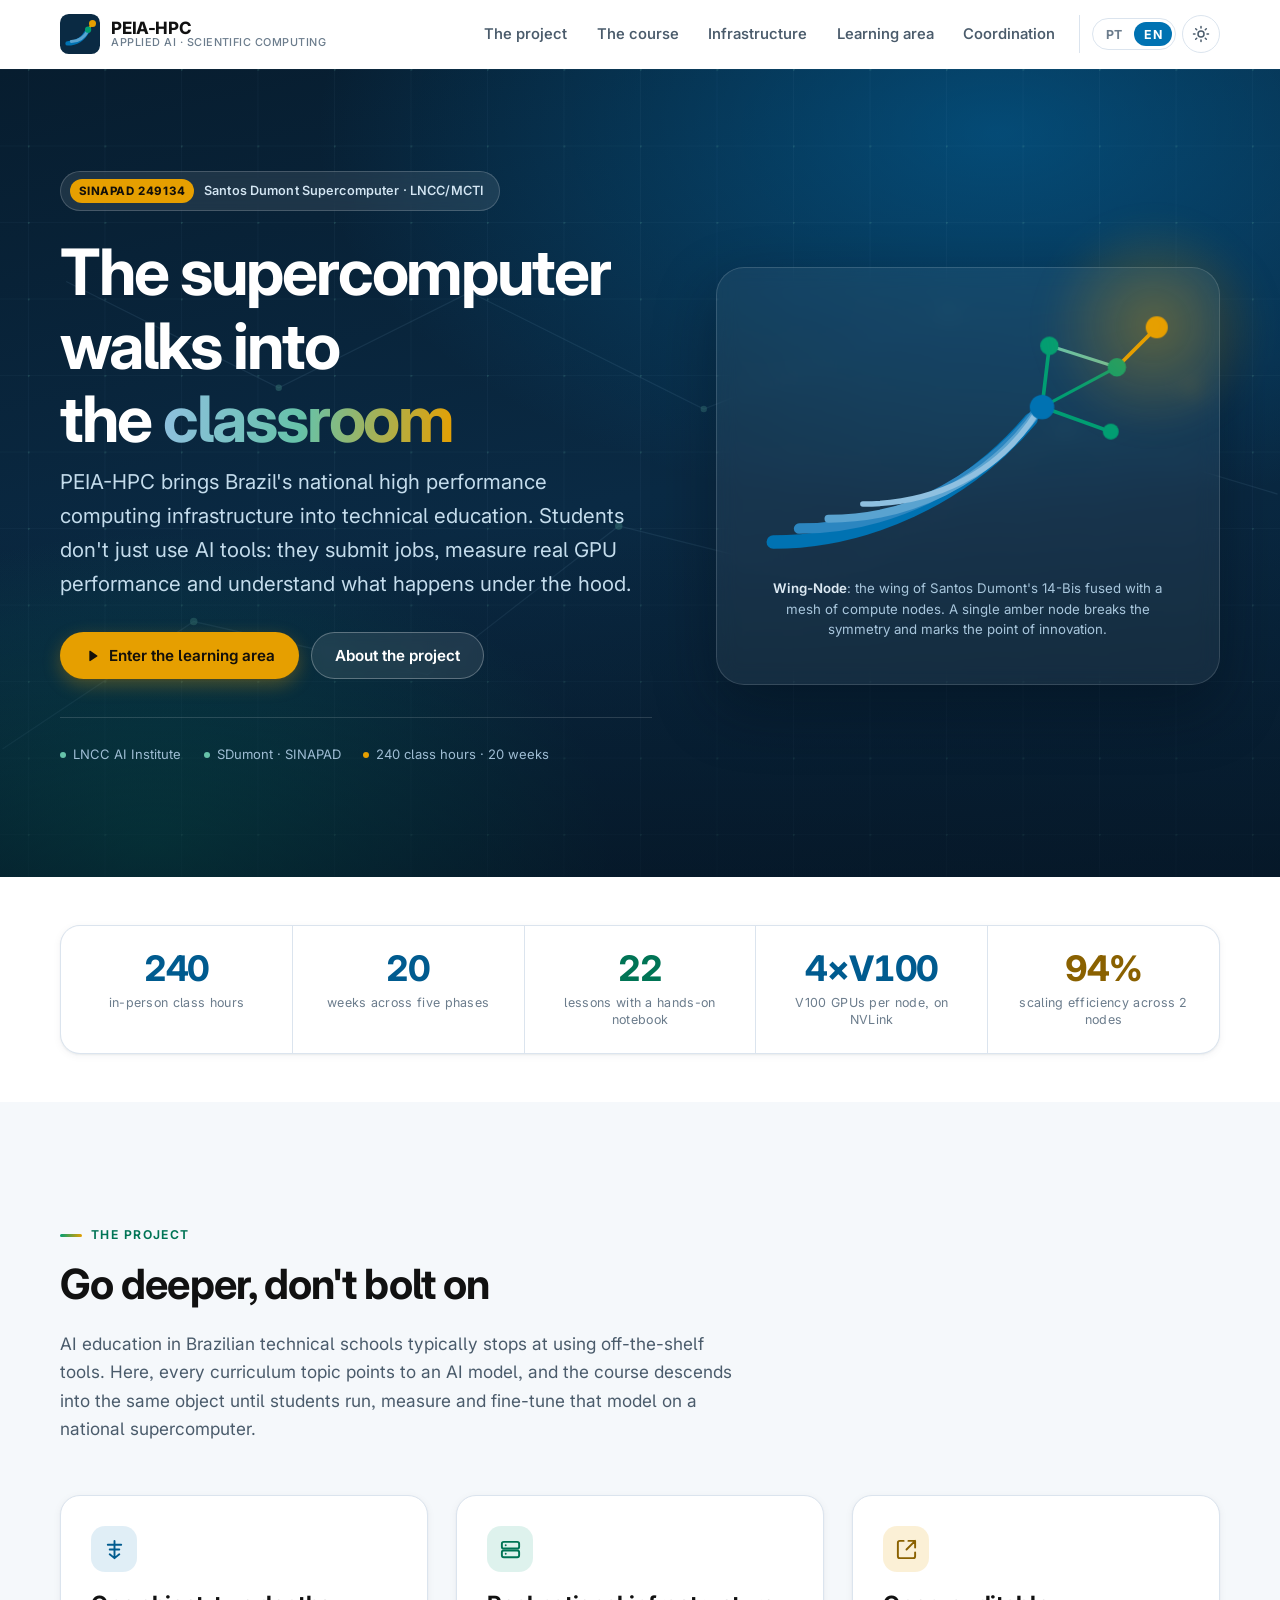
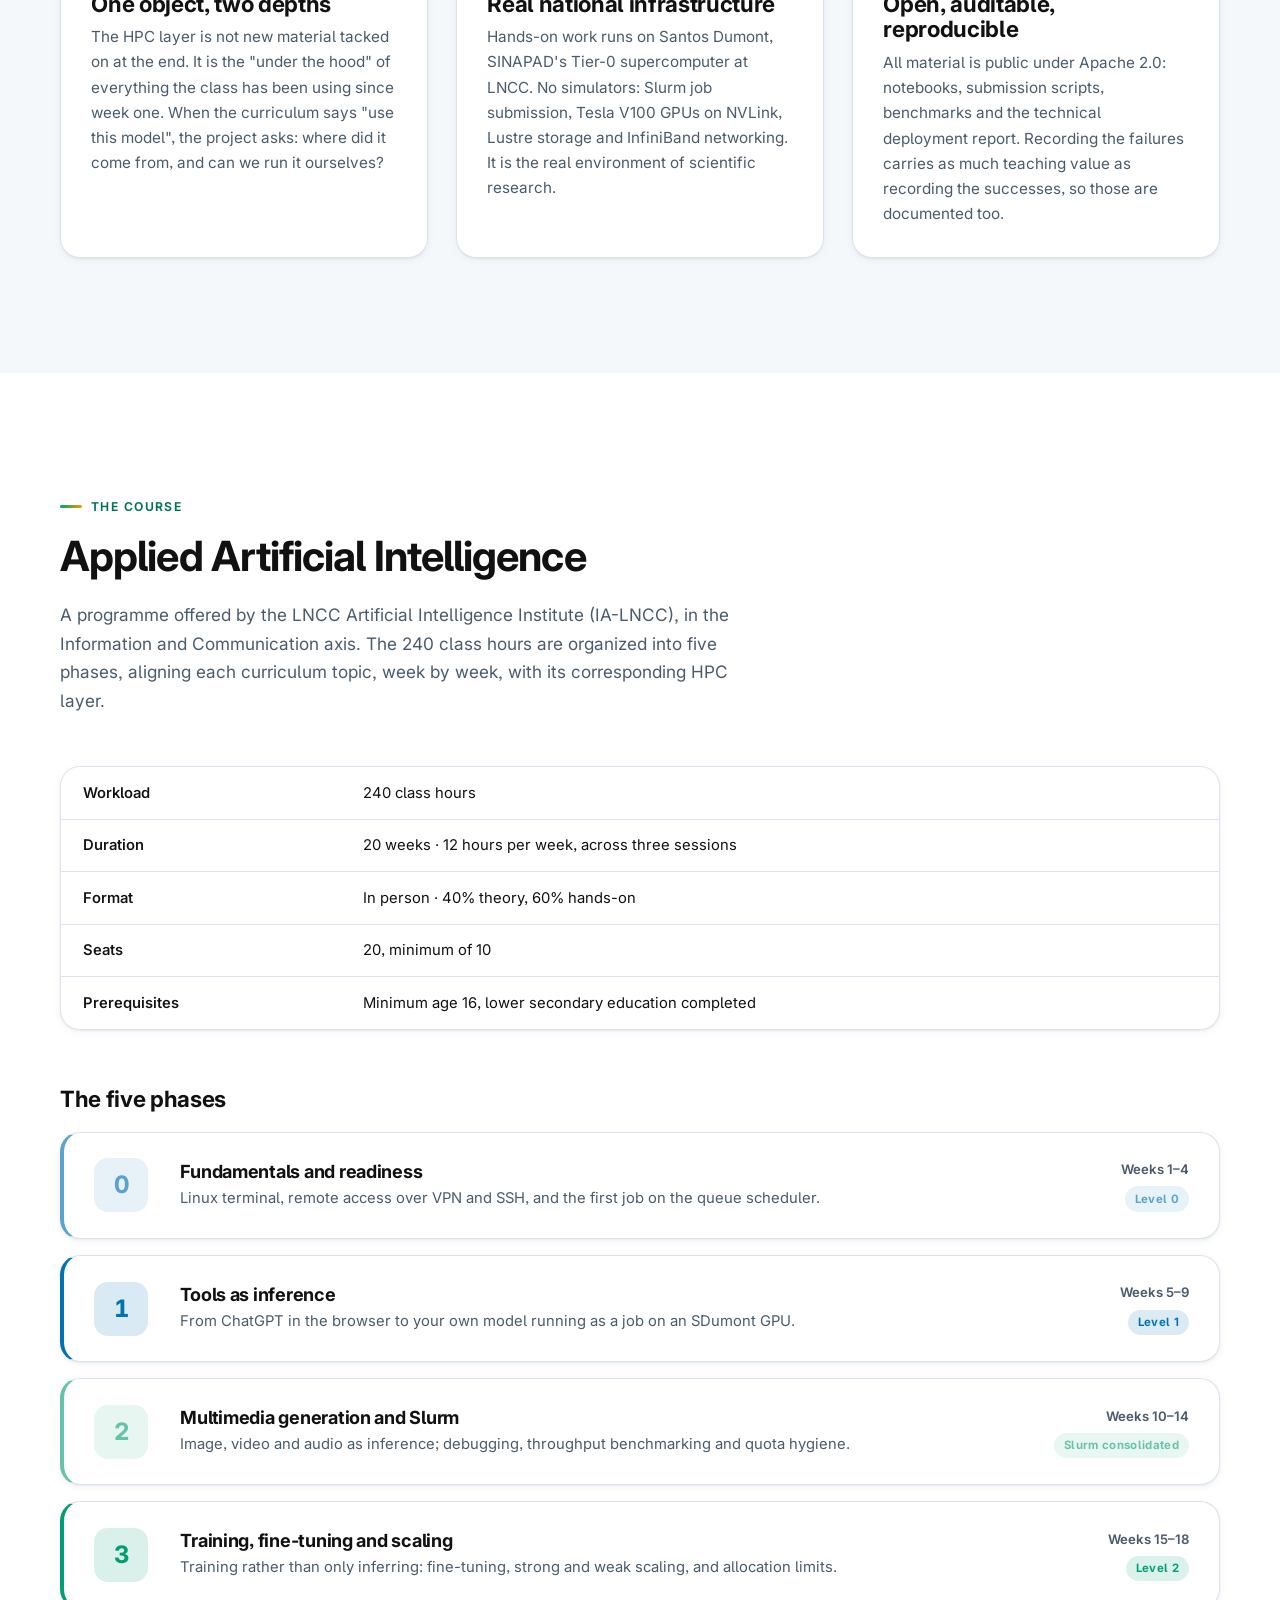
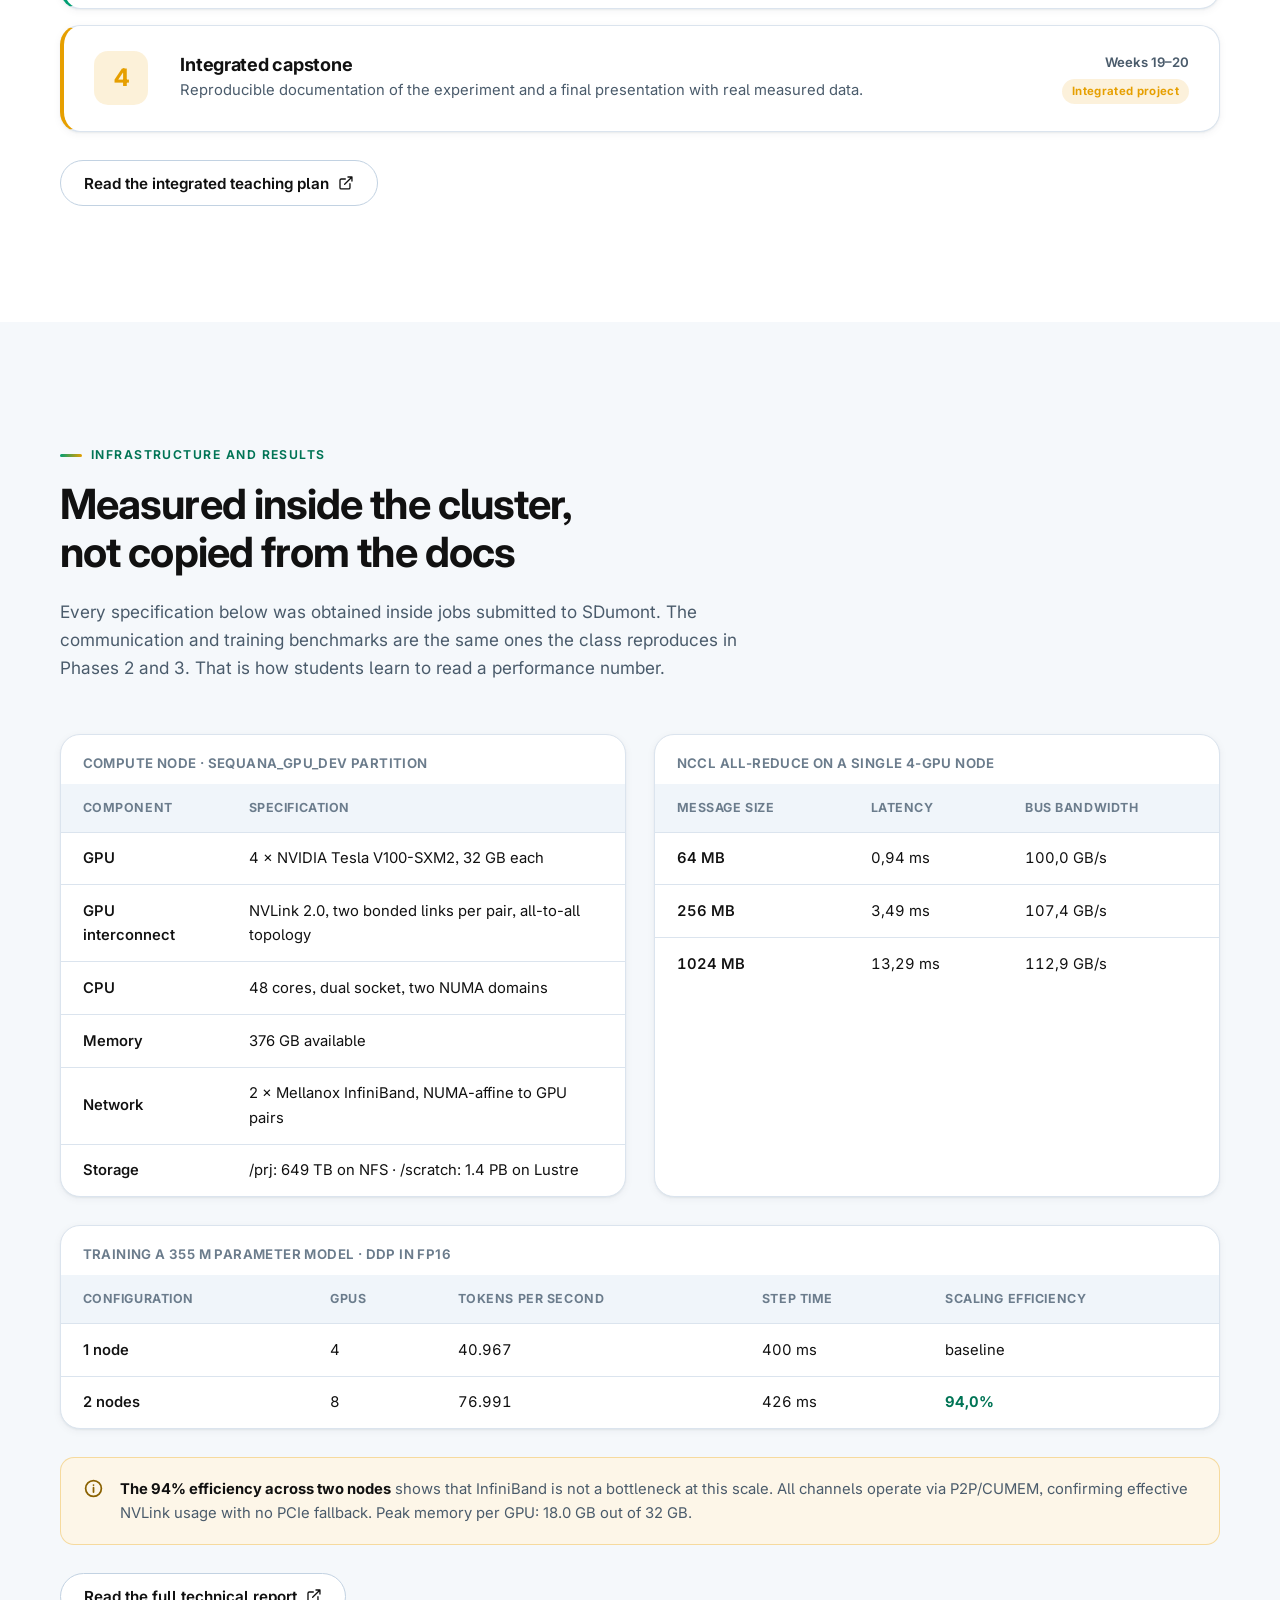
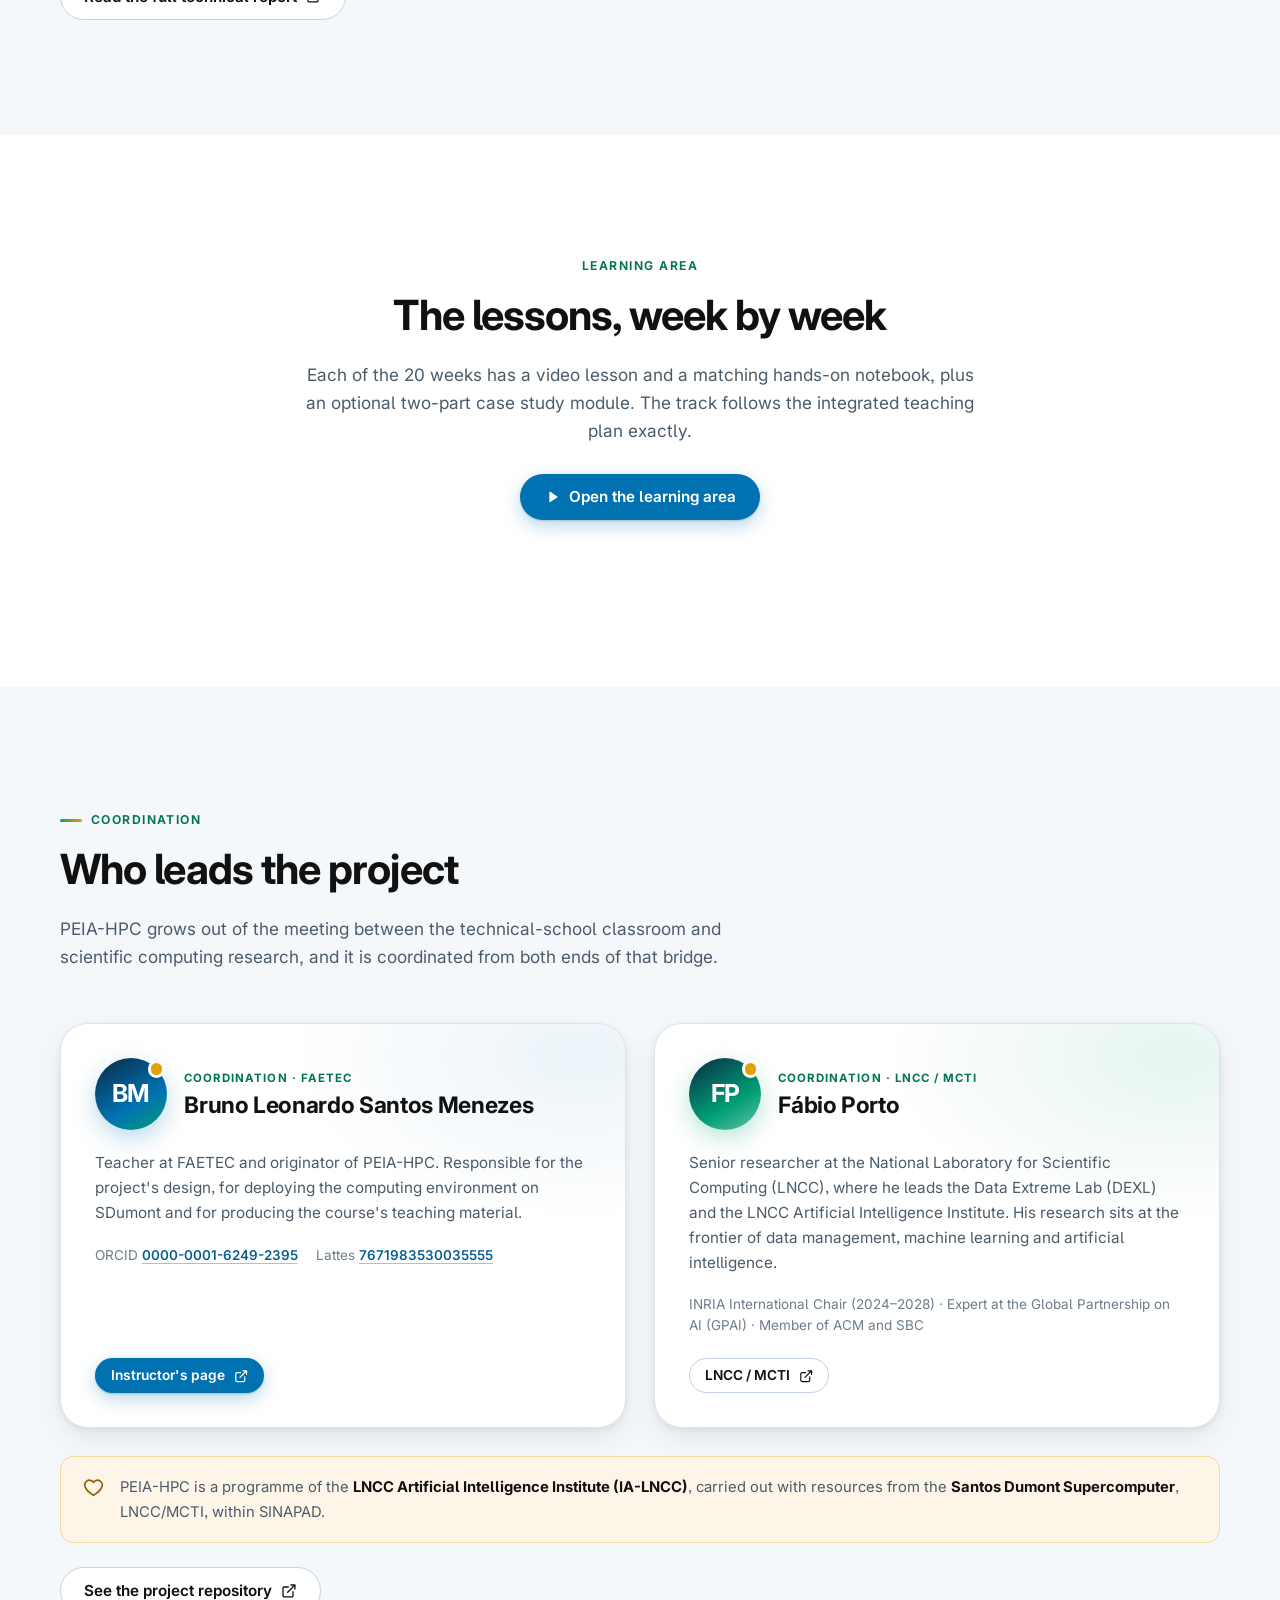
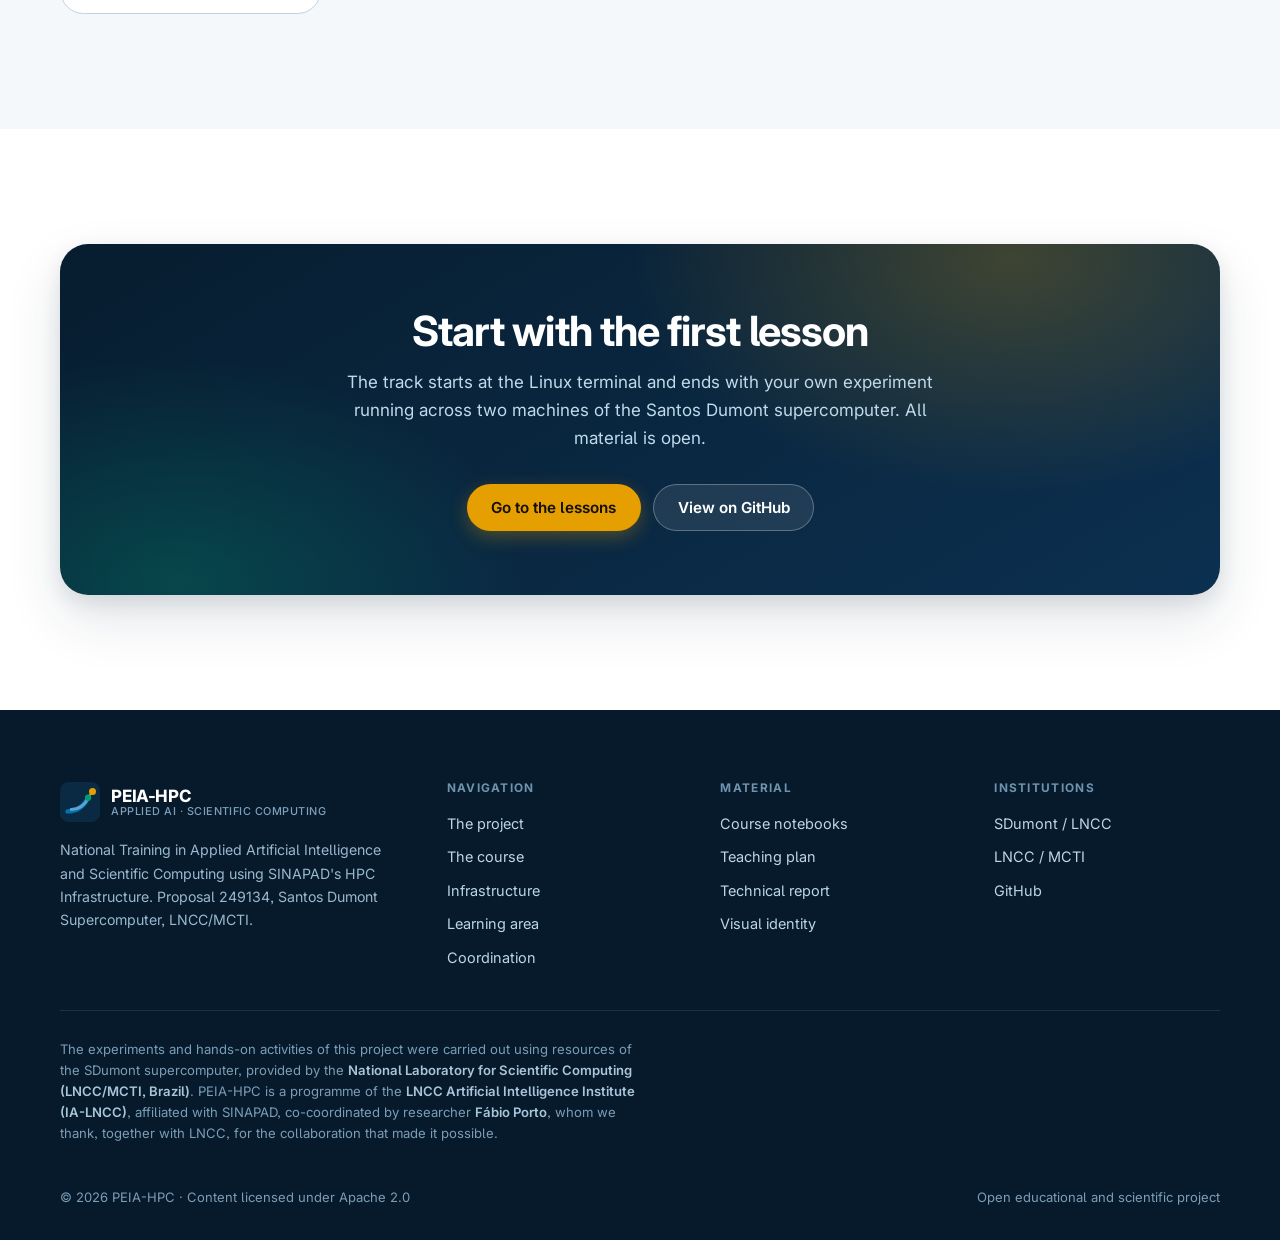
==== index.html @ 8a1cf5cd "Remove os travessoes do texto Reescreve as frases que usavam travessao, trocando por dois-pontos, vi" ====
<!DOCTYPE html>
<html lang="pt-BR">
<head>
<meta charset="utf-8">
<meta name="viewport" content="width=device-width, initial-scale=1">
<title>PEIA-HPC · Formação em IA aplicada e computação científica</title>
<meta name="description" data-i18n-content="meta.desc.index" content="Formação de 240 horas-aula em Inteligência Artificial Aplicada do Instituto de Inteligência Artificial do LNCC, com prática real no supercomputador Santos Dumont.">
<meta name="author" content="Bruno Leonardo Santos Menezes">
<meta name="theme-color" content="#071d2f">

<link rel="icon" href="assets/img/favicon.svg" type="image/svg+xml">
<link rel="apple-touch-icon" href="assets/img/favicon.svg">
<link rel="canonical" href="https://peiahpc.github.io/">

<meta property="og:type" content="website">
<meta property="og:site_name" content="PEIA-HPC">
<meta property="og:title" content="PEIA-HPC · o supercomputador entra na sala de aula">
<meta property="og:description" content="Formação Nacional em Inteligência Artificial Aplicada e Computação Científica utilizando a infraestrutura HPC do SINAPAD. Formação do Instituto de IA do LNCC · Supercomputador SDumont, LNCC/MCTI.">
<meta property="og:url" content="https://peiahpc.github.io/">
<meta property="og:image" content="https://peiahpc.github.io/assets/img/peia-hpc-logo.svg">
<meta name="twitter:card" content="summary_large_image">

<link rel="preconnect" href="https://fonts.googleapis.com">
<link rel="preconnect" href="https://fonts.gstatic.com" crossorigin>
<link rel="stylesheet" href="https://fonts.googleapis.com/css2?family=Inter:wght@400;500;600;700;750&family=IBM+Plex+Mono:wght@400;500&display=swap">
<link rel="stylesheet" href="assets/css/estilo.css">
<noscript><style>.revelar{opacity:1;transform:none}</style></noscript>

<script type="application/ld+json">
{
  "@context": "https://schema.org",
  "@type": "Course",
  "name": "Inteligência Artificial Aplicada · PEIA-HPC",
  "description": "Curso de Qualificação Profissional em Inteligência Artificial Aplicada, com camada de Computação de Alto Desempenho executada no Supercomputador Santos Dumont (LNCC/MCTI).",
  "inLanguage": ["pt-BR", "en"],
  "url": "https://peiahpc.github.io/",
  "provider": {
    "@type": "ResearchOrganization",
    "name": "Instituto de Inteligência Artificial do LNCC (IA-LNCC)",
    "url": "https://www.lncc.br"
  },
  "author": [
    {
      "@type": "Person",
      "name": "Bruno Leonardo Santos Menezes",
      "url": "https://brunoleomenezes.github.io/",
      "identifier": "https://orcid.org/0000-0001-6249-2395",
      "affiliation": {
        "@type": "EducationalOrganization",
        "name": "FAETEC"
      }
    },
    {
      "@type": "Person",
      "name": "Fábio Porto",
      "affiliation": {
        "@type": "ResearchOrganization",
        "name": "Laboratório Nacional de Computação Científica (LNCC/MCTI)",
        "url": "https://www.lncc.br"
      }
    }
  ],
  "isAccessibleForFree": true,
  "license": "https://www.apache.org/licenses/LICENSE-2.0"
}
</script>
</head>

<body data-i18n-titulo="meta.titulo.index">

<a class="pular-para-conteudo" href="#conteudo" data-i18n="pular">Pular para o conteúdo</a>

<!-- ====================================================== Cabeçalho ==== -->
<header class="cabecalho" data-cabecalho>
  <div class="envoltorio cabecalho__interno">

    <a class="marca" href="index.html" aria-label="PEIA-HPC">
      <span class="marca__simbolo" aria-hidden="true">
        <svg viewBox="0 0 64 64">
          <rect width="64" height="64" rx="14" fill="#0A2A43"/>
          <g fill="none" stroke-linecap="round">
            <path d="M12 47 C 25 47, 37 40, 44 27" stroke="#0072B2" stroke-width="7"/>
            <path d="M18 44 C 29 44, 39 38, 45 26" stroke="#5AA3D0" stroke-width="4.5"/>
          </g>
          <line x1="45" y1="25" x2="52" y2="15" stroke="#E69F00" stroke-width="3.4" stroke-linecap="round"/>
          <circle cx="45" cy="25" r="5" fill="#009E73"/>
          <circle cx="52" cy="15" r="5.6" fill="#E69F00"/>
        </svg>
      </span>
      <span class="marca__texto">
        <span class="marca__nome">PEIA-HPC</span>
        <span class="marca__descritor" data-i18n="marca.descritor">IA aplicada · Computação científica</span>
      </span>
    </a>

    <button class="botao-icone abrir-menu" type="button" data-abrir-menu aria-expanded="false" aria-controls="navegacao" data-i18n-aria-label="nav.abrirMenu" aria-label="Abrir menu de navegação">
      <svg viewBox="0 0 24 24" fill="none" stroke="currentColor" stroke-width="2" stroke-linecap="round" aria-hidden="true"><path d="M4 7h16M4 12h16M4 17h16"/></svg>
    </button>

    <nav class="nav" id="navegacao" data-nav>
      <a class="nav__link" href="#projeto" data-i18n="nav.projeto">O projeto</a>
      <a class="nav__link" href="#curso" data-i18n="nav.curso">O curso</a>
      <a class="nav__link" href="#infraestrutura" data-i18n="nav.infra">Infraestrutura</a>
      <a class="nav__link" href="ensino.html" data-i18n="nav.ensino">Área de ensino</a>
      <a class="nav__link" href="#professor" data-i18n="nav.professor">Coordenação</a>

      <div class="ferramentas">
        <div class="seletor-idioma" role="group" data-i18n-aria-label="nav.idioma" aria-label="Idioma">
          <button class="seletor-idioma__opcao" type="button" data-idioma="pt" aria-pressed="true">PT</button>
          <button class="seletor-idioma__opcao" type="button" data-idioma="en" aria-pressed="false">EN</button>
        </div>
        <button class="botao-icone" type="button" data-alternar-tema aria-pressed="false" data-i18n-aria-label="nav.tema" aria-label="Alternar tema claro e escuro">
          <svg viewBox="0 0 24 24" fill="none" stroke="currentColor" stroke-width="2" stroke-linecap="round" stroke-linejoin="round" aria-hidden="true">
            <circle cx="12" cy="12" r="4"/>
            <path d="M12 2v2M12 20v2M4.9 4.9l1.4 1.4M17.7 17.7l1.4 1.4M2 12h2M20 12h2M4.9 19.1l1.4-1.4M17.7 6.3l1.4-1.4"/>
          </svg>
        </button>
      </div>
    </nav>

  </div>
</header>

<main id="conteudo">

<!-- ============================================================ Hero ==== -->
<section class="hero">

  <svg class="hero__malha" viewBox="0 0 1440 760" preserveAspectRatio="xMidYMid slice" aria-hidden="true">
    <defs>
      <pattern id="malha-hpc" width="72" height="72" patternUnits="userSpaceOnUse">
        <path d="M72 0H0V72" fill="none" stroke="rgba(143,192,224,0.16)" stroke-width="1"/>
        <circle cx="0" cy="0" r="1.8" fill="rgba(102,194,169,0.4)"/>
      </pattern>
    </defs>
    <rect width="1440" height="760" fill="url(#malha-hpc)"/>
    <g stroke="rgba(143,192,224,0.2)" stroke-width="1.2" fill="none">
      <path d="M120 640 L 300 520 L 520 570 L 700 430 L 900 480 L 1120 340 L 1320 400"/>
      <path d="M180 200 L 380 300 L 560 210 L 780 320 L 1010 230 L 1240 300"/>
    </g>
    <g fill="rgba(102,194,169,0.5)">
      <circle cx="300" cy="520" r="3.5"/><circle cx="700" cy="430" r="3.5"/>
      <circle cx="1120" cy="340" r="3.5"/><circle cx="380" cy="300" r="3"/>
      <circle cx="780" cy="320" r="3"/><circle cx="1010" cy="230" r="3"/>
    </g>
    <circle cx="1240" cy="300" r="5" fill="rgba(230,159,0,0.65)"/>
  </svg>

  <div class="envoltorio hero__grade">

    <div>
      <p class="hero__selo">
        <strong data-i18n="hero.selo.marca">SINAPAD 249134</strong>
        <span data-i18n="hero.selo.texto">Supercomputador Santos Dumont · LNCC/MCTI</span>
      </p>

      <h1 class="hero__titulo" data-i18n-html="hero.titulo">O supercomputador entra na <em>sala de aula</em></h1>

      <p class="hero__subtitulo" data-i18n="hero.sub">O PEIA-HPC leva a infraestrutura nacional de computação de alto desempenho para o ensino técnico. O aluno não só usa ferramentas de IA: submete jobs, mede desempenho real de GPU e entende o que acontece por baixo do capô.</p>

      <div class="grupo-botoes hero__acoes">
        <a class="botao botao--acento" href="ensino.html">
          <svg viewBox="0 0 24 24" fill="currentColor" aria-hidden="true"><path d="M8 5.14v13.72a1 1 0 001.54.84l10.28-6.86a1 1 0 000-1.68L9.54 4.3A1 1 0 008 5.14z"/></svg>
          <span data-i18n="hero.btn.aulas">Entrar na área de ensino</span>
        </a>
        <a class="botao botao--fantasma-claro" href="#projeto" data-i18n="hero.btn.projeto">Conhecer o projeto</a>
      </div>

      <p class="hero__creditos">
        <span data-i18n="hero.cred.1">Instituto de IA do LNCC</span>
        <span data-i18n="hero.cred.2">SDumont · SINAPAD</span>
        <span data-i18n="hero.cred.3">240 h/a · 20 semanas</span>
      </p>
    </div>

    <div class="hero__painel">
      <svg class="hero__simbolo" viewBox="190 95 675 395" role="img" aria-label="Símbolo PEIA-HPC: asa ascendente e grafo de nós">
        <title>PEIA-HPC · símbolo Asa-Nó</title>
        <g fill="none" stroke-linecap="round">
          <path class="asa-traco" d="M210 470 C 360 470, 520 400, 630 270" stroke="#0072B2" stroke-width="22"/>
          <path class="asa-traco" d="M252 448 C 390 448, 540 382, 636 262" stroke="#2C86C0" stroke-width="17"/>
          <path class="asa-traco" d="M300 432 C 430 432, 560 372, 640 258" stroke="#5AA3D0" stroke-width="13"/>
          <path class="asa-traco" d="M356 408 C 470 408, 578 360, 642 255" stroke="#8FC0E0" stroke-width="9"/>
        </g>
        <g fill="none" stroke-linecap="round">
          <line class="grafo-aresta" x1="648" y1="250" x2="660" y2="150" stroke="#009E73" stroke-width="6"/>
          <line class="grafo-aresta" x1="648" y1="250" x2="760" y2="290" stroke="#009E73" stroke-width="6"/>
          <line class="grafo-aresta" x1="648" y1="250" x2="770" y2="185" stroke="#009E73" stroke-width="5"/>
          <line class="grafo-aresta" x1="660" y1="150" x2="770" y2="185" stroke="#66C2A9" stroke-width="5"/>
          <line class="grafo-aresta" x1="770" y1="185" x2="835" y2="120" stroke="#E69F00" stroke-width="6"/>
        </g>
        <g>
          <circle class="grafo-no" cx="648" cy="250" r="20" fill="#0072B2"/>
          <circle class="grafo-no" cx="660" cy="150" r="15" fill="#009E73"/>
          <circle class="grafo-no" cx="770" cy="185" r="15" fill="#009E73"/>
          <circle class="grafo-no" cx="760" cy="290" r="13" fill="#009E73"/>
          <circle class="grafo-no grafo-no--acento" cx="835" cy="120" r="18" fill="#E69F00"/>
        </g>
      </svg>
      <p class="hero__legenda" data-i18n-html="hero.legenda"><strong>Asa-Nó</strong>: a asa do 14-Bis de Santos Dumont fundida a uma malha de nós de computação. Um único nó âmbar quebra a simetria e marca o ponto de inovação.</p>
    </div>

  </div>
</section>

<!-- ==================================================== Indicadores ==== -->
<section class="secao" style="padding-block: clamp(2rem, 4vw, 3rem);">
  <div class="envoltorio">
    <div class="indicadores revelar">
      <div class="indicador">
        <span class="indicador__valor">240</span>
        <span class="indicador__rotulo" data-i18n="ind.1.r">horas-aula presenciais</span>
      </div>
      <div class="indicador">
        <span class="indicador__valor">20</span>
        <span class="indicador__rotulo" data-i18n="ind.2.r">semanas em cinco fases</span>
      </div>
      <div class="indicador">
        <span class="indicador__valor">22</span>
        <span class="indicador__rotulo" data-i18n="ind.3.r">aulas com notebook prático</span>
      </div>
      <div class="indicador">
        <span class="indicador__valor">4×V100</span>
        <span class="indicador__rotulo" data-i18n="ind.4.r">GPUs V100 por nó, em NVLink</span>
      </div>
      <div class="indicador">
        <span class="indicador__valor">94%</span>
        <span class="indicador__rotulo" data-i18n="ind.5.r">eficiência de escala em 2 nós</span>
      </div>
    </div>
  </div>
</section>

<!-- ======================================================= O projeto ==== -->
<section class="secao secao--alt" id="projeto">
  <div class="envoltorio">

    <div class="secao__cabecalho revelar">
      <p class="selo" data-i18n="projeto.selo">O projeto</p>
      <h2 data-i18n="projeto.titulo">Verticalizar, não acrescentar</h2>
      <p class="texto-guia" data-i18n="projeto.texto">A formação em IA no ensino técnico brasileiro costuma parar no uso de ferramentas prontas. Aqui, cada tópico do currículo aponta para um modelo de IA, e o percurso desce em profundidade sobre o mesmo objeto, até o aluno rodar, medir e ajustar esse modelo em um supercomputador nacional.</p>
    </div>

    <div class="grade grade--3">

      <article class="cartao cartao--interativo revelar">
        <div class="cartao__icone" aria-hidden="true">
          <svg viewBox="0 0 24 24" fill="none" stroke="currentColor" stroke-width="2" stroke-linecap="round" stroke-linejoin="round"><path d="M12 3v18M12 21l-5-4M12 21l5-4M5 7h14M7 12h10"/></svg>
        </div>
        <h3 data-i18n="projeto.c1.t">O mesmo objeto, duas profundidades</h3>
        <p data-i18n="projeto.c1.p">A camada de HPC não é matéria nova no fim do curso. É o "por baixo do capô" de tudo que a turma já usa desde a primeira semana.</p>
      </article>

      <article class="cartao cartao--interativo revelar">
        <div class="cartao__icone cartao__icone--teal" aria-hidden="true">
          <svg viewBox="0 0 24 24" fill="none" stroke="currentColor" stroke-width="2" stroke-linecap="round" stroke-linejoin="round"><rect x="3" y="4" width="18" height="7" rx="2"/><rect x="3" y="13" width="18" height="7" rx="2"/><path d="M7 7.5h.01M7 16.5h.01"/></svg>
        </div>
        <h3 data-i18n="projeto.c2.t">Infraestrutura nacional de verdade</h3>
        <p data-i18n="projeto.c2.p">As práticas rodam no Santos Dumont, o supercomputador Tier-0 do SINAPAD, no LNCC. Nada de simulador.</p>
      </article>

      <article class="cartao cartao--interativo revelar">
        <div class="cartao__icone cartao__icone--ambar" aria-hidden="true">
          <svg viewBox="0 0 24 24" fill="none" stroke="currentColor" stroke-width="2" stroke-linecap="round" stroke-linejoin="round"><path d="M9 3H5a2 2 0 00-2 2v14a2 2 0 002 2h14a2 2 0 002-2v-4"/><path d="M14 3h7v7M21 3l-9 9"/></svg>
        </div>
        <h3 data-i18n="projeto.c3.t">Aberto, auditável, reprodutível</h3>
        <p data-i18n="projeto.c3.p">Todo o material é público sob Apache 2.0. O registro dos erros tem valor didático equivalente ao dos acertos.</p>
      </article>

    </div>
  </div>
</section>

<!-- ========================================================= O curso ==== -->
<section class="secao" id="curso">
  <div class="envoltorio">

    <div class="secao__cabecalho revelar">
      <p class="selo" data-i18n="curso.selo">O curso</p>
      <h2 data-i18n="curso.titulo">Inteligência Artificial Aplicada</h2>
      <p class="texto-guia" data-i18n="curso.texto">Formação oferecida pelo Instituto de Inteligência Artificial do LNCC (IA-LNCC), no eixo de Informação e Comunicação. As 240 horas-aula se organizam em cinco fases, alinhando semana a semana cada tópico do currículo à sua camada de HPC correspondente.</p>
    </div>

    <div class="tabela-rolagem revelar" style="margin-bottom: clamp(2.5rem, 5vw, 3.5rem);">
      <table>
        <tbody>
          <tr><td data-i18n="curso.fato.1.r">Carga horária</td><td data-i18n="curso.fato.1.v">240 horas-aula</td></tr>
          <tr><td data-i18n="curso.fato.2.r">Duração</td><td data-i18n="curso.fato.2.v">20 semanas · 12 h/a por semana, em três encontros</td></tr>
          <tr><td data-i18n="curso.fato.3.r">Modalidade</td><td data-i18n="curso.fato.3.v">Presencial · 40% teórica, 60% prática</td></tr>
          <tr><td data-i18n="curso.fato.4.r">Vagas</td><td data-i18n="curso.fato.4.v">20, com mínimo de 10</td></tr>
          <tr><td data-i18n="curso.fato.5.r">Pré-requisitos</td><td data-i18n="curso.fato.5.v">Idade mínima de 16 anos e Ensino Fundamental II completo</td></tr>
        </tbody>
      </table>
    </div>

    <h3 class="revelar" style="margin-bottom: 1.25rem;" data-i18n="curso.fases.titulo">As cinco fases</h3>

    <div class="fases">

      <article class="fase fase--0 revelar">
        <div class="fase__numero" aria-hidden="true">0</div>
        <div class="fase__corpo">
          <h3 data-i18n="fase.0.t">Fundamentos e prontidão</h3>
          <p data-i18n="fase.0.p">Terminal Linux, acesso remoto por VPN e SSH, e o primeiro job no escalonador de filas.</p>
        </div>
        <div class="fase__meta">
          <span class="fase__semanas" data-i18n="fase.0.s">Semanas 1–4</span>
          <span class="fase__marco" data-i18n="fase.0.m">Nível 0</span>
        </div>
      </article>

      <article class="fase fase--1 revelar">
        <div class="fase__numero" aria-hidden="true">1</div>
        <div class="fase__corpo">
          <h3 data-i18n="fase.1.t">Ferramentas como inferência</h3>
          <p data-i18n="fase.1.p">Do ChatGPT no navegador ao seu próprio modelo rodando como job na GPU do SDumont.</p>
        </div>
        <div class="fase__meta">
          <span class="fase__semanas" data-i18n="fase.1.s">Semanas 5–9</span>
          <span class="fase__marco" data-i18n="fase.1.m">Nível 1</span>
        </div>
      </article>

      <article class="fase fase--2 revelar">
        <div class="fase__numero" aria-hidden="true">2</div>
        <div class="fase__corpo">
          <h3 data-i18n="fase.2.t">Geração multimídia e Slurm</h3>
          <p data-i18n="fase.2.p">Imagem, vídeo e áudio como inferência; depuração, benchmark de throughput e higiene de cota.</p>
        </div>
        <div class="fase__meta">
          <span class="fase__semanas" data-i18n="fase.2.s">Semanas 10–14</span>
          <span class="fase__marco" data-i18n="fase.2.m">Slurm consolidado</span>
        </div>
      </article>

      <article class="fase fase--3 revelar">
        <div class="fase__numero" aria-hidden="true">3</div>
        <div class="fase__corpo">
          <h3 data-i18n="fase.3.t">Treino, ajuste fino e escala</h3>
          <p data-i18n="fase.3.p">Treinar em vez de só inferir: ajuste fino, escala forte e fraca, e os limites da alocação.</p>
        </div>
        <div class="fase__meta">
          <span class="fase__semanas" data-i18n="fase.3.s">Semanas 15–18</span>
          <span class="fase__marco" data-i18n="fase.3.m">Nível 2</span>
        </div>
      </article>

      <article class="fase fase--4 revelar">
        <div class="fase__numero" aria-hidden="true">4</div>
        <div class="fase__corpo">
          <h3 data-i18n="fase.4.t">Culminância integrada</h3>
          <p data-i18n="fase.4.p">Documentação reprodutível do experimento e apresentação do projeto final com dados reais medidos.</p>
        </div>
        <div class="fase__meta">
          <span class="fase__semanas" data-i18n="fase.4.s">Semanas 19–20</span>
          <span class="fase__marco" data-i18n="fase.4.m">Projeto integrado</span>
        </div>
      </article>

    </div>

    <div class="grupo-botoes revelar" style="margin-top: 1.75rem;">
      <a class="botao botao--contorno" data-plano-ensino
         data-href-pt="https://github.com/brunoleomenezes/peia-hpc/blob/main/curso/plano-de-ensino-integrado.md"
         data-href-en="https://github.com/brunoleomenezes/peia-hpc/blob/main/curso/plano-de-ensino-integrado.en.md"
         href="https://github.com/brunoleomenezes/peia-hpc/blob/main/curso/plano-de-ensino-integrado.md"
         target="_blank" rel="noopener noreferrer">
        <span data-i18n="curso.btn.plano">Ler o plano de ensino integrado</span>
        <svg viewBox="0 0 24 24" fill="none" stroke="currentColor" stroke-width="2" stroke-linecap="round" stroke-linejoin="round" aria-hidden="true"><path d="M18 13v6a2 2 0 01-2 2H5a2 2 0 01-2-2V8a2 2 0 012-2h6M15 3h6v6M10 14L21 3"/></svg>
      </a>
    </div>

  </div>
</section>

<!-- ================================================= Infraestrutura ==== -->
<section class="secao secao--alt" id="infraestrutura">
  <div class="envoltorio">

    <div class="secao__cabecalho revelar">
      <p class="selo" data-i18n="infra.selo">Infraestrutura e resultados</p>
      <h2 data-i18n="infra.titulo">Medido dentro do cluster, não copiado da documentação</h2>
      <p class="texto-guia" data-i18n="infra.texto">Toda especificação abaixo foi obtida dentro de jobs submetidos ao SDumont. Os benchmarks de comunicação e de treino são os mesmos que a turma reproduz nas Fases 2 e 3. É assim que o aluno aprende a ler um número de desempenho.</p>
    </div>

    <div class="grade grade--2">

      <div class="tabela-rolagem revelar">
        <table>
          <caption data-i18n="infra.no.cap">Nó de computação · partição sequana_gpu_dev</caption>
          <thead>
            <tr>
              <th scope="col" data-i18n="infra.th.componente">Componente</th>
              <th scope="col" data-i18n="infra.th.especificacao">Especificação</th>
            </tr>
          </thead>
          <tbody>
            <tr><td data-i18n="infra.no.1.r">GPU</td><td data-i18n="infra.no.1.v">4 × NVIDIA Tesla V100-SXM2, 32 GB cada</td></tr>
            <tr><td data-i18n="infra.no.2.r">Interconexão entre GPUs</td><td data-i18n="infra.no.2.v">NVLink 2.0, dois enlaces por par, topologia all-to-all</td></tr>
            <tr><td data-i18n="infra.no.3.r">CPU</td><td data-i18n="infra.no.3.v">48 núcleos, dois sockets, dois domínios NUMA</td></tr>
            <tr><td data-i18n="infra.no.4.r">Memória</td><td data-i18n="infra.no.4.v">376 GB disponíveis</td></tr>
            <tr><td data-i18n="infra.no.5.r">Rede</td><td data-i18n="infra.no.5.v">2 × Mellanox InfiniBand, com afinidade NUMA por par de GPUs</td></tr>
            <tr><td data-i18n="infra.no.6.r">Armazenamento</td><td data-i18n="infra.no.6.v">/prj: 649 TB em NFS · /scratch: 1,4 PB em Lustre</td></tr>
          </tbody>
        </table>
      </div>

      <div class="tabela-rolagem revelar">
        <table>
          <caption data-i18n="infra.nccl.cap">All-reduce NCCL em um nó com 4 GPUs</caption>
          <thead>
            <tr>
              <th scope="col" data-i18n="infra.th.mensagem">Tamanho da mensagem</th>
              <th scope="col" data-i18n="infra.th.latencia">Latência</th>
              <th scope="col" data-i18n="infra.th.banda">Largura de banda de barramento</th>
            </tr>
          </thead>
          <tbody>
            <tr><td class="num">64 MB</td><td class="num">0,94 ms</td><td class="num">100,0 GB/s</td></tr>
            <tr><td class="num">256 MB</td><td class="num">3,49 ms</td><td class="num">107,4 GB/s</td></tr>
            <tr><td class="num">1024 MB</td><td class="num">13,29 ms</td><td class="num">112,9 GB/s</td></tr>
          </tbody>
        </table>
      </div>

    </div>

    <div class="tabela-rolagem revelar" style="margin-top: var(--gap);">
      <table>
        <caption data-i18n="infra.treino.cap">Treino de modelo de 355 M parâmetros · DDP em fp16</caption>
        <thead>
          <tr>
            <th scope="col" data-i18n="infra.th.config">Configuração</th>
            <th scope="col" data-i18n="infra.th.gpus">GPUs</th>
            <th scope="col" data-i18n="infra.th.tokens">Tokens por segundo</th>
            <th scope="col" data-i18n="infra.th.passo">Tempo de passo</th>
            <th scope="col" data-i18n="infra.th.eficiencia">Eficiência de escala</th>
          </tr>
        </thead>
        <tbody>
          <tr>
            <td data-i18n="infra.treino.1.r">1 nó</td>
            <td class="num">4</td><td class="num">40.967</td><td class="num">400 ms</td>
            <td class="num" data-i18n="infra.treino.1.e">referência</td>
          </tr>
          <tr>
            <td data-i18n="infra.treino.2.r">2 nós</td>
            <td class="num">8</td><td class="num">76.991</td><td class="num">426 ms</td>
            <td class="num destaque-valor">94,0%</td>
          </tr>
        </tbody>
      </table>
    </div>

    <div class="nota revelar" style="margin-top: var(--gap);">
      <svg viewBox="0 0 24 24" fill="none" stroke="currentColor" stroke-width="2" stroke-linecap="round" stroke-linejoin="round" aria-hidden="true"><circle cx="12" cy="12" r="9"/><path d="M12 16v-5M12 8h.01"/></svg>
      <p data-i18n-html="infra.nota"><strong>A eficiência de 94% em dois nós</strong> demonstra que a InfiniBand não constitui gargalo nessa escala.</p>
    </div>

    <div class="grupo-botoes revelar" style="margin-top: 1.75rem;">
      <a class="botao botao--contorno"
         data-href-pt="https://github.com/brunoleomenezes/peia-hpc/blob/main/docs/relatorio-tecnico.md"
         data-href-en="https://github.com/brunoleomenezes/peia-hpc/blob/main/docs/relatorio-tecnico.en.md"
         href="https://github.com/brunoleomenezes/peia-hpc/blob/main/docs/relatorio-tecnico.md"
         target="_blank" rel="noopener noreferrer">
        <span data-i18n="infra.btn.relatorio">Ler o relatório técnico completo</span>
        <svg viewBox="0 0 24 24" fill="none" stroke="currentColor" stroke-width="2" stroke-linecap="round" stroke-linejoin="round" aria-hidden="true"><path d="M18 13v6a2 2 0 01-2 2H5a2 2 0 01-2-2V8a2 2 0 012-2h6M15 3h6v6M10 14L21 3"/></svg>
      </a>
    </div>

  </div>
</section>

<!-- ============================================ Chamada área de ensino == -->
<section class="secao" id="ensino">
  <div class="envoltorio">
    <div class="secao__cabecalho secao__cabecalho--centro revelar">
      <p class="selo" data-i18n="teaser.selo">Área de ensino</p>
      <h2 data-i18n="teaser.titulo">As aulas, semana a semana</h2>
      <p class="texto-guia texto-guia--centro" data-i18n="teaser.texto">Cada uma das 20 semanas tem uma aula em vídeo e um notebook prático correspondente, além do módulo opcional de estudo de caso em duas partes. A trilha segue exatamente o plano de ensino integrado.</p>
      <div class="grupo-botoes" style="justify-content: center; margin-top: 1.75rem;">
        <a class="botao botao--primario" href="ensino.html">
          <svg viewBox="0 0 24 24" fill="currentColor" aria-hidden="true"><path d="M8 5.14v13.72a1 1 0 001.54.84l10.28-6.86a1 1 0 000-1.68L9.54 4.3A1 1 0 008 5.14z"/></svg>
          <span data-i18n="teaser.btn">Abrir a área de ensino</span>
        </a>
      </div>
    </div>
  </div>
</section>

<!-- ===================================================== Coordenação ==== -->
<section class="secao secao--alt" id="professor">
  <div class="envoltorio">

    <div class="secao__cabecalho revelar">
      <p class="selo" data-i18n="coord.selo">Coordenação</p>
      <h2 data-i18n="coord.titulo">Quem conduz o projeto</h2>
      <p class="texto-guia" data-i18n="coord.texto">O PEIA-HPC nasce do encontro entre a sala de aula do ensino técnico e a pesquisa em computação científica, e é coordenado pelas duas pontas dessa ponte.</p>
    </div>

    <div class="coordenacao">

      <article class="coordenador revelar">
        <header class="coordenador__topo">
          <div class="coordenador__retrato" aria-hidden="true">BM</div>
          <div>
            <p class="coordenador__papel" data-i18n="coord.b.papel">Coordenação · FAETEC</p>
            <h3 class="coordenador__nome" data-i18n="coord.b.nome">Bruno Leonardo Santos Menezes</h3>
          </div>
        </header>

        <p class="coordenador__bio" data-i18n="coord.b.bio">Professor da FAETEC e idealizador do PEIA-HPC. Responsável pela concepção do projeto, pela implantação do ambiente computacional no SDumont e pela produção do material didático do curso.</p>

        <p class="coordenador__ids">
          <span>ORCID <a href="https://orcid.org/0000-0001-6249-2395" target="_blank" rel="noopener noreferrer">0000-0001-6249-2395</a></span>
          <span>Lattes <a href="http://lattes.cnpq.br/7671983530035555" target="_blank" rel="noopener noreferrer">7671983530035555</a></span>
        </p>

        <div class="grupo-botoes">
          <a class="botao botao--primario botao--pequeno" href="https://brunoleomenezes.github.io/" target="_blank" rel="noopener noreferrer">
            <span data-i18n="coord.b.btn">Página do professor</span>
            <svg viewBox="0 0 24 24" fill="none" stroke="currentColor" stroke-width="2" stroke-linecap="round" stroke-linejoin="round" aria-hidden="true"><path d="M18 13v6a2 2 0 01-2 2H5a2 2 0 01-2-2V8a2 2 0 012-2h6M15 3h6v6M10 14L21 3"/></svg>
            <span class="oculto-visual" data-i18n="nav.novaAba">abre em nova aba</span>
          </a>
        </div>
      </article>

      <article class="coordenador coordenador--lncc revelar">
        <header class="coordenador__topo">
          <div class="coordenador__retrato" aria-hidden="true">FP</div>
          <div>
            <p class="coordenador__papel" data-i18n="coord.f.papel">Coordenação · LNCC / MCTI</p>
            <h3 class="coordenador__nome" data-i18n="coord.f.nome">Fábio Porto</h3>
          </div>
        </header>

        <p class="coordenador__bio" data-i18n="coord.f.bio">Pesquisador sênior do Laboratório Nacional de Computação Científica (LNCC), onde coordena o Data Extreme Lab (DEXL) e o Instituto de Inteligência Artificial do LNCC. Pesquisa na fronteira entre gerenciamento de dados, aprendizado de máquina e inteligência artificial.</p>

        <p class="coordenador__ids coordenador__ids--linha" data-i18n="coord.f.detalhe">Cátedra Internacional do INRIA (2024–2028) · Especialista do Global Partnership on AI (GPAI) · Membro da ACM e da SBC</p>

        <div class="grupo-botoes">
          <a class="botao botao--contorno botao--pequeno" href="https://www.lncc.br" target="_blank" rel="noopener noreferrer">
            <span>LNCC / MCTI</span>
            <svg viewBox="0 0 24 24" fill="none" stroke="currentColor" stroke-width="2" stroke-linecap="round" stroke-linejoin="round" aria-hidden="true"><path d="M18 13v6a2 2 0 01-2 2H5a2 2 0 01-2-2V8a2 2 0 012-2h6M15 3h6v6M10 14L21 3"/></svg>
            <span class="oculto-visual" data-i18n="nav.novaAba">abre em nova aba</span>
          </a>
        </div>
      </article>

    </div>

    <div class="nota revelar" style="margin-top: var(--gap);">
      <svg viewBox="0 0 24 24" fill="none" stroke="currentColor" stroke-width="2" stroke-linecap="round" stroke-linejoin="round" aria-hidden="true"><path d="M12 21s-7-4.35-9-8.5A5.5 5.5 0 0112 6a5.5 5.5 0 019 6.5C19 16.65 12 21 12 21z"/></svg>
      <p data-i18n-html="apoio.nota">O PEIA-HPC é uma formação do <strong>Instituto de Inteligência Artificial do LNCC (IA-LNCC)</strong>.</p>
    </div>

    <div class="grupo-botoes revelar" style="margin-top: 1.5rem;">
      <a class="botao botao--contorno" href="https://github.com/brunoleomenezes/peia-hpc" target="_blank" rel="noopener noreferrer">
        <span data-i18n="coord.btn.repo">Ver o repositório do projeto</span>
        <svg viewBox="0 0 24 24" fill="none" stroke="currentColor" stroke-width="2" stroke-linecap="round" stroke-linejoin="round" aria-hidden="true"><path d="M18 13v6a2 2 0 01-2 2H5a2 2 0 01-2-2V8a2 2 0 012-2h6M15 3h6v6M10 14L21 3"/></svg>
        <span class="oculto-visual" data-i18n="nav.novaAba">abre em nova aba</span>
      </a>
    </div>

  </div>
</section>

<!-- ==================================================== Chamada final ==== -->
<section class="secao">
  <div class="envoltorio">
    <div class="chamada revelar">
      <h2 data-i18n="cta.titulo">Comece pela primeira aula</h2>
      <p data-i18n="cta.texto">A trilha começa no terminal Linux e termina com o seu próprio experimento rodando em duas máquinas do supercomputador Santos Dumont. Todo o material é aberto.</p>
      <div class="grupo-botoes">
        <a class="botao botao--acento" href="ensino.html" data-i18n="cta.btn1">Ir para as aulas</a>
        <a class="botao botao--fantasma-claro" href="https://github.com/brunoleomenezes/peia-hpc" target="_blank" rel="noopener noreferrer" data-i18n="cta.btn2">Ver no GitHub</a>
      </div>
    </div>
  </div>
</section>

</main>

<!-- ========================================================== Rodapé ==== -->
<footer class="rodape">
  <div class="envoltorio">

    <div class="rodape__grade">

      <div>
        <a class="rodape__marca" href="index.html" aria-label="PEIA-HPC">
          <span class="marca__simbolo" aria-hidden="true">
            <svg viewBox="0 0 64 64">
              <rect width="64" height="64" rx="14" fill="#0A2A43"/>
              <g fill="none" stroke-linecap="round">
                <path d="M12 47 C 25 47, 37 40, 44 27" stroke="#0072B2" stroke-width="7"/>
                <path d="M18 44 C 29 44, 39 38, 45 26" stroke="#5AA3D0" stroke-width="4.5"/>
              </g>
              <line x1="45" y1="25" x2="52" y2="15" stroke="#E69F00" stroke-width="3.4" stroke-linecap="round"/>
              <circle cx="45" cy="25" r="5" fill="#009E73"/>
              <circle cx="52" cy="15" r="5.6" fill="#E69F00"/>
            </svg>
          </span>
          <span class="marca__texto">
            <span class="marca__nome">PEIA-HPC</span>
            <span class="marca__descritor" data-i18n="marca.descritor">IA aplicada · Computação científica</span>
          </span>
        </a>
        <p class="rodape__sobre" data-i18n="rodape.sobre">Formação Nacional em Inteligência Artificial Aplicada e Computação Científica utilizando Infraestrutura HPC do SINAPAD. Proposta 249134, Supercomputador Santos Dumont, LNCC/MCTI.</p>
      </div>

      <div>
        <h3 data-i18n="rodape.col1">Navegação</h3>
        <ul>
          <li><a href="#projeto" data-i18n="nav.projeto">O projeto</a></li>
          <li><a href="#curso" data-i18n="nav.curso">O curso</a></li>
          <li><a href="#infraestrutura" data-i18n="nav.infra">Infraestrutura</a></li>
          <li><a href="ensino.html" data-i18n="nav.ensino">Área de ensino</a></li>
          <li><a href="https://brunoleomenezes.github.io/" target="_blank" rel="noopener noreferrer" data-i18n="nav.professor">Coordenação</a></li>
        </ul>
      </div>

      <div>
        <h3 data-i18n="rodape.col2">Material</h3>
        <ul>
          <li><a data-href-pt="https://github.com/brunoleomenezes/peia-hpc/blob/main/notebooks/README.md" data-href-en="https://github.com/brunoleomenezes/peia-hpc/blob/main/notebooks/en/README.md" href="https://github.com/brunoleomenezes/peia-hpc/blob/main/notebooks/README.md" target="_blank" rel="noopener noreferrer" data-i18n="rodape.link.notebooks">Notebooks das aulas</a></li>
          <li><a data-href-pt="https://github.com/brunoleomenezes/peia-hpc/blob/main/curso/plano-de-ensino-integrado.md" data-href-en="https://github.com/brunoleomenezes/peia-hpc/blob/main/curso/plano-de-ensino-integrado.en.md" href="https://github.com/brunoleomenezes/peia-hpc/blob/main/curso/plano-de-ensino-integrado.md" target="_blank" rel="noopener noreferrer" data-i18n="rodape.link.plano">Plano de ensino</a></li>
          <li><a data-href-pt="https://github.com/brunoleomenezes/peia-hpc/blob/main/docs/relatorio-tecnico.md" data-href-en="https://github.com/brunoleomenezes/peia-hpc/blob/main/docs/relatorio-tecnico.en.md" href="https://github.com/brunoleomenezes/peia-hpc/blob/main/docs/relatorio-tecnico.md" target="_blank" rel="noopener noreferrer" data-i18n="rodape.link.relatorio">Relatório técnico</a></li>
          <li><a data-href-pt="https://github.com/brunoleomenezes/peia-hpc/blob/main/identidade-visual/README.md" data-href-en="https://github.com/brunoleomenezes/peia-hpc/blob/main/identidade-visual/README.en.md" href="https://github.com/brunoleomenezes/peia-hpc/blob/main/identidade-visual/README.md" target="_blank" rel="noopener noreferrer" data-i18n="rodape.link.identidade">Identidade visual</a></li>
        </ul>
      </div>

      <div>
        <h3 data-i18n="rodape.col3">Instituições</h3>
        <ul>
          <li><a href="https://sdumont.lncc.br" target="_blank" rel="noopener noreferrer">SDumont / LNCC</a></li>
          <li><a href="https://www.lncc.br" target="_blank" rel="noopener noreferrer">LNCC / MCTI</a></li>
          <li><a href="https://github.com/brunoleomenezes/peia-hpc" target="_blank" rel="noopener noreferrer">GitHub</a></li>
        </ul>
      </div>

    </div>

    <p class="rodape__agradecimento" data-i18n-html="rodape.agradecimento">Os experimentos e as atividades práticas deste projeto foram realizados com recursos do Supercomputador SDumont, do <strong>Laboratório Nacional de Computação Científica (LNCC/MCTI)</strong>.</p>

    <div class="rodape__base">
      <span>© 2026 PEIA-HPC · <span data-i18n="rodape.licenca">Conteúdo licenciado sob Apache 2.0</span></span>
      <span data-i18n="rodape.direitos">Projeto educacional e científico aberto</span>
    </div>

  </div>
</footer>

<script src="assets/js/i18n.js"></script>
<script src="assets/js/site.js"></script>
</body>
</html>
---- assets/css/estilo.css ----
/* ==========================================================================
   PEIA-HPC · folha de estilo do site
   Sistema visual derivado de identidade-visual/README.md do repositório peia-hpc:
   · Paleta Okabe-Ito (color-blind-safe): azul #0072B2, verde-azulado #009E73,
     âmbar #E69F00: contraste WCAG 2.1 (SC 1.4.3 texto, SC 1.4.11 gráficos).
   · Curvatura predominante (Bar & Neta, 2006) → raios generosos, sem cantos vivos.
   · Simetria dominante + um único ponto de assimetria por seção (o acento âmbar)
     (Bajaj & Bond, 2018).
   · Tipografia sans-serif geométrica com detalhes humanistas: Inter / IBM Plex Sans.
   ========================================================================== */

/* --------------------------------------------------------------------------
   1. Tokens
   -------------------------------------------------------------------------- */

:root {
  /* Paleta da identidade */
  --azul: #0072b2;
  --azul-2: #2c86c0;
  --azul-3: #5aa3d0;
  --azul-4: #8fc0e0;
  --teal: #009e73;
  --teal-2: #66c2a9;
  --ambar: #e69f00;
  --ambar-esc: #b87d00;

  /* Neutros */
  --preto: #111111;
  --cinza: #555555;

  /* Superfícies: tema claro */
  --bg: #ffffff;
  --bg-alt: #f5f8fb;
  --superficie: #ffffff;
  --superficie-2: #f0f5fa;
  --borda: #dbe4ee;
  --borda-forte: #c2d2e2;
  --texto: #111111;
  --texto-2: #4a5b6b;
  --texto-3: #6b7c8c;
  --azul-texto: #005b8f; /* variante do azul com contraste ≥ 4.5:1 sobre branco */
  --teal-texto: #007455;
  --ambar-texto: #8a6100;

  /* Profundidade */
  --sombra-1: 0 1px 2px rgba(16, 38, 58, 0.06), 0 2px 8px rgba(16, 38, 58, 0.05);
  --sombra-2: 0 2px 6px rgba(16, 38, 58, 0.07), 0 12px 28px rgba(16, 38, 58, 0.08);
  --sombra-3: 0 8px 20px rgba(16, 38, 58, 0.1), 0 24px 56px rgba(16, 38, 58, 0.12);

  /* Fundo escuro fixo (hero, rodapé): constante nos dois temas */
  --noite: #071d2f;
  --noite-2: #0c2a44;
  --noite-3: #12395c;

  /* Geometria: curvatura predominante */
  --r-sm: 8px;
  --r-md: 14px;
  --r-lg: 20px;
  --r-xl: 28px;
  --r-full: 999px;

  /* Ritmo */
  --largura: 1160px;
  --largura-texto: 68ch;
  --gap: clamp(1rem, 2.5vw, 1.75rem);
  --secao-y: clamp(4rem, 9vw, 7.5rem);

  /* Tipografia */
  --fonte: "Inter", "IBM Plex Sans", -apple-system, BlinkMacSystemFont, "Segoe UI",
    Roboto, "Helvetica Neue", Arial, sans-serif;
  --mono: "IBM Plex Mono", ui-monospace, SFMono-Regular, "SF Mono", Menlo, Consolas,
    "Liberation Mono", monospace;

  --transicao: 180ms cubic-bezier(0.4, 0, 0.2, 1);
}

/* Tema escuro: por preferência do sistema, salvo escolha explícita */
@media (prefers-color-scheme: dark) {
  :root:not([data-tema="claro"]) {
    --bg: #08192a;
    --bg-alt: #0b2135;
    --superficie: #0e2740;
    --superficie-2: #123049;
    --borda: #1d3f5c;
    --borda-forte: #2a5578;
    --texto: #e9f2f9;
    --texto-2: #b3c7d8;
    --texto-3: #8fa7bd;
    --azul-texto: #6fb8e8;
    --teal-texto: #4fc9a5;
    --ambar-texto: #f0b53d;
    --sombra-1: 0 1px 2px rgba(0, 0, 0, 0.3), 0 2px 8px rgba(0, 0, 0, 0.24);
    --sombra-2: 0 2px 6px rgba(0, 0, 0, 0.34), 0 12px 28px rgba(0, 0, 0, 0.3);
    --sombra-3: 0 8px 20px rgba(0, 0, 0, 0.4), 0 24px 56px rgba(0, 0, 0, 0.36);
  }
}

/* Tema escuro: escolha explícita do usuário */
:root[data-tema="escuro"] {
  --bg: #08192a;
  --bg-alt: #0b2135;
  --superficie: #0e2740;
  --superficie-2: #123049;
  --borda: #1d3f5c;
  --borda-forte: #2a5578;
  --texto: #e9f2f9;
  --texto-2: #b3c7d8;
  --texto-3: #8fa7bd;
  --azul-texto: #6fb8e8;
  --teal-texto: #4fc9a5;
  --ambar-texto: #f0b53d;
  --sombra-1: 0 1px 2px rgba(0, 0, 0, 0.3), 0 2px 8px rgba(0, 0, 0, 0.24);
  --sombra-2: 0 2px 6px rgba(0, 0, 0, 0.34), 0 12px 28px rgba(0, 0, 0, 0.3);
  --sombra-3: 0 8px 20px rgba(0, 0, 0, 0.4), 0 24px 56px rgba(0, 0, 0, 0.36);
}

/* --------------------------------------------------------------------------
   2. Base
   -------------------------------------------------------------------------- */

*,
*::before,
*::after {
  box-sizing: border-box;
}

/* O atributo hidden precisa vencer as classes de componente (.botao, .cartao…) */
[hidden] {
  display: none !important;
}

html {
  -webkit-text-size-adjust: 100%;
  scroll-behavior: smooth;
  scroll-padding-top: 6rem;
}

@media (prefers-reduced-motion: reduce) {
  html {
    scroll-behavior: auto;
  }
  *,
  *::before,
  *::after {
    animation-duration: 0.001ms !important;
    animation-iteration-count: 1 !important;
    transition-duration: 0.001ms !important;
  }
}

body {
  margin: 0;
  font-family: var(--fonte);
  font-size: clamp(1rem, 0.97rem + 0.15vw, 1.0625rem);
  line-height: 1.65;
  color: var(--texto);
  background: var(--bg);
  -webkit-font-smoothing: antialiased;
  -moz-osx-font-smoothing: grayscale;
  font-feature-settings: "kern", "liga", "cv05", "ss03";
  overflow-x: hidden;
}

h1,
h2,
h3,
h4 {
  margin: 0 0 0.5em;
  line-height: 1.15;
  letter-spacing: -0.022em;
  font-weight: 700;
  text-wrap: balance;
}

h1 {
  font-size: clamp(2.25rem, 1.4rem + 3.6vw, 4rem);
}
h2 {
  font-size: clamp(1.75rem, 1.25rem + 2.1vw, 2.6rem);
}
h3 {
  font-size: clamp(1.15rem, 1.02rem + 0.6vw, 1.4rem);
  letter-spacing: -0.015em;
}
h4 {
  font-size: 1.02rem;
  letter-spacing: -0.01em;
}

p {
  margin: 0 0 1.15em;
}

a {
  color: var(--azul-texto);
  text-decoration-color: color-mix(in srgb, var(--azul-texto) 35%, transparent);
  text-underline-offset: 3px;
  transition: color var(--transicao), text-decoration-color var(--transicao);
}

a:hover {
  text-decoration-color: currentColor;
}

img,
svg {
  max-width: 100%;
  height: auto;
  display: block;
}

code,
kbd {
  font-family: var(--mono);
  font-size: 0.88em;
  background: var(--superficie-2);
  border: 1px solid var(--borda);
  border-radius: 6px;
  padding: 0.1em 0.4em;
}

:focus-visible {
  outline: 3px solid var(--ambar);
  outline-offset: 3px;
  border-radius: 4px;
}

::selection {
  background: color-mix(in srgb, var(--azul) 25%, transparent);
}

.oculto-visual {
  position: absolute;
  width: 1px;
  height: 1px;
  margin: -1px;
  padding: 0;
  overflow: hidden;
  clip: rect(0 0 0 0);
  clip-path: inset(50%);
  white-space: nowrap;
  border: 0;
}

.pular-para-conteudo {
  position: absolute;
  left: 50%;
  top: 0;
  transform: translate(-50%, -120%);
  z-index: 200;
  background: var(--ambar);
  color: #111;
  font-weight: 650;
  padding: 0.7rem 1.4rem;
  border-radius: 0 0 var(--r-md) var(--r-md);
  text-decoration: none;
  transition: transform var(--transicao);
}

.pular-para-conteudo:focus {
  transform: translate(-50%, 0);
}

/* --------------------------------------------------------------------------
   3. Layout
   -------------------------------------------------------------------------- */

.envoltorio {
  width: min(100% - 2.5rem, var(--largura));
  margin-inline: auto;
}

@media (max-width: 560px) {
  .envoltorio {
    width: min(100% - 1.75rem, var(--largura));
  }
}

.secao {
  padding-block: var(--secao-y);
  position: relative;
}

.secao--alt {
  background: var(--bg-alt);
}

.secao--linha {
  border-top: 1px solid var(--borda);
}

.secao__cabecalho {
  max-width: 62ch;
  margin-bottom: clamp(2rem, 4vw, 3.25rem);
}

.secao__cabecalho--centro {
  margin-inline: auto;
  text-align: center;
}

.selo {
  display: inline-flex;
  align-items: center;
  gap: 0.55rem;
  font-size: 0.76rem;
  font-weight: 650;
  letter-spacing: 0.12em;
  text-transform: uppercase;
  color: var(--teal-texto);
  margin-bottom: 1rem;
}

.selo::before {
  content: "";
  width: 22px;
  height: 3px;
  border-radius: var(--r-full);
  background: linear-gradient(90deg, var(--teal), var(--ambar));
}

.secao__cabecalho--centro .selo::before {
  display: none;
}

.secao__cabecalho--centro .selo {
  justify-content: center;
}

.texto-guia {
  color: var(--texto-2);
  font-size: 1.075rem;
  max-width: var(--largura-texto);
}

.texto-guia--centro {
  margin-inline: auto;
}

/* --------------------------------------------------------------------------
   4. Cabeçalho e navegação
   -------------------------------------------------------------------------- */

.cabecalho {
  position: sticky;
  top: 0;
  z-index: 100;
  background: color-mix(in srgb, var(--bg) 82%, transparent);
  backdrop-filter: saturate(180%) blur(14px);
  -webkit-backdrop-filter: saturate(180%) blur(14px);
  border-bottom: 1px solid transparent;
  transition: border-color var(--transicao), background var(--transicao);
}

.cabecalho.esta-rolado {
  border-bottom-color: var(--borda);
  background: color-mix(in srgb, var(--bg) 92%, transparent);
}

.cabecalho__interno {
  display: flex;
  align-items: center;
  gap: 1rem;
  min-height: 68px;
}

.marca {
  display: inline-flex;
  align-items: center;
  gap: 0.7rem;
  text-decoration: none;
  color: var(--texto);
  flex-shrink: 0;
}

.marca__simbolo {
  width: 40px;
  height: 40px;
  flex-shrink: 0;
}

.marca__simbolo svg {
  width: 100%;
  height: 100%;
  overflow: visible;
}

.marca__texto {
  display: flex;
  flex-direction: column;
  line-height: 1.1;
}

.marca__nome {
  font-weight: 750;
  font-size: 1.06rem;
  letter-spacing: -0.02em;
}

.marca__descritor {
  font-size: 0.68rem;
  color: var(--texto-3);
  letter-spacing: 0.045em;
  text-transform: uppercase;
  font-weight: 500;
}

.nav {
  margin-left: auto;
  display: flex;
  align-items: center;
  gap: 0.15rem;
}

.nav__link {
  display: inline-flex;
  align-items: center;
  gap: 0.35rem;
  padding: 0.5rem 0.85rem;
  border-radius: var(--r-full);
  font-size: 0.925rem;
  font-weight: 550;
  color: var(--texto-2);
  text-decoration: none;
  white-space: nowrap;
  transition: color var(--transicao), background var(--transicao);
}

.nav__link:hover {
  color: var(--texto);
  background: var(--superficie-2);
}

.nav__link[aria-current="page"] {
  color: var(--azul-texto);
  background: color-mix(in srgb, var(--azul) 11%, transparent);
}

.nav__externo {
  width: 0.72em;
  height: 0.72em;
  opacity: 0.65;
  flex-shrink: 0;
}

.ferramentas {
  display: flex;
  align-items: center;
  gap: 0.4rem;
  margin-left: 0.5rem;
  padding-left: 0.75rem;
  border-left: 1px solid var(--borda);
}

.botao-icone {
  display: inline-grid;
  place-items: center;
  width: 38px;
  height: 38px;
  border-radius: var(--r-full);
  border: 1px solid var(--borda);
  background: var(--superficie);
  color: var(--texto-2);
  cursor: pointer;
  transition: all var(--transicao);
  padding: 0;
}

.botao-icone:hover {
  color: var(--texto);
  border-color: var(--borda-forte);
  transform: translateY(-1px);
}

.botao-icone svg {
  width: 18px;
  height: 18px;
}

.seletor-idioma {
  display: inline-flex;
  border: 1px solid var(--borda);
  border-radius: var(--r-full);
  background: var(--superficie);
  padding: 3px;
  gap: 2px;
}

.seletor-idioma__opcao {
  border: 0;
  background: transparent;
  color: var(--texto-3);
  font-family: inherit;
  font-size: 0.775rem;
  font-weight: 700;
  letter-spacing: 0.04em;
  padding: 0.3rem 0.6rem;
  border-radius: var(--r-full);
  cursor: pointer;
  transition: all var(--transicao);
}

.seletor-idioma__opcao:hover {
  color: var(--texto);
}

.seletor-idioma__opcao[aria-pressed="true"] {
  background: var(--azul);
  color: #fff;
}

.abrir-menu {
  display: none;
}

@media (max-width: 900px) {
  .abrir-menu {
    display: inline-grid;
    margin-left: auto;
  }

  .nav {
    position: fixed;
    inset: 68px 0 auto;
    margin: 0;
    flex-direction: column;
    align-items: stretch;
    gap: 0.15rem;
    padding: 1rem 1.25rem 1.5rem;
    background: var(--bg);
    border-bottom: 1px solid var(--borda);
    box-shadow: var(--sombra-2);
    transform: translateY(-8px);
    opacity: 0;
    visibility: hidden;
    transition: all var(--transicao);
  }

  .nav.esta-aberto {
    transform: translateY(0);
    opacity: 1;
    visibility: visible;
  }

  .nav__link {
    padding: 0.75rem 1rem;
    border-radius: var(--r-md);
    font-size: 1rem;
  }

  .ferramentas {
    margin: 0.5rem 0 0;
    padding: 0.75rem 0 0;
    border-left: 0;
    border-top: 1px solid var(--borda);
    justify-content: flex-end;
  }
}

/* --------------------------------------------------------------------------
   5. Botões
   -------------------------------------------------------------------------- */

.botao {
  display: inline-flex;
  align-items: center;
  justify-content: center;
  gap: 0.55rem;
  padding: 0.8rem 1.45rem;
  border-radius: var(--r-full);
  border: 1px solid transparent;
  font-family: inherit;
  font-size: 0.95rem;
  font-weight: 620;
  line-height: 1.25;
  text-decoration: none;
  cursor: pointer;
  white-space: nowrap;
  transition: all var(--transicao);
}

.botao svg {
  width: 1.05em;
  height: 1.05em;
  flex-shrink: 0;
}

.botao--primario {
  background: var(--azul);
  color: #fff;
  box-shadow: 0 1px 2px rgba(0, 60, 95, 0.2), 0 6px 18px rgba(0, 114, 178, 0.28);
}

.botao--primario:hover {
  background: #0080c8;
  transform: translateY(-2px);
  box-shadow: 0 2px 4px rgba(0, 60, 95, 0.22), 0 12px 26px rgba(0, 114, 178, 0.34);
}

.botao--acento {
  background: var(--ambar);
  color: #14100a;
  box-shadow: 0 1px 2px rgba(120, 82, 0, 0.2), 0 6px 18px rgba(230, 159, 0, 0.3);
}

.botao--acento:hover {
  background: #f5ad12;
  transform: translateY(-2px);
  box-shadow: 0 2px 4px rgba(120, 82, 0, 0.24), 0 12px 26px rgba(230, 159, 0, 0.36);
}

.botao--contorno {
  background: var(--superficie);
  color: var(--texto);
  border-color: var(--borda-forte);
}

.botao--contorno:hover {
  border-color: var(--azul);
  color: var(--azul-texto);
  transform: translateY(-2px);
}

.botao--fantasma-claro {
  background: rgba(255, 255, 255, 0.09);
  color: #fff;
  border-color: rgba(255, 255, 255, 0.28);
  backdrop-filter: blur(6px);
}

.botao--fantasma-claro:hover {
  background: rgba(255, 255, 255, 0.16);
  border-color: rgba(255, 255, 255, 0.45);
  transform: translateY(-2px);
}

.botao--pequeno {
  padding: 0.5rem 0.95rem;
  font-size: 0.855rem;
}

.grupo-botoes {
  display: flex;
  flex-wrap: wrap;
  gap: 0.75rem;
}

/* --------------------------------------------------------------------------
   6. Hero
   -------------------------------------------------------------------------- */

.hero {
  position: relative;
  isolation: isolate;
  background:
    radial-gradient(1100px 620px at 78% 8%, rgba(0, 114, 178, 0.5), transparent 62%),
    radial-gradient(760px 520px at 12% 96%, rgba(0, 158, 115, 0.32), transparent 60%),
    linear-gradient(168deg, #071d2f 0%, #0a2a44 52%, #082238 100%);
  color: #eaf3fa;
  overflow: hidden;
  padding-block: clamp(3.5rem, 8vw, 6.5rem) clamp(3.5rem, 8vw, 6rem);
}

.hero__malha {
  position: absolute;
  inset: 0;
  z-index: -1;
  width: 100%;
  height: 100%;
  opacity: 0.5;
  pointer-events: none;
}

.hero::after {
  /* Vinheta inferior para assentar o conteúdo */
  content: "";
  position: absolute;
  inset: auto 0 0;
  height: 45%;
  z-index: -1;
  background: linear-gradient(180deg, transparent, rgba(4, 16, 28, 0.55));
  pointer-events: none;
}

.hero__grade {
  display: grid;
  grid-template-columns: minmax(0, 1.08fr) minmax(0, 0.92fr);
  gap: clamp(2rem, 5vw, 4.5rem);
  align-items: center;
}

@media (max-width: 940px) {
  .hero__grade {
    grid-template-columns: 1fr;
    gap: 2.75rem;
  }
}

.hero__selo {
  display: inline-flex;
  align-items: center;
  gap: 0.6rem;
  padding: 0.42rem 0.95rem 0.42rem 0.55rem;
  border-radius: var(--r-full);
  background: rgba(255, 255, 255, 0.09);
  border: 1px solid rgba(255, 255, 255, 0.18);
  backdrop-filter: blur(8px);
  font-size: 0.795rem;
  font-weight: 560;
  letter-spacing: 0.01em;
  color: #d5e7f4;
  margin-bottom: 1.5rem;
}

.hero__selo strong {
  display: inline-flex;
  align-items: center;
  padding: 0.16rem 0.55rem;
  border-radius: var(--r-full);
  background: var(--ambar);
  color: #14100a;
  font-size: 0.72rem;
  font-weight: 750;
  letter-spacing: 0.05em;
  text-transform: uppercase;
}

.hero__titulo {
  color: #fff;
  margin-bottom: 0.6rem;
  letter-spacing: -0.032em;
}

.hero__titulo em {
  font-style: normal;
  background: linear-gradient(96deg, var(--azul-4) 0%, var(--teal-2) 48%, var(--ambar) 100%);
  -webkit-background-clip: text;
  background-clip: text;
  color: transparent;
}

.hero__subtitulo {
  font-size: clamp(1.05rem, 0.98rem + 0.45vw, 1.28rem);
  color: #c4dcec;
  max-width: 56ch;
  margin-bottom: 2rem;
}

.hero__acoes {
  margin-bottom: 2.4rem;
}

.hero__creditos {
  display: flex;
  flex-wrap: wrap;
  align-items: center;
  gap: 0.5rem 1.4rem;
  padding-top: 1.6rem;
  border-top: 1px solid rgba(255, 255, 255, 0.14);
  font-size: 0.815rem;
  color: #9fbdd4;
}

.hero__creditos span {
  display: inline-flex;
  align-items: center;
  gap: 0.45rem;
}

.hero__creditos span::before {
  content: "";
  width: 6px;
  height: 6px;
  border-radius: var(--r-full);
  background: var(--teal-2);
  flex-shrink: 0;
}

.hero__creditos span:last-child::before {
  background: var(--ambar);
}

/* Painel do símbolo */
.hero__painel {
  position: relative;
  border-radius: var(--r-xl);
  padding: clamp(1.5rem, 3.5vw, 2.75rem);
  background: rgba(255, 255, 255, 0.055);
  border: 1px solid rgba(255, 255, 255, 0.14);
  backdrop-filter: blur(10px);
  box-shadow: 0 24px 60px rgba(2, 12, 22, 0.4);
}

.hero__painel::before {
  /* Halo âmbar: o ponto único de assimetria dinâmica */
  content: "";
  position: absolute;
  top: -14%;
  right: -10%;
  width: 46%;
  aspect-ratio: 1;
  border-radius: var(--r-full);
  background: radial-gradient(circle, rgba(230, 159, 0, 0.34), transparent 66%);
  filter: blur(14px);
  pointer-events: none;
}

.hero__simbolo {
  width: 100%;
  overflow: visible;
}

.hero__legenda {
  margin: 1.5rem 0 0;
  font-size: 0.83rem;
  line-height: 1.55;
  color: #a9c7dd;
  text-align: center;
}

.hero__legenda strong {
  color: #dce9f3;
  font-weight: 620;
}

/* Animação do símbolo: a asa "levanta voo" */
.asa-traco {
  stroke-dasharray: 620;
  stroke-dashoffset: 620;
  animation: desenhar-asa 1.5s cubic-bezier(0.22, 1, 0.36, 1) forwards;
}

.asa-traco:nth-of-type(2) { animation-delay: 0.12s; }
.asa-traco:nth-of-type(3) { animation-delay: 0.24s; }
.asa-traco:nth-of-type(4) { animation-delay: 0.36s; }

.grafo-aresta {
  stroke-dasharray: 180;
  stroke-dashoffset: 180;
  animation: desenhar-asa 0.75s ease-out forwards;
  animation-delay: 0.85s;
}

.grafo-no {
  opacity: 0;
  transform-box: fill-box;
  transform-origin: center;
  animation: surgir-no 0.5s cubic-bezier(0.34, 1.56, 0.64, 1) forwards;
  animation-delay: 1.05s;
}

.grafo-no--acento {
  animation-delay: 1.35s;
}

@keyframes desenhar-asa {
  to {
    stroke-dashoffset: 0;
  }
}

@keyframes surgir-no {
  from {
    opacity: 0;
    transform: scale(0.3);
  }
  to {
    opacity: 1;
    transform: scale(1);
  }
}

@media (prefers-reduced-motion: reduce) {
  .asa-traco,
  .grafo-aresta {
    stroke-dashoffset: 0;
  }
  .grafo-no {
    opacity: 1;
  }
}

/* Hero compacto (páginas internas) */
.hero--compacto {
  padding-block: clamp(2.75rem, 6vw, 4.5rem) clamp(2.5rem, 5vw, 4rem);
}

.hero--compacto .hero__titulo {
  font-size: clamp(2rem, 1.4rem + 2.6vw, 3.1rem);
}

/* --------------------------------------------------------------------------
   7. Faixa de indicadores
   -------------------------------------------------------------------------- */

.indicadores {
  display: grid;
  grid-template-columns: repeat(auto-fit, minmax(150px, 1fr));
  gap: 1px;
  background: var(--borda);
  border: 1px solid var(--borda);
  border-radius: var(--r-lg);
  overflow: hidden;
  box-shadow: var(--sombra-1);
}

.indicador {
  background: var(--superficie);
  padding: 1.5rem 1.25rem;
  text-align: center;
}

.indicador__valor {
  font-size: clamp(1.6rem, 1.25rem + 1.5vw, 2.2rem);
  font-weight: 750;
  letter-spacing: -0.035em;
  line-height: 1.05;
  color: var(--azul-texto);
  font-variant-numeric: tabular-nums;
}

.indicador:nth-child(3) .indicador__valor {
  color: var(--teal-texto);
}

.indicador:nth-child(5) .indicador__valor {
  color: var(--ambar-texto);
}

.indicador__rotulo {
  display: block;
  margin-top: 0.4rem;
  font-size: 0.78rem;
  line-height: 1.35;
  color: var(--texto-3);
  letter-spacing: 0.025em;
}

/* --------------------------------------------------------------------------
   8. Cartões
   -------------------------------------------------------------------------- */

.grade {
  display: grid;
  gap: var(--gap);
}

.grade--2 {
  grid-template-columns: repeat(auto-fit, minmax(min(100%, 320px), 1fr));
}

.grade--3 {
  grid-template-columns: repeat(auto-fit, minmax(min(100%, 285px), 1fr));
}

.cartao {
  position: relative;
  background: var(--superficie);
  border: 1px solid var(--borda);
  border-radius: var(--r-lg);
  padding: clamp(1.4rem, 2.6vw, 1.9rem);
  box-shadow: var(--sombra-1);
  transition: transform var(--transicao), box-shadow var(--transicao),
    border-color var(--transicao);
}

.cartao--interativo:hover {
  transform: translateY(-4px);
  box-shadow: var(--sombra-2);
  border-color: var(--borda-forte);
}

.cartao__icone {
  display: grid;
  place-items: center;
  width: 46px;
  height: 46px;
  border-radius: var(--r-md);
  margin-bottom: 1.15rem;
  background: color-mix(in srgb, var(--azul) 12%, transparent);
  color: var(--azul-texto);
}

.cartao__icone svg {
  width: 23px;
  height: 23px;
}

.cartao__icone--teal {
  background: color-mix(in srgb, var(--teal) 13%, transparent);
  color: var(--teal-texto);
}

.cartao__icone--ambar {
  background: color-mix(in srgb, var(--ambar) 16%, transparent);
  color: var(--ambar-texto);
}

.cartao h3 {
  margin-bottom: 0.5rem;
}

.cartao p:last-child {
  margin-bottom: 0;
}

.cartao p {
  color: var(--texto-2);
  font-size: 0.955rem;
}

/* --------------------------------------------------------------------------
   9. Fases do curso
   -------------------------------------------------------------------------- */

.fases {
  display: grid;
  gap: 1rem;
}

.fase {
  --cor-fase: var(--azul);
  display: grid;
  grid-template-columns: auto minmax(0, 1fr) auto;
  align-items: center;
  gap: clamp(1rem, 3vw, 2rem);
  background: var(--superficie);
  border: 1px solid var(--borda);
  border-radius: var(--r-lg);
  padding: clamp(1.15rem, 2.4vw, 1.6rem) clamp(1.25rem, 2.6vw, 1.9rem);
  box-shadow: var(--sombra-1);
  border-left: 4px solid var(--cor-fase);
  transition: transform var(--transicao), box-shadow var(--transicao);
}

.fase:hover {
  transform: translateX(3px);
  box-shadow: var(--sombra-2);
}

.fase--0 { --cor-fase: var(--azul-3); }
.fase--1 { --cor-fase: var(--azul); }
.fase--2 { --cor-fase: var(--teal-2); }
.fase--3 { --cor-fase: var(--teal); }
.fase--4 { --cor-fase: var(--ambar); }

.fase__numero {
  display: grid;
  place-items: center;
  width: 54px;
  height: 54px;
  border-radius: var(--r-md);
  background: color-mix(in srgb, var(--cor-fase) 15%, transparent);
  color: var(--cor-fase);
  font-size: 1.5rem;
  font-weight: 750;
  line-height: 1;
  flex-shrink: 0;
  font-variant-numeric: tabular-nums;
}

.fase__corpo h3 {
  margin-bottom: 0.25rem;
  font-size: 1.13rem;
}

.fase__corpo p {
  margin: 0;
  font-size: 0.925rem;
  color: var(--texto-2);
}

.fase__meta {
  display: flex;
  flex-direction: column;
  align-items: flex-end;
  gap: 0.35rem;
  text-align: right;
  flex-shrink: 0;
}

.fase__semanas {
  font-size: 0.82rem;
  font-weight: 620;
  color: var(--texto-2);
  white-space: nowrap;
}

.fase__marco {
  display: inline-flex;
  align-items: center;
  padding: 0.2rem 0.6rem;
  border-radius: var(--r-full);
  background: color-mix(in srgb, var(--cor-fase) 14%, transparent);
  color: var(--cor-fase);
  font-size: 0.715rem;
  font-weight: 680;
  letter-spacing: 0.03em;
  white-space: nowrap;
}

@media (max-width: 720px) {
  .fase {
    grid-template-columns: auto minmax(0, 1fr);
    gap: 1rem;
  }
  .fase__meta {
    grid-column: 1 / -1;
    flex-direction: row;
    align-items: center;
    justify-content: flex-start;
    text-align: left;
    gap: 0.7rem;
  }
}

/* --------------------------------------------------------------------------
   10. Tabelas
   -------------------------------------------------------------------------- */

.tabela-rolagem {
  overflow-x: auto;
  border: 1px solid var(--borda);
  border-radius: var(--r-lg);
  background: var(--superficie);
  box-shadow: var(--sombra-1);
  -webkit-overflow-scrolling: touch;
}

table {
  width: 100%;
  border-collapse: collapse;
  font-size: 0.925rem;
  min-width: 480px;
}

caption {
  caption-side: top;
  text-align: left;
  padding: 1.1rem 1.35rem 0.6rem;
  font-size: 0.83rem;
  font-weight: 650;
  letter-spacing: 0.03em;
  text-transform: uppercase;
  color: var(--texto-3);
}

th,
td {
  padding: 0.85rem 1.35rem;
  text-align: left;
  border-bottom: 1px solid var(--borda);
}

thead th {
  background: var(--superficie-2);
  font-size: 0.78rem;
  font-weight: 680;
  letter-spacing: 0.045em;
  text-transform: uppercase;
  color: var(--texto-3);
  white-space: nowrap;
}

tbody tr:last-child td {
  border-bottom: 0;
}

tbody tr:hover td {
  background: color-mix(in srgb, var(--azul) 4%, transparent);
}

td:first-child {
  font-weight: 570;
  color: var(--texto);
}

.num {
  font-variant-numeric: tabular-nums;
  white-space: nowrap;
}

.destaque-valor {
  color: var(--teal-texto);
  font-weight: 680;
}

/* --------------------------------------------------------------------------
   11. Coordenação
   -------------------------------------------------------------------------- */

.coordenacao {
  display: grid;
  grid-template-columns: repeat(auto-fit, minmax(min(100%, 340px), 1fr));
  gap: var(--gap);
  align-items: stretch;
}

.coordenador {
  display: flex;
  flex-direction: column;
  background:
    radial-gradient(460px 260px at 92% 8%, rgba(0, 114, 178, 0.08), transparent 64%),
    var(--superficie);
  border: 1px solid var(--borda);
  border-radius: var(--r-xl);
  padding: clamp(1.5rem, 3vw, 2.1rem);
  box-shadow: var(--sombra-2);
  transition: transform var(--transicao), box-shadow var(--transicao);
}

.coordenador:hover {
  transform: translateY(-3px);
  box-shadow: var(--sombra-3);
}

.coordenador--lncc {
  background:
    radial-gradient(460px 260px at 92% 8%, rgba(0, 158, 115, 0.1), transparent 64%),
    var(--superficie);
}

.coordenador__topo {
  display: grid;
  grid-template-columns: auto minmax(0, 1fr);
  align-items: center;
  gap: 1.1rem;
  margin-bottom: 1.25rem;
}

.coordenador__retrato {
  position: relative;
  width: 72px;
  aspect-ratio: 1;
  border-radius: var(--r-full);
  display: grid;
  place-items: center;
  background: linear-gradient(150deg, #0a2a44, #0072b2 62%, #009e73);
  color: #fff;
  font-size: 1.55rem;
  font-weight: 700;
  letter-spacing: -0.04em;
  box-shadow: 0 8px 24px rgba(0, 114, 178, 0.28);
  flex-shrink: 0;
}

.coordenador--lncc .coordenador__retrato {
  background: linear-gradient(150deg, #0a2a44, #009e73 62%, #66c2a9);
  box-shadow: 0 8px 24px rgba(0, 158, 115, 0.28);
}

.coordenador__retrato::after {
  /* Nó âmbar orbitando: o acento assimétrico da identidade */
  content: "";
  position: absolute;
  right: 2%;
  top: 4%;
  width: 24%;
  aspect-ratio: 1;
  border-radius: var(--r-full);
  background: var(--ambar);
  border: 3px solid var(--superficie);
}

.coordenador__papel {
  font-size: 0.715rem;
  font-weight: 700;
  letter-spacing: 0.09em;
  text-transform: uppercase;
  color: var(--teal-texto);
  margin-bottom: 0.3rem;
}

.coordenador__nome {
  font-size: clamp(1.2rem, 1.08rem + 0.5vw, 1.42rem);
  margin-bottom: 0;
}

.coordenador__bio {
  color: var(--texto-2);
  font-size: 0.955rem;
  margin-bottom: 1.15rem;
}

.coordenador__ids {
  display: flex;
  flex-wrap: wrap;
  gap: 0.4rem 1.15rem;
  margin: 0 0 1.4rem;
  font-size: 0.845rem;
  color: var(--texto-3);
}

.coordenador__ids--linha {
  display: block;
  line-height: 1.55;
}

.coordenador__ids a {
  font-weight: 560;
}

.coordenador .grupo-botoes {
  margin-top: auto;
}

@media (max-width: 480px) {
  .coordenador__topo {
    grid-template-columns: 1fr;
    gap: 0.85rem;
  }
}

/* --------------------------------------------------------------------------
   12. Área de ensino: player
   -------------------------------------------------------------------------- */

.ensino {
  display: grid;
  grid-template-columns: minmax(0, 1fr) minmax(300px, 372px);
  gap: clamp(1.5rem, 3vw, 2.5rem);
  align-items: start;
}

@media (max-width: 1000px) {
  .ensino {
    grid-template-columns: 1fr;
  }
}

.palco {
  position: sticky;
  top: 88px;
}

@media (max-width: 1000px) {
  .palco {
    position: static;
  }
}

.player {
  position: relative;
  aspect-ratio: 16 / 9;
  border-radius: var(--r-lg);
  overflow: hidden;
  background: linear-gradient(158deg, #071d2f, #0d3151);
  border: 1px solid var(--borda);
  box-shadow: var(--sombra-2);
}

.player iframe {
  position: absolute;
  inset: 0;
  width: 100%;
  height: 100%;
  border: 0;
}

.player__vazio {
  position: absolute;
  inset: 0;
  display: grid;
  place-content: center;
  justify-items: center;
  gap: 0.85rem;
  text-align: center;
  padding: 2rem;
  color: #b7d2e5;
}

.player__vazio svg {
  width: 54px;
  height: 54px;
  color: var(--ambar);
  opacity: 0.9;
}

.player__vazio strong {
  display: block;
  font-size: 1.12rem;
  color: #fff;
  font-weight: 650;
}

.player__vazio p {
  margin: 0;
  font-size: 0.9rem;
  max-width: 44ch;
  line-height: 1.55;
}

.player__vazio code {
  background: rgba(255, 255, 255, 0.1);
  border-color: rgba(255, 255, 255, 0.2);
  color: #e4f0f8;
}

.aula-atual {
  margin-top: 1.5rem;
}

.aula-atual__etiquetas {
  display: flex;
  flex-wrap: wrap;
  align-items: center;
  gap: 0.5rem;
  margin-bottom: 0.85rem;
}

.aula-atual h2 {
  font-size: clamp(1.35rem, 1.1rem + 1.1vw, 1.8rem);
  margin-bottom: 0.75rem;
}

.detalhes {
  display: grid;
  gap: 1px;
  background: var(--borda);
  border: 1px solid var(--borda);
  border-radius: var(--r-md);
  overflow: hidden;
  margin: 1.5rem 0;
}

.detalhe {
  background: var(--superficie);
  padding: 1.05rem 1.3rem;
}

.detalhe__rotulo {
  display: flex;
  align-items: center;
  gap: 0.5rem;
  font-size: 0.74rem;
  font-weight: 700;
  letter-spacing: 0.08em;
  text-transform: uppercase;
  color: var(--texto-3);
  margin-bottom: 0.4rem;
}

.detalhe__rotulo::before {
  content: "";
  width: 8px;
  height: 8px;
  border-radius: var(--r-full);
  background: var(--azul);
  flex-shrink: 0;
}

.detalhe:nth-child(2) .detalhe__rotulo::before { background: var(--teal); }
.detalhe:nth-child(3) .detalhe__rotulo::before { background: var(--azul-3); }
.detalhe:nth-child(4) .detalhe__rotulo::before { background: var(--ambar); }

.detalhe p {
  margin: 0;
  font-size: 0.94rem;
  color: var(--texto-2);
  line-height: 1.6;
}

/* Navegação entre aulas consecutivas */
.navegacao-aula {
  display: grid;
  grid-template-columns: 1fr 1fr;
  gap: 0.85rem;
  margin-top: 1.75rem;
  padding-top: 1.5rem;
  border-top: 1px solid var(--borda);
}

.navegacao-aula__botao {
  display: flex;
  align-items: center;
  gap: 0.75rem;
  width: 100%;
  padding: 0.85rem 1.1rem;
  border: 1px solid var(--borda);
  border-radius: var(--r-md);
  background: var(--superficie);
  font-family: inherit;
  color: inherit;
  text-align: left;
  cursor: pointer;
  transition: all var(--transicao);
}

.navegacao-aula__botao:hover {
  border-color: var(--azul);
  transform: translateY(-2px);
  box-shadow: var(--sombra-1);
}

.navegacao-aula__botao--proxima {
  grid-column: 2;
  text-align: right;
  justify-content: flex-end;
}

.navegacao-aula__botao svg {
  width: 18px;
  height: 18px;
  color: var(--azul-texto);
  flex-shrink: 0;
}

.navegacao-aula__texto {
  min-width: 0;
}

.navegacao-aula__rotulo {
  display: block;
  font-size: 0.72rem;
  font-weight: 680;
  letter-spacing: 0.07em;
  text-transform: uppercase;
  color: var(--texto-3);
  margin-bottom: 0.15rem;
}

.navegacao-aula__titulo {
  display: block;
  font-size: 0.885rem;
  font-weight: 560;
  line-height: 1.35;
  color: var(--texto);
  overflow: hidden;
  display: -webkit-box;
  -webkit-line-clamp: 2;
  line-clamp: 2;
  -webkit-box-orient: vertical;
}

@media (max-width: 560px) {
  .navegacao-aula {
    grid-template-columns: 1fr;
  }
  .navegacao-aula__botao--proxima {
    grid-column: 1;
  }
}

/* --------------------------------------------------------------------------
   13. Área de ensino: lista de aulas
   -------------------------------------------------------------------------- */

.trilha {
  background: var(--superficie);
  border: 1px solid var(--borda);
  border-radius: var(--r-lg);
  box-shadow: var(--sombra-1);
  overflow: hidden;
}

.trilha__topo {
  padding: 1.25rem 1.35rem;
  border-bottom: 1px solid var(--borda);
  background: var(--superficie-2);
}

.trilha__titulo {
  display: flex;
  align-items: baseline;
  justify-content: space-between;
  gap: 1rem;
  margin-bottom: 0.9rem;
}

.trilha__titulo h2 {
  font-size: 1.06rem;
  margin: 0;
}

.trilha__contagem {
  font-size: 0.8rem;
  color: var(--texto-3);
  font-variant-numeric: tabular-nums;
  white-space: nowrap;
}

.progresso {
  height: 7px;
  border-radius: var(--r-full);
  background: color-mix(in srgb, var(--texto-3) 22%, transparent);
  overflow: hidden;
}

.progresso__barra {
  height: 100%;
  width: 0;
  border-radius: var(--r-full);
  background: linear-gradient(90deg, var(--azul), var(--teal) 62%, var(--ambar));
  transition: width 420ms cubic-bezier(0.4, 0, 0.2, 1);
}

.progresso__texto {
  margin-top: 0.55rem;
  font-size: 0.78rem;
  color: var(--texto-3);
}

.busca {
  position: relative;
  padding: 0.9rem 1.35rem;
  border-bottom: 1px solid var(--borda);
}

.busca input {
  width: 100%;
  font-family: inherit;
  font-size: 0.9rem;
  color: var(--texto);
  background: var(--bg);
  border: 1px solid var(--borda);
  border-radius: var(--r-full);
  padding: 0.6rem 0.95rem 0.6rem 2.4rem;
  transition: border-color var(--transicao), box-shadow var(--transicao);
}

.busca input::placeholder {
  color: var(--texto-3);
}

.busca input:focus {
  outline: 0;
  border-color: var(--azul);
  box-shadow: 0 0 0 3px color-mix(in srgb, var(--azul) 20%, transparent);
}

.busca svg {
  position: absolute;
  left: 2.05rem;
  top: 50%;
  transform: translateY(-50%);
  width: 16px;
  height: 16px;
  color: var(--texto-3);
  pointer-events: none;
}

.filtros {
  display: flex;
  gap: 0.4rem;
  padding: 0.9rem 1.35rem;
  overflow-x: auto;
  border-bottom: 1px solid var(--borda);
  scrollbar-width: thin;
}

.filtro {
  flex-shrink: 0;
  border: 1px solid var(--borda);
  background: var(--bg);
  color: var(--texto-2);
  font-family: inherit;
  font-size: 0.795rem;
  font-weight: 580;
  padding: 0.35rem 0.8rem;
  border-radius: var(--r-full);
  cursor: pointer;
  white-space: nowrap;
  transition: all var(--transicao);
}

.filtro:hover {
  border-color: var(--borda-forte);
  color: var(--texto);
}

.filtro[aria-pressed="true"] {
  background: var(--azul);
  border-color: var(--azul);
  color: #fff;
}

.lista-aulas {
  list-style: none;
  margin: 0;
  padding: 0.5rem;
  max-height: min(62vh, 720px);
  overflow-y: auto;
  scrollbar-width: thin;
}

@media (max-width: 1000px) {
  .lista-aulas {
    max-height: none;
  }
}

.grupo-fase {
  padding: 1.05rem 0.85rem 0.45rem;
  font-size: 0.72rem;
  font-weight: 720;
  letter-spacing: 0.1em;
  text-transform: uppercase;
  color: var(--texto-3);
  display: flex;
  align-items: center;
  gap: 0.55rem;
}

.grupo-fase::after {
  content: "";
  flex: 1;
  height: 1px;
  background: var(--borda);
}

.aula {
  display: grid;
  grid-template-columns: auto minmax(0, 1fr) auto;
  align-items: center;
  gap: 0.85rem;
  width: 100%;
  text-align: left;
  padding: 0.7rem 0.85rem;
  border: 1px solid transparent;
  border-radius: var(--r-md);
  background: transparent;
  font-family: inherit;
  color: inherit;
  cursor: pointer;
  transition: background var(--transicao), border-color var(--transicao);
}

.aula:hover {
  background: var(--superficie-2);
}

.aula[aria-current="true"] {
  background: color-mix(in srgb, var(--azul) 10%, transparent);
  border-color: color-mix(in srgb, var(--azul) 32%, transparent);
}

.aula__indice {
  display: grid;
  place-items: center;
  width: 34px;
  height: 34px;
  border-radius: var(--r-sm);
  background: var(--superficie-2);
  border: 1px solid var(--borda);
  font-size: 0.85rem;
  font-weight: 700;
  color: var(--texto-2);
  font-variant-numeric: tabular-nums;
  flex-shrink: 0;
  transition: all var(--transicao);
}

.aula[aria-current="true"] .aula__indice {
  background: var(--azul);
  border-color: var(--azul);
  color: #fff;
}

.aula.esta-vista .aula__indice {
  background: color-mix(in srgb, var(--teal) 16%, transparent);
  border-color: color-mix(in srgb, var(--teal) 40%, transparent);
  color: var(--teal-texto);
}

.aula__texto {
  min-width: 0;
}

.aula__nome {
  display: block;
  font-size: 0.9rem;
  font-weight: 570;
  line-height: 1.35;
  color: var(--texto);
  margin-bottom: 0.15rem;
}

.aula__nota {
  display: block;
  font-size: 0.755rem;
  color: var(--texto-3);
}

.aula__estado {
  display: grid;
  place-items: center;
  width: 22px;
  height: 22px;
  flex-shrink: 0;
  color: var(--texto-3);
}

.aula__estado svg {
  width: 16px;
  height: 16px;
}

.aula.esta-vista .aula__estado {
  color: var(--teal-texto);
}

.vazio-busca {
  padding: 2.5rem 1.5rem;
  text-align: center;
  color: var(--texto-3);
  font-size: 0.9rem;
}

/* Etiquetas */
.etiqueta {
  display: inline-flex;
  align-items: center;
  gap: 0.35rem;
  padding: 0.25rem 0.7rem;
  border-radius: var(--r-full);
  font-size: 0.755rem;
  font-weight: 640;
  letter-spacing: 0.02em;
  background: var(--superficie-2);
  border: 1px solid var(--borda);
  color: var(--texto-2);
  white-space: nowrap;
}

.etiqueta--azul {
  background: color-mix(in srgb, var(--azul) 12%, transparent);
  border-color: color-mix(in srgb, var(--azul) 26%, transparent);
  color: var(--azul-texto);
}

.etiqueta--teal {
  background: color-mix(in srgb, var(--teal) 13%, transparent);
  border-color: color-mix(in srgb, var(--teal) 28%, transparent);
  color: var(--teal-texto);
}

.etiqueta--ambar {
  background: color-mix(in srgb, var(--ambar) 17%, transparent);
  border-color: color-mix(in srgb, var(--ambar) 34%, transparent);
  color: var(--ambar-texto);
}

/* --------------------------------------------------------------------------
   14. Aviso / nota
   -------------------------------------------------------------------------- */

.nota {
  display: grid;
  grid-template-columns: auto minmax(0, 1fr);
  gap: 1rem;
  padding: 1.15rem 1.4rem;
  border-radius: var(--r-md);
  background: color-mix(in srgb, var(--ambar) 9%, var(--superficie));
  border: 1px solid color-mix(in srgb, var(--ambar) 32%, transparent);
  font-size: 0.925rem;
  color: var(--texto-2);
}

.nota svg {
  width: 21px;
  height: 21px;
  color: var(--ambar-texto);
  margin-top: 0.1rem;
}

.nota p {
  margin: 0;
}

.nota p + p {
  margin-top: 0.6rem;
}

.nota strong {
  color: var(--texto);
}

/* --------------------------------------------------------------------------
   15. Chamada final
   -------------------------------------------------------------------------- */

.chamada {
  position: relative;
  isolation: isolate;
  overflow: hidden;
  border-radius: var(--r-xl);
  padding: clamp(2.25rem, 5.5vw, 4rem);
  text-align: center;
  color: #eaf3fa;
  background:
    radial-gradient(620px 380px at 82% 4%, rgba(230, 159, 0, 0.24), transparent 62%),
    radial-gradient(560px 360px at 10% 96%, rgba(0, 158, 115, 0.28), transparent 62%),
    linear-gradient(150deg, #071d2f, #0c3050);
  box-shadow: var(--sombra-3);
}

.chamada h2 {
  color: #fff;
  margin-bottom: 0.75rem;
}

.chamada p {
  color: #c1daeb;
  max-width: 58ch;
  margin-inline: auto;
  margin-bottom: 2rem;
}

.chamada .grupo-botoes {
  justify-content: center;
}

/* --------------------------------------------------------------------------
   16. Rodapé
   -------------------------------------------------------------------------- */

.rodape {
  background: #061a2b;
  color: #a9c5da;
  padding-block: clamp(3rem, 6vw, 4.5rem) 2rem;
  font-size: 0.905rem;
}

.rodape__grade {
  display: grid;
  grid-template-columns: minmax(0, 1.5fr) repeat(3, minmax(0, 1fr));
  gap: clamp(1.75rem, 4vw, 3rem);
  padding-bottom: 2.5rem;
  border-bottom: 1px solid rgba(255, 255, 255, 0.1);
}

@media (max-width: 900px) {
  .rodape__grade {
    grid-template-columns: repeat(3, minmax(0, 1fr));
    gap: 2rem 1.5rem;
  }
  .rodape__grade > div:first-child {
    grid-column: 1 / -1;
  }
}

@media (max-width: 560px) {
  .rodape__grade {
    grid-template-columns: 1fr;
  }
}

.rodape__marca {
  display: inline-flex;
  align-items: center;
  gap: 0.7rem;
  margin-bottom: 1rem;
  text-decoration: none;
  color: #fff;
}

.rodape__marca .marca__nome {
  color: #fff;
}

.rodape__marca .marca__descritor {
  color: #7fa0ba;
}

.rodape__sobre {
  max-width: 42ch;
  color: #9ab8ce;
  font-size: 0.885rem;
}

.rodape h3 {
  font-size: 0.74rem;
  font-weight: 700;
  letter-spacing: 0.11em;
  text-transform: uppercase;
  color: #6f93ae;
  margin-bottom: 1rem;
}

.rodape ul {
  list-style: none;
  margin: 0;
  padding: 0;
  display: grid;
  gap: 0.6rem;
}

.rodape a {
  color: #bcd6e8;
  text-decoration: none;
  transition: color var(--transicao);
}

.rodape a:hover {
  color: #fff;
  text-decoration: underline;
  text-underline-offset: 3px;
}

.rodape__base {
  display: flex;
  flex-wrap: wrap;
  gap: 0.75rem 1.5rem;
  justify-content: space-between;
  align-items: center;
  padding-top: 1.75rem;
  font-size: 0.815rem;
  color: #7c9db7;
}

.rodape__agradecimento {
  max-width: 74ch;
  padding-top: 1.75rem;
  font-size: 0.82rem;
  line-height: 1.6;
  color: #7c9db7;
}

.rodape__agradecimento strong {
  color: #a9c5da;
  font-weight: 600;
}

/* --------------------------------------------------------------------------
   17. Revelação em rolagem
   -------------------------------------------------------------------------- */

.revelar {
  opacity: 0;
  transform: translateY(18px);
  transition: opacity 620ms cubic-bezier(0.16, 1, 0.3, 1),
    transform 620ms cubic-bezier(0.16, 1, 0.3, 1);
}

.revelar.esta-visivel {
  opacity: 1;
  transform: none;
}

@media (prefers-reduced-motion: reduce) {
  .revelar {
    opacity: 1;
    transform: none;
  }
}

/* Impressão */
@media print {
  .cabecalho,
  .rodape,
  .chamada,
  .filtros,
  .busca {
    display: none;
  }
  body {
    color: #000;
    background: #fff;
  }
}
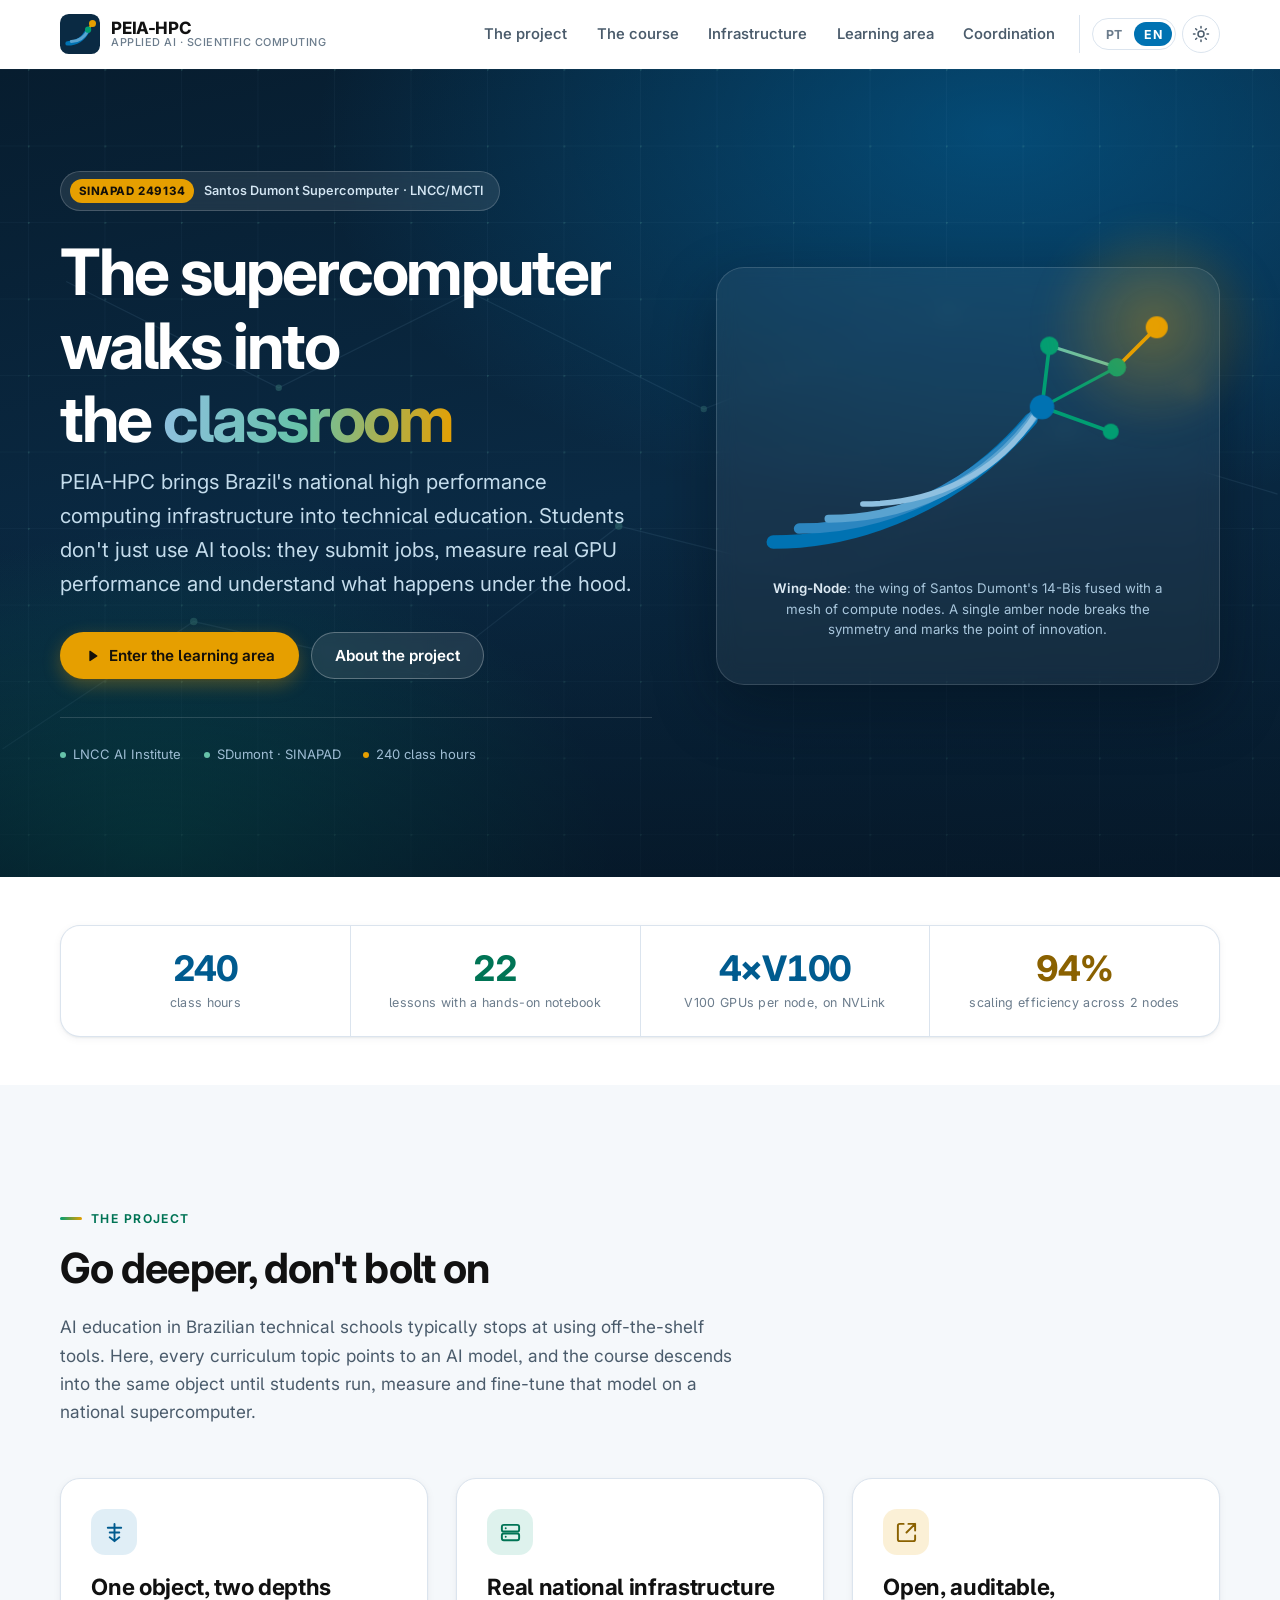
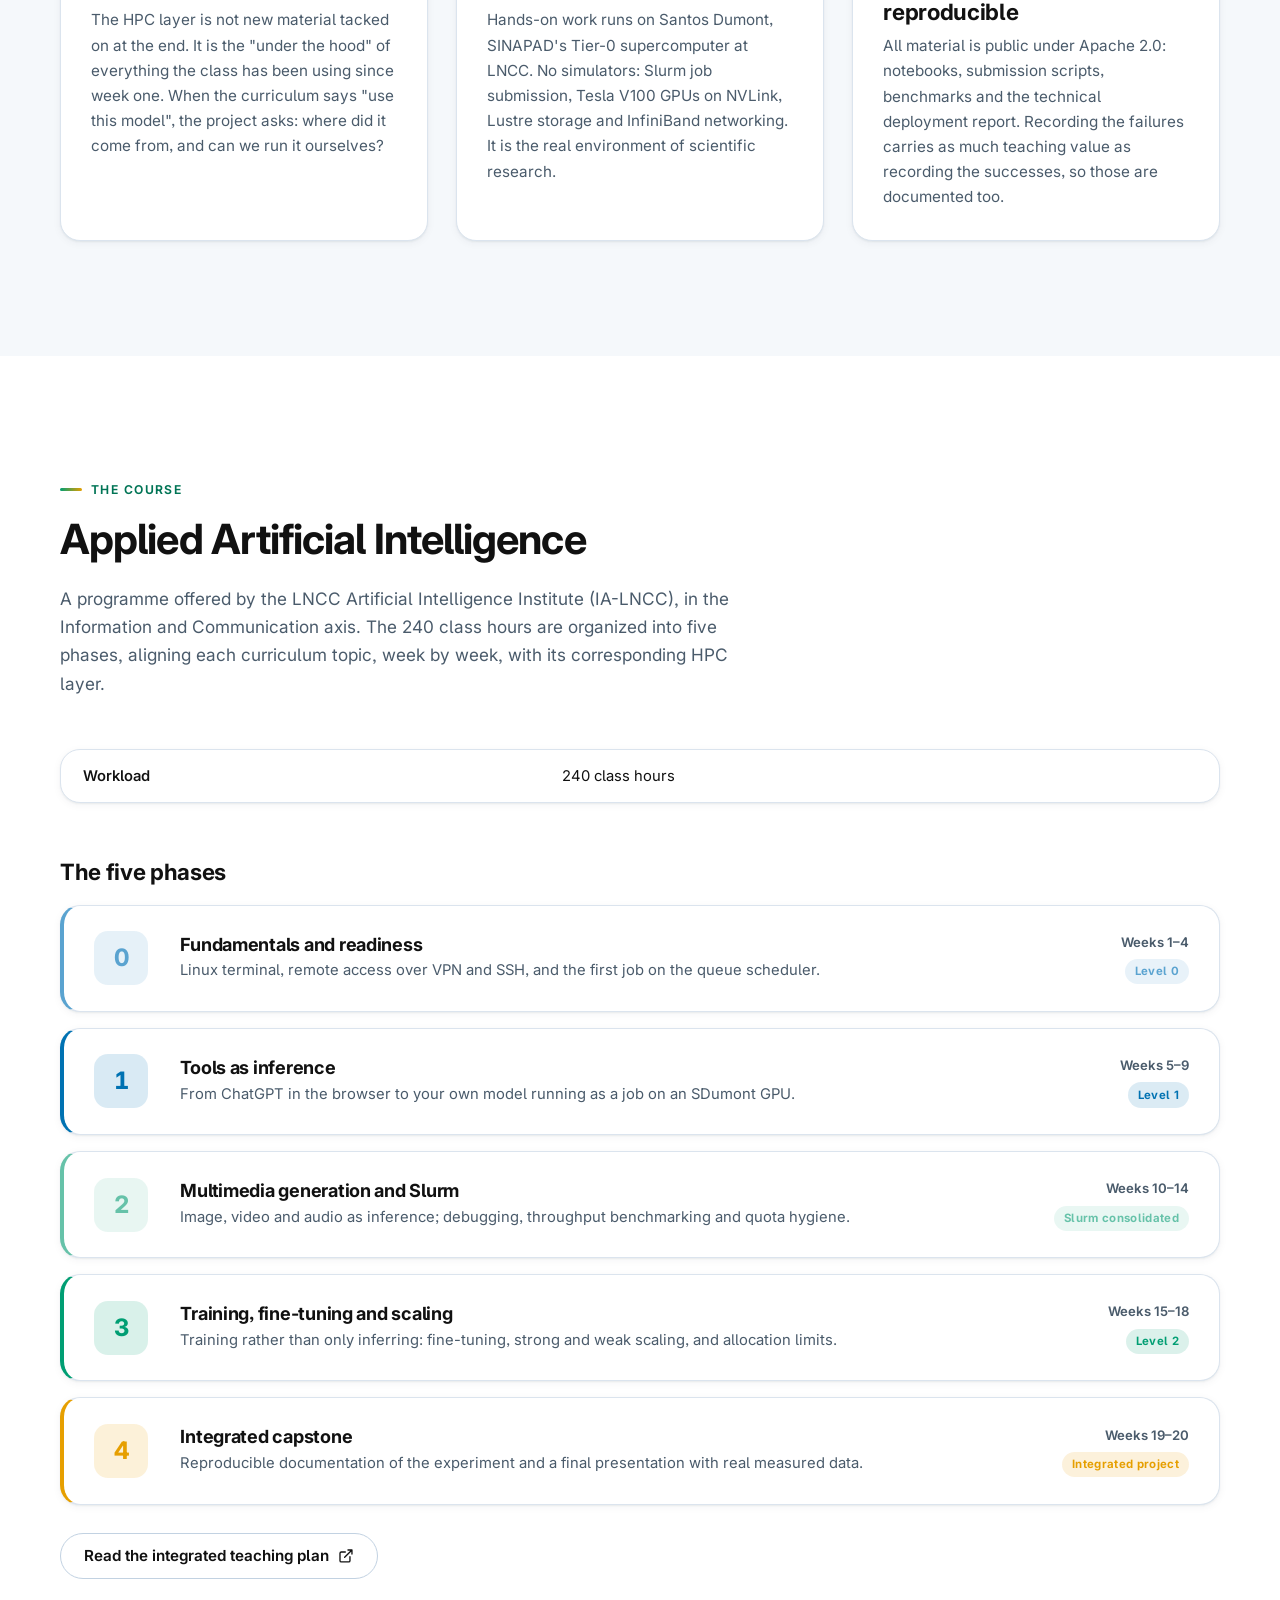
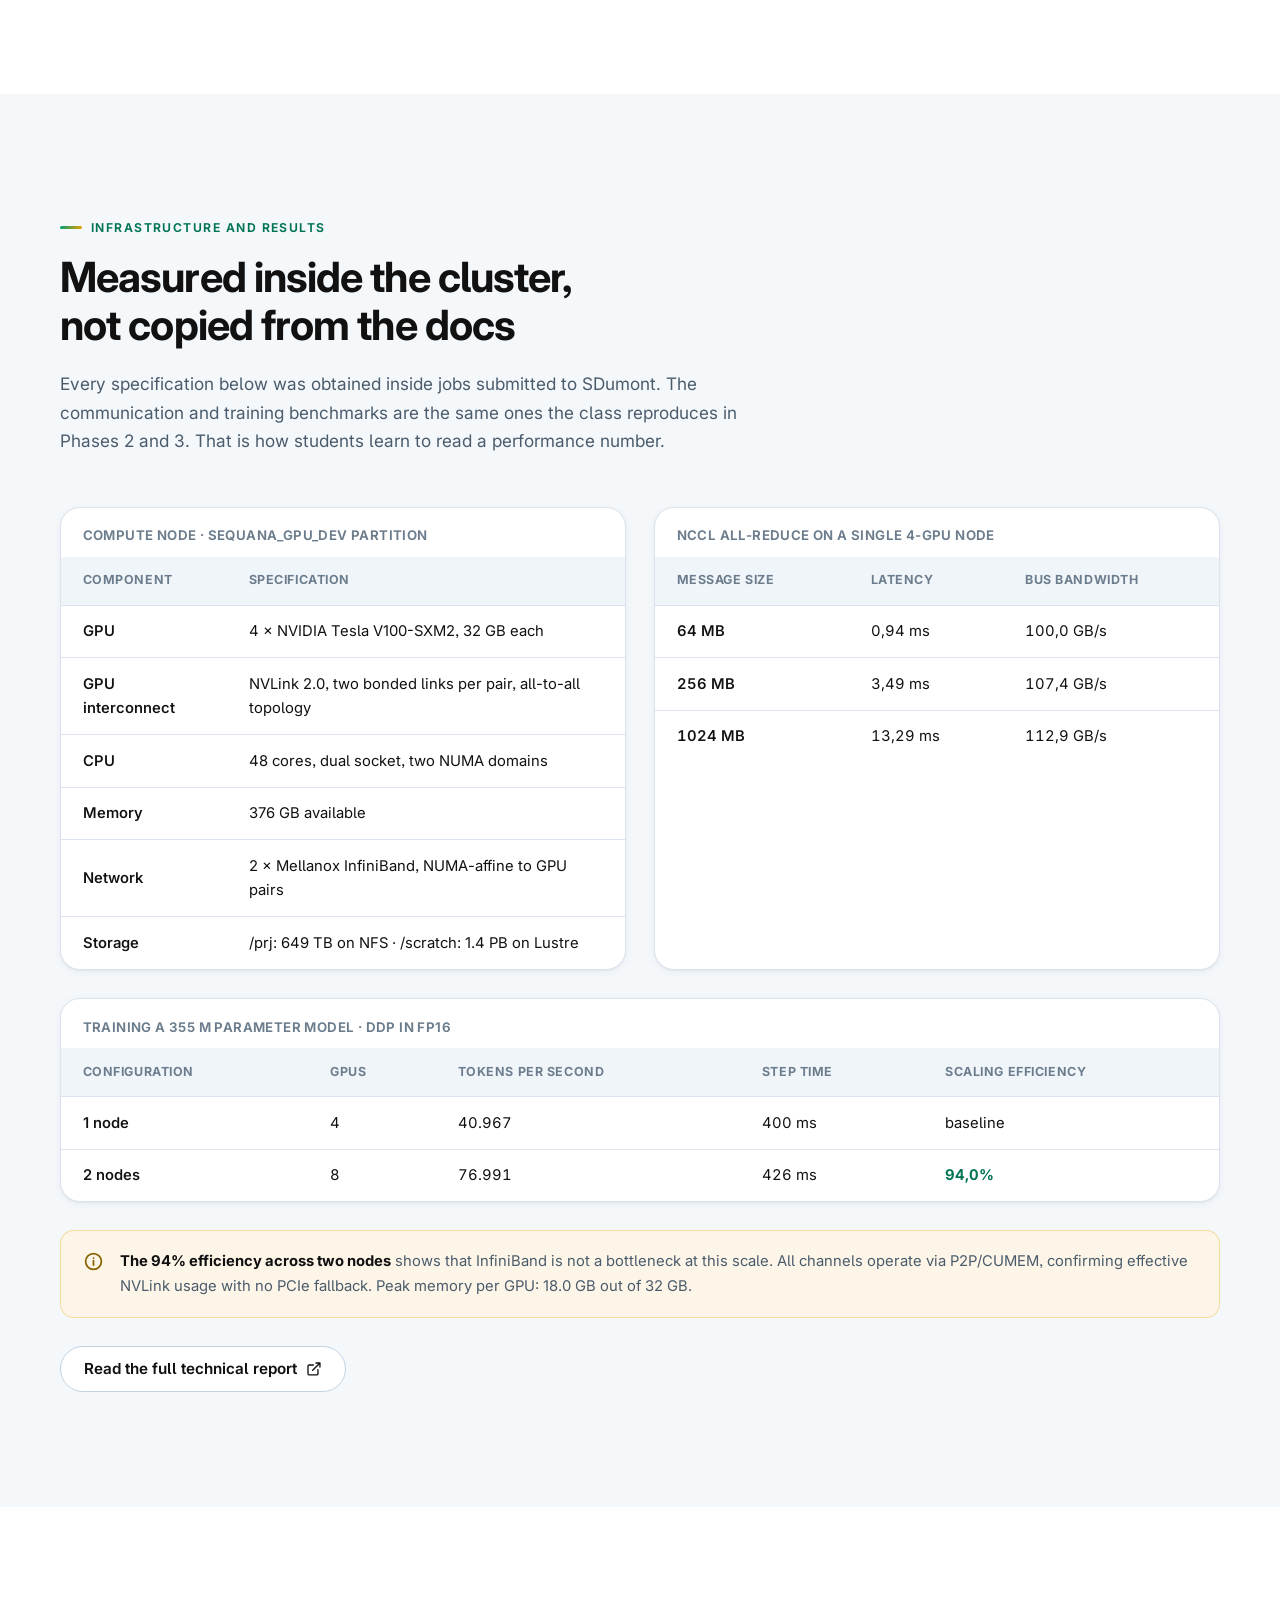
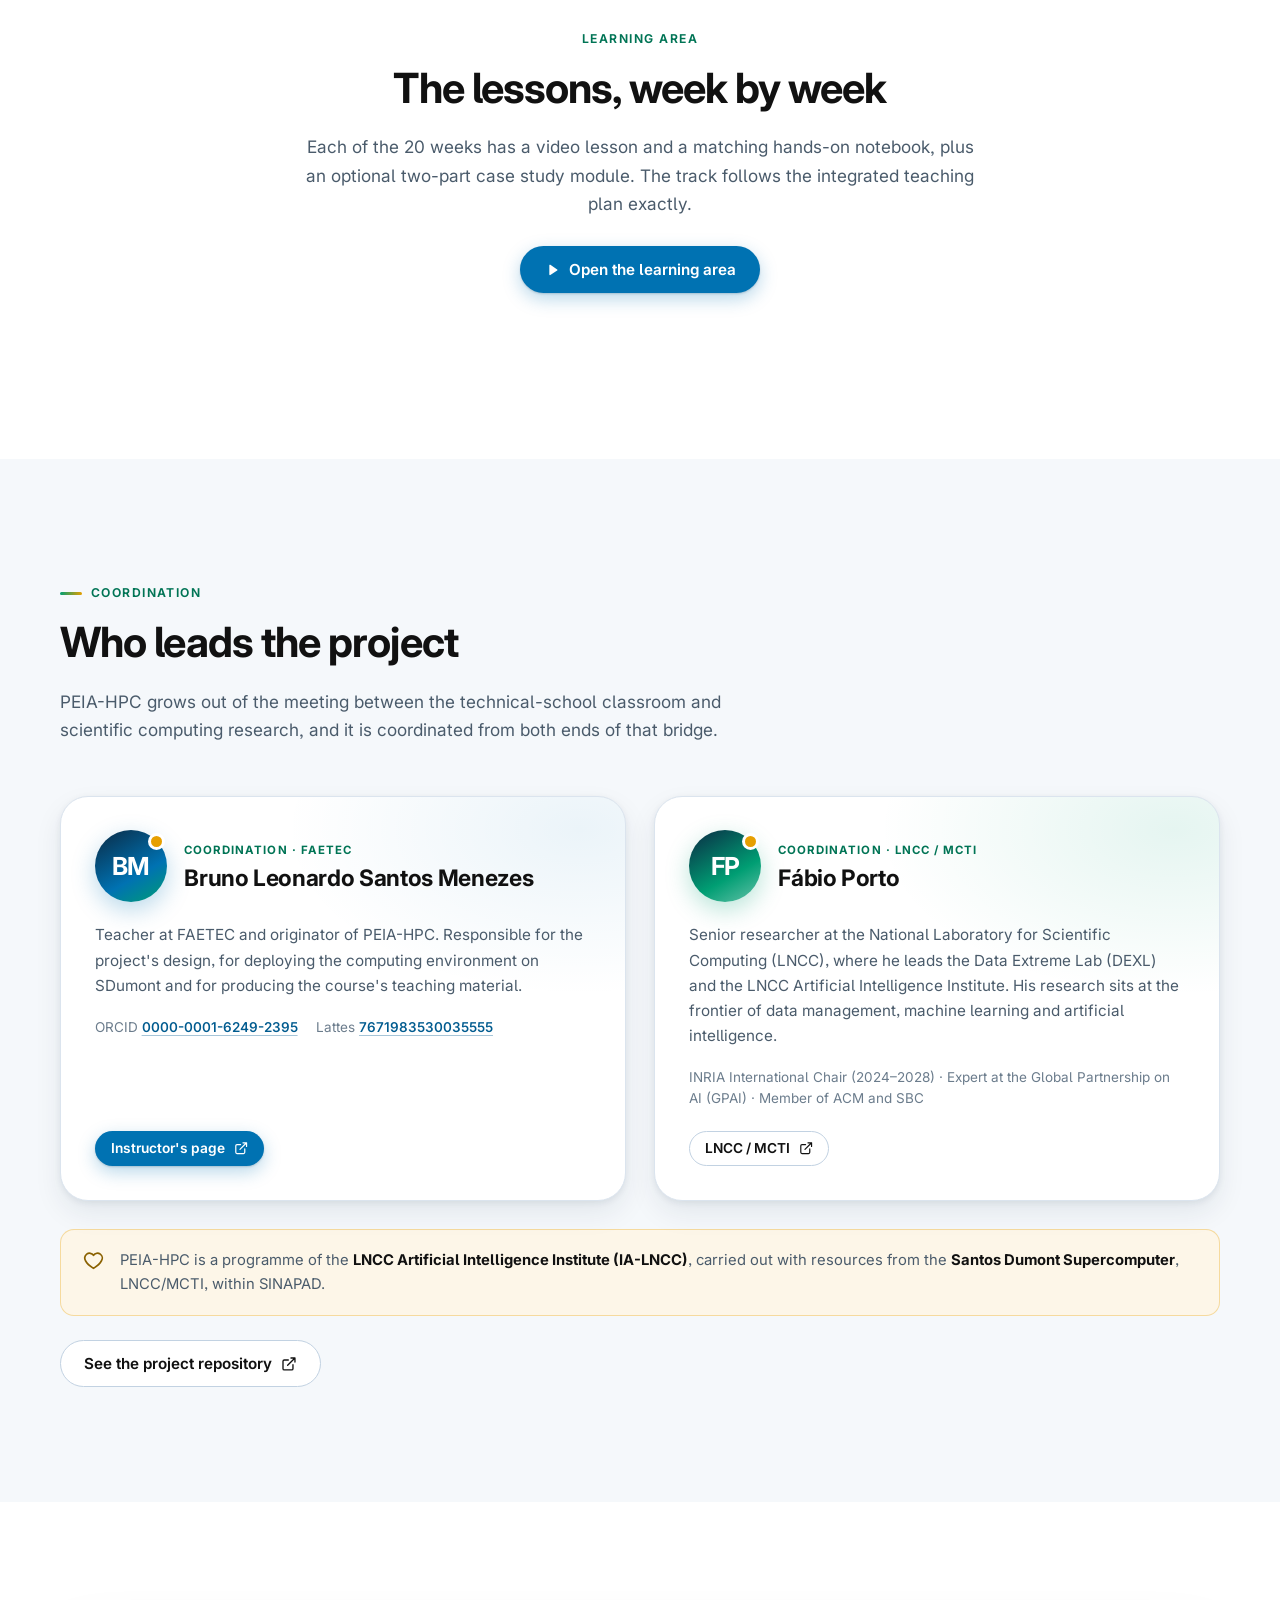
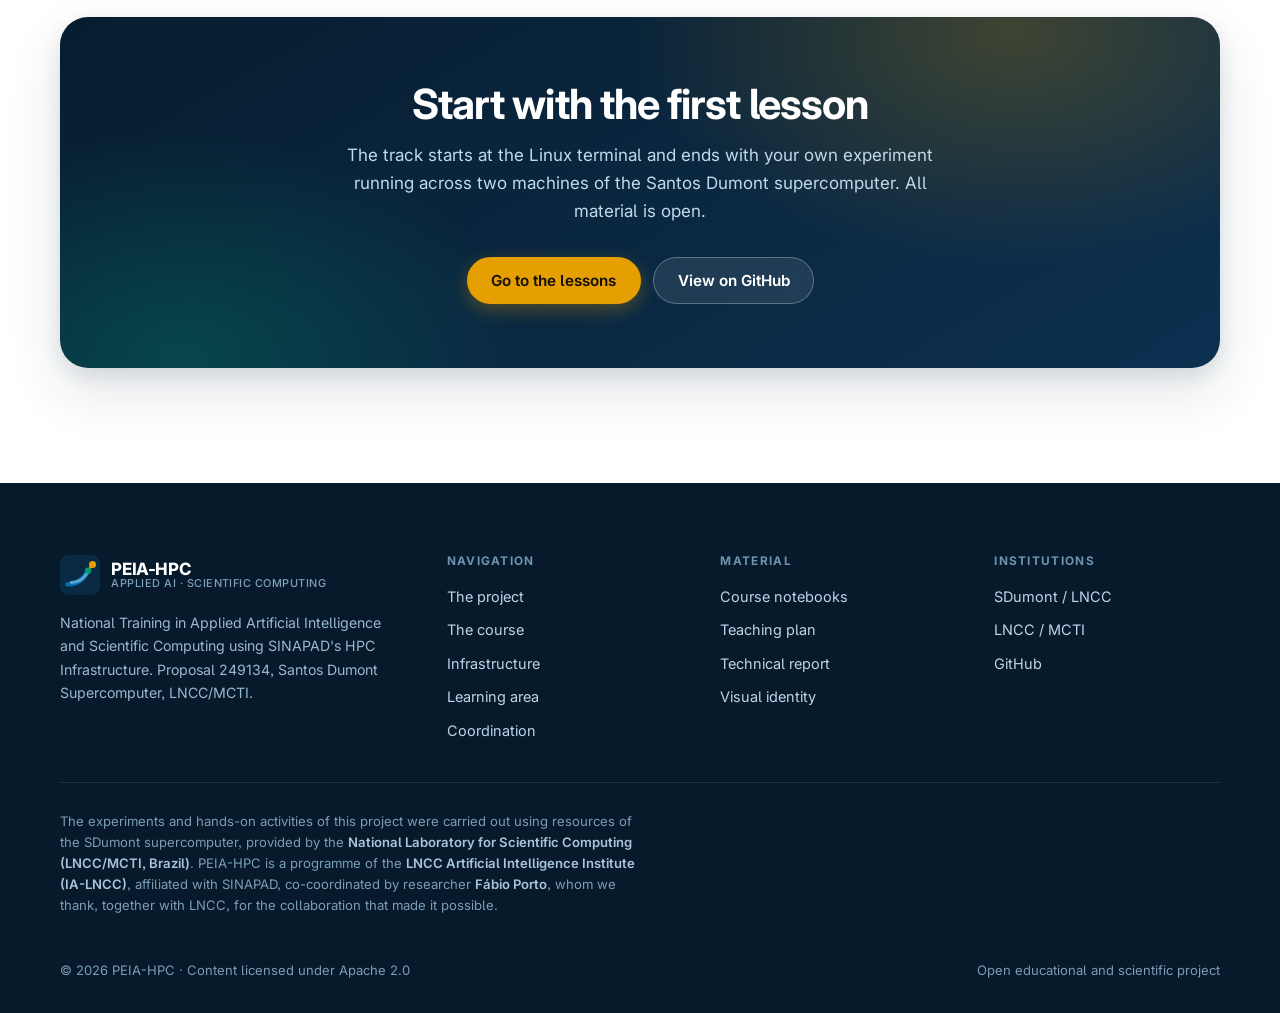
==== commit ce66c5ec: "Deixa apenas a carga horaria nos dados do curso Retira duracao, modalidade, vagas e pre-requisitos d" ====
--- a/index.html
+++ b/index.html
@@ -169,7 +169,7 @@
       <p class="hero__creditos">
         <span data-i18n="hero.cred.1">Instituto de IA do LNCC</span>
         <span data-i18n="hero.cred.2">SDumont · SINAPAD</span>
-        <span data-i18n="hero.cred.3">240 h/a · 20 semanas</span>
+        <span data-i18n="hero.cred.3">240 horas-aula</span>
       </p>
     </div>
 
@@ -209,11 +209,7 @@
     <div class="indicadores revelar">
       <div class="indicador">
         <span class="indicador__valor">240</span>
-        <span class="indicador__rotulo" data-i18n="ind.1.r">horas-aula presenciais</span>
-      </div>
-      <div class="indicador">
-        <span class="indicador__valor">20</span>
-        <span class="indicador__rotulo" data-i18n="ind.2.r">semanas em cinco fases</span>
+        <span class="indicador__rotulo" data-i18n="ind.1.r">horas-aula</span>
       </div>
       <div class="indicador">
         <span class="indicador__valor">22</span>
@@ -285,10 +281,6 @@
       <table>
         <tbody>
           <tr><td data-i18n="curso.fato.1.r">Carga horária</td><td data-i18n="curso.fato.1.v">240 horas-aula</td></tr>
-          <tr><td data-i18n="curso.fato.2.r">Duração</td><td data-i18n="curso.fato.2.v">20 semanas · 12 h/a por semana, em três encontros</td></tr>
-          <tr><td data-i18n="curso.fato.3.r">Modalidade</td><td data-i18n="curso.fato.3.v">Presencial · 40% teórica, 60% prática</td></tr>
-          <tr><td data-i18n="curso.fato.4.r">Vagas</td><td data-i18n="curso.fato.4.v">20, com mínimo de 10</td></tr>
-          <tr><td data-i18n="curso.fato.5.r">Pré-requisitos</td><td data-i18n="curso.fato.5.v">Idade mínima de 16 anos e Ensino Fundamental II completo</td></tr>
         </tbody>
       </table>
     </div>
--- a/assets/css/estilo.css
+++ b/assets/css/estilo.css
@@ -919,11 +919,11 @@
   font-variant-numeric: tabular-nums;
 }
 
-.indicador:nth-child(3) .indicador__valor {
+.indicador:nth-child(2) .indicador__valor {
   color: var(--teal-texto);
 }
 
-.indicador:nth-child(5) .indicador__valor {
+.indicador:nth-child(4) .indicador__valor {
   color: var(--ambar-texto);
 }
 
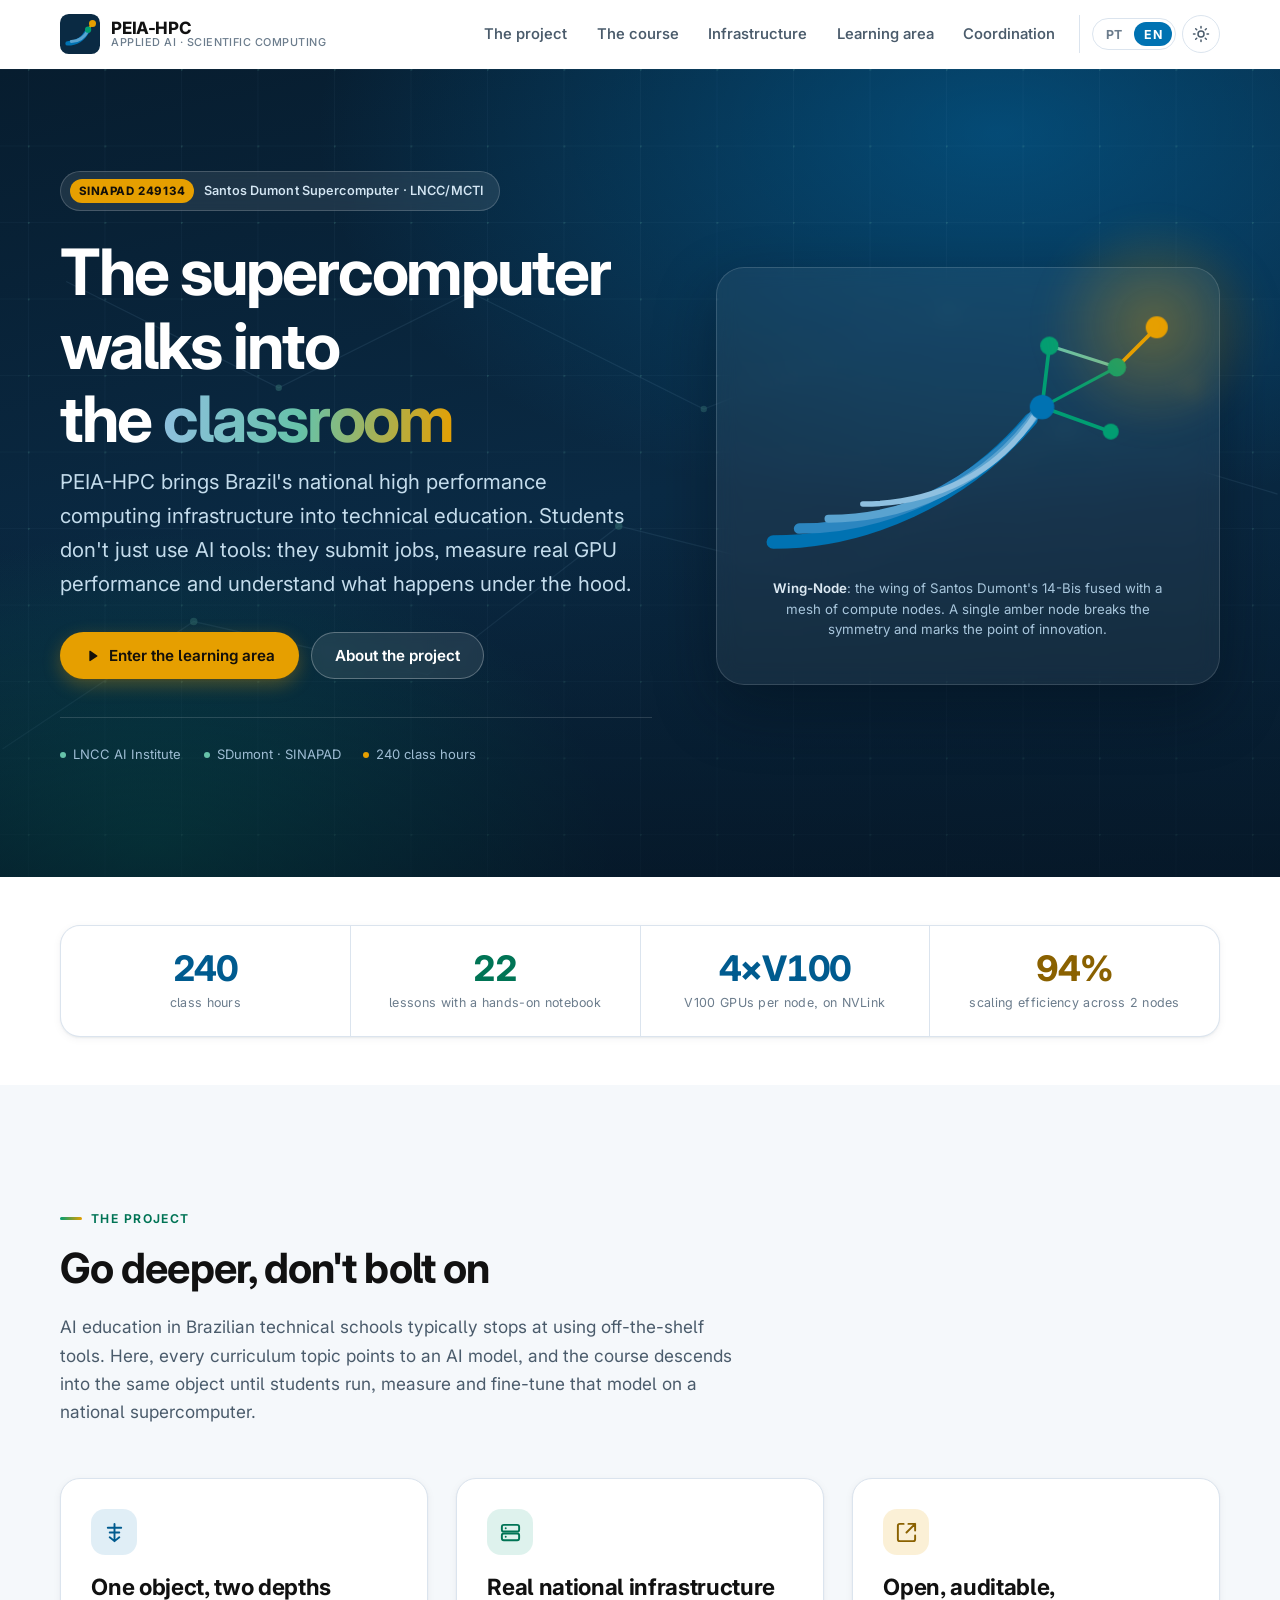
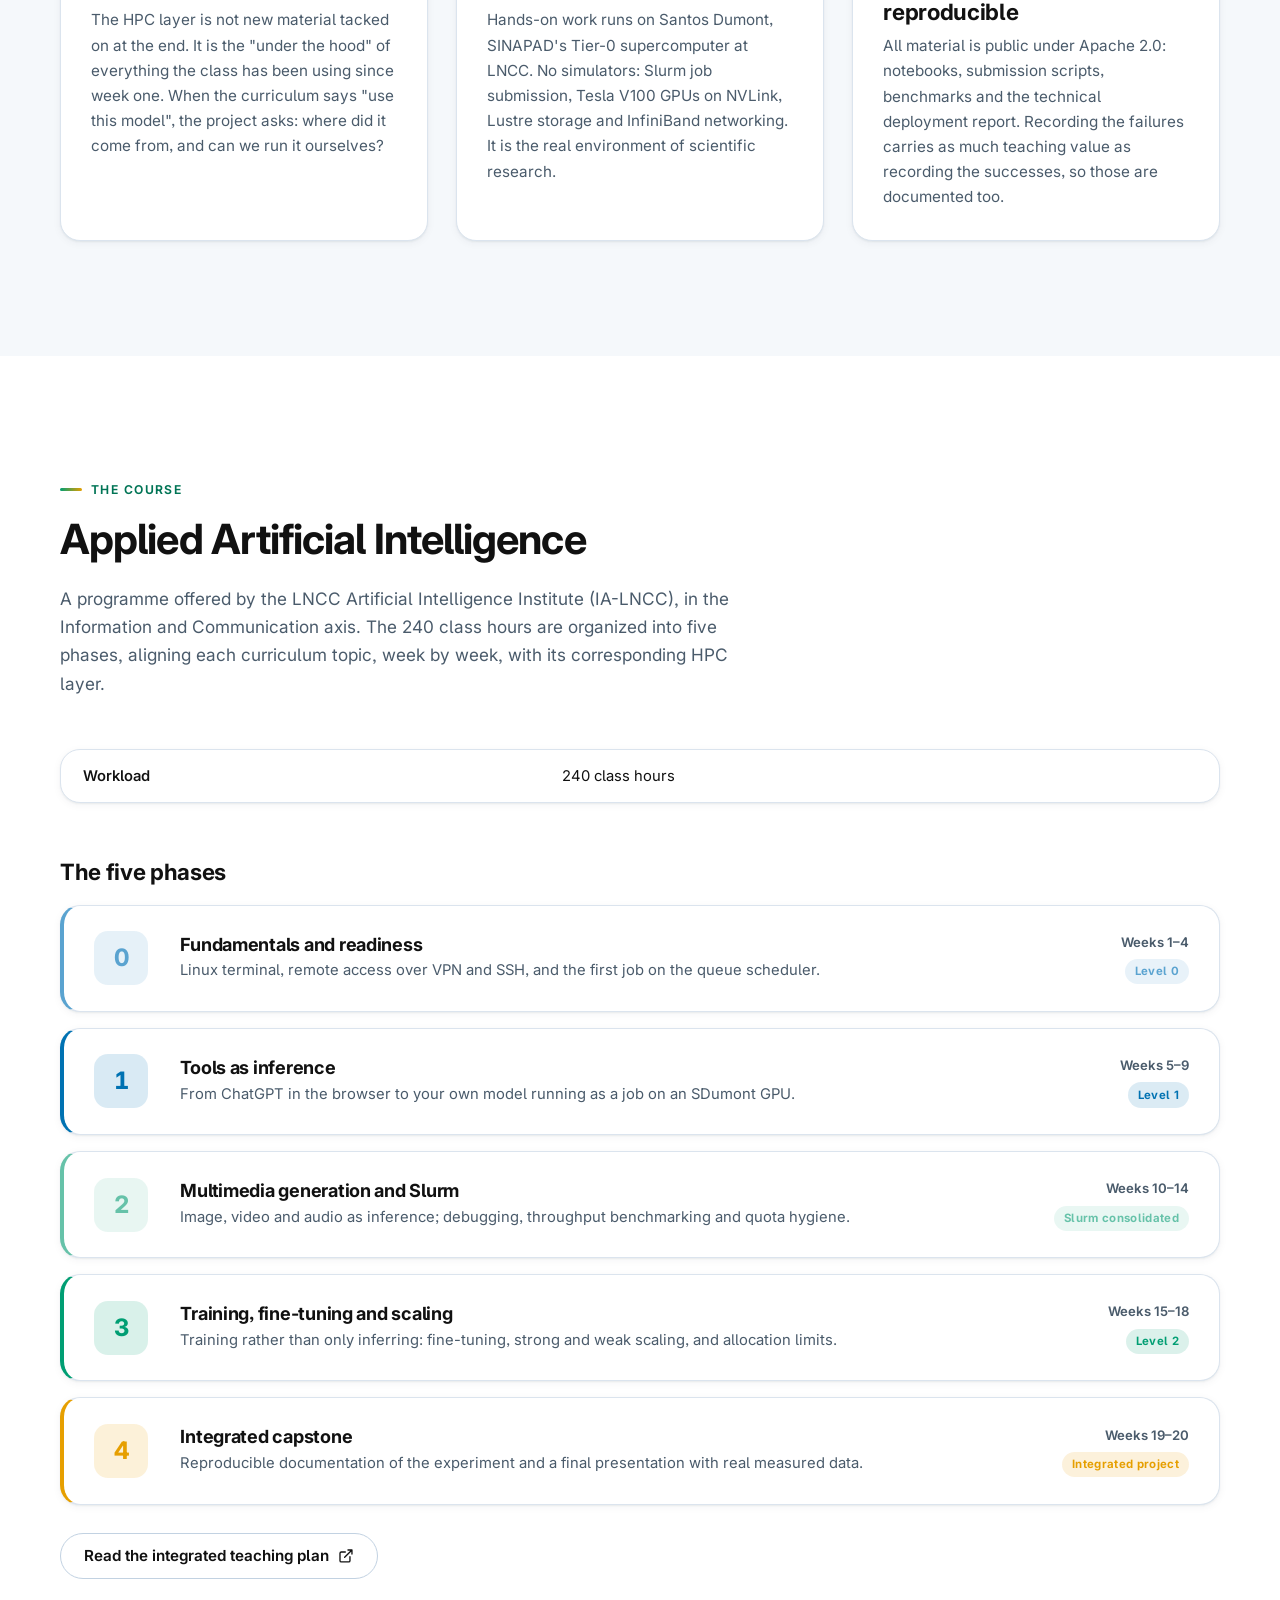
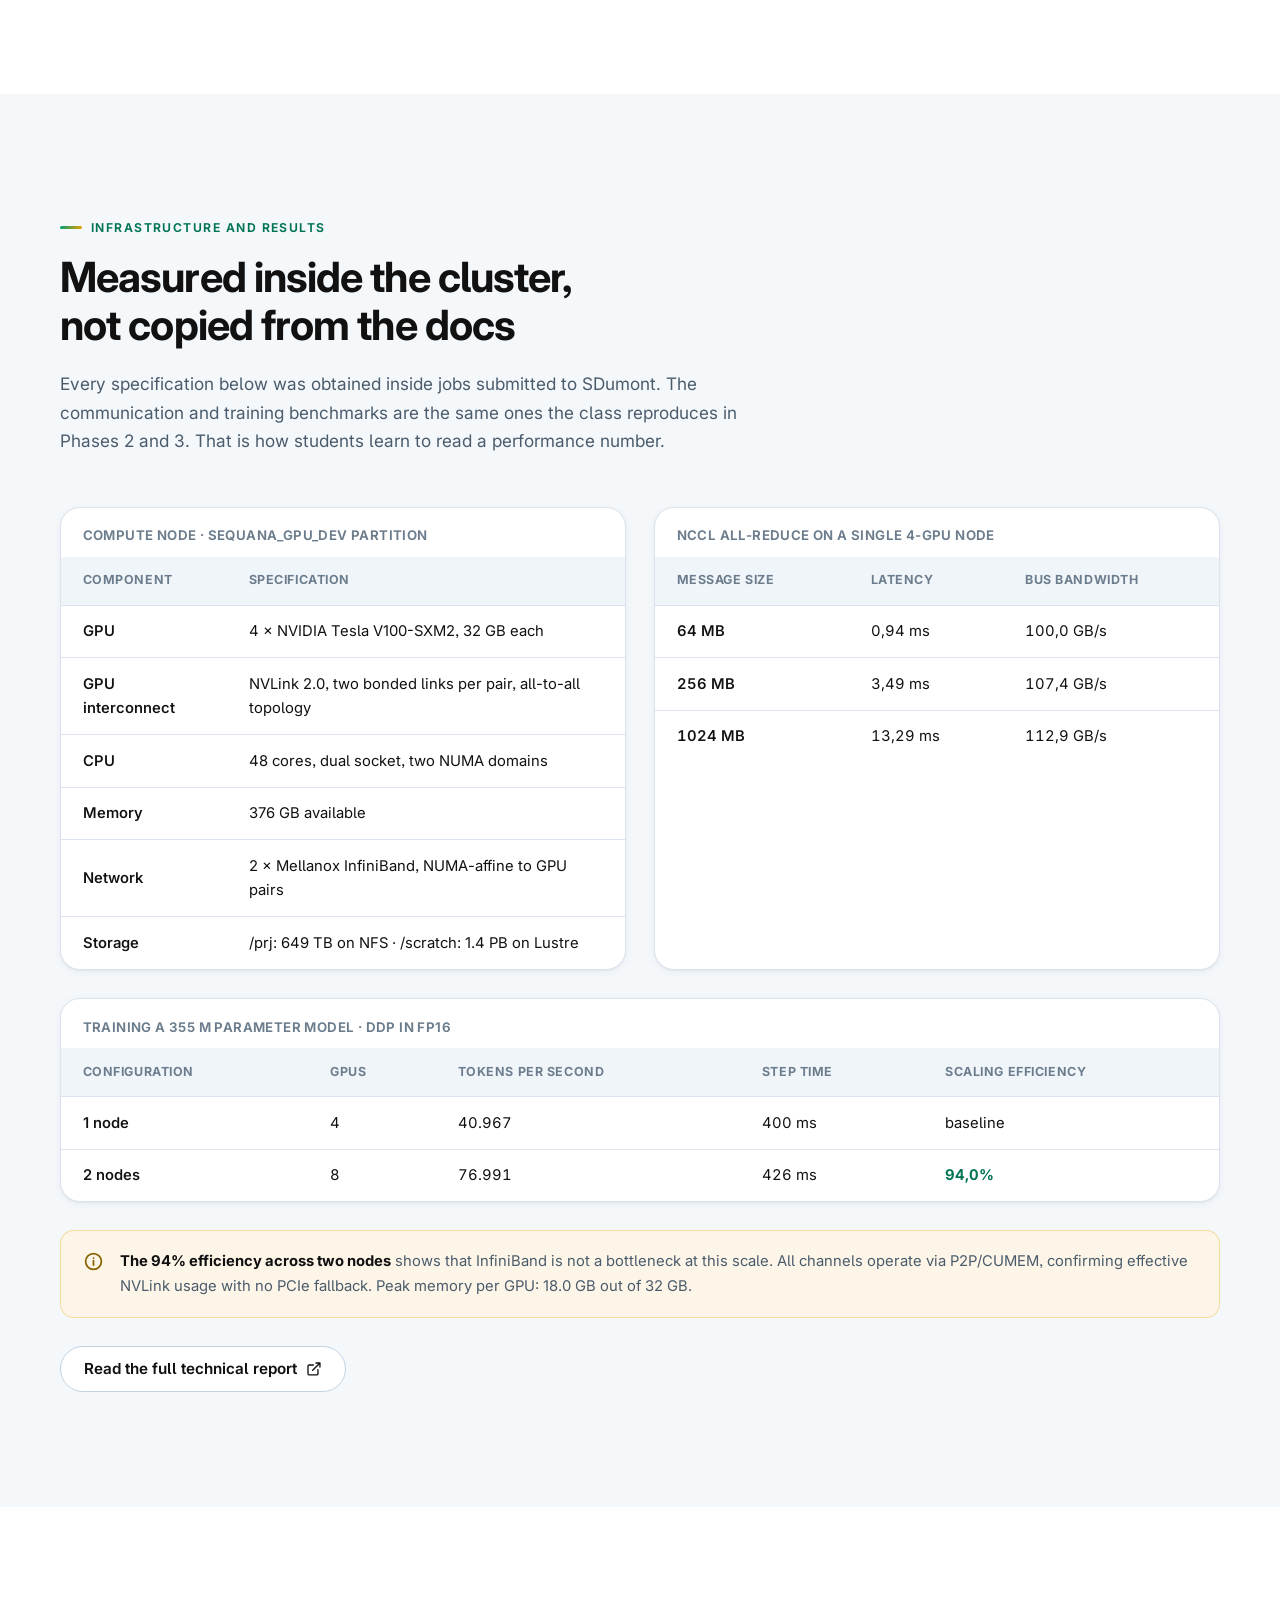
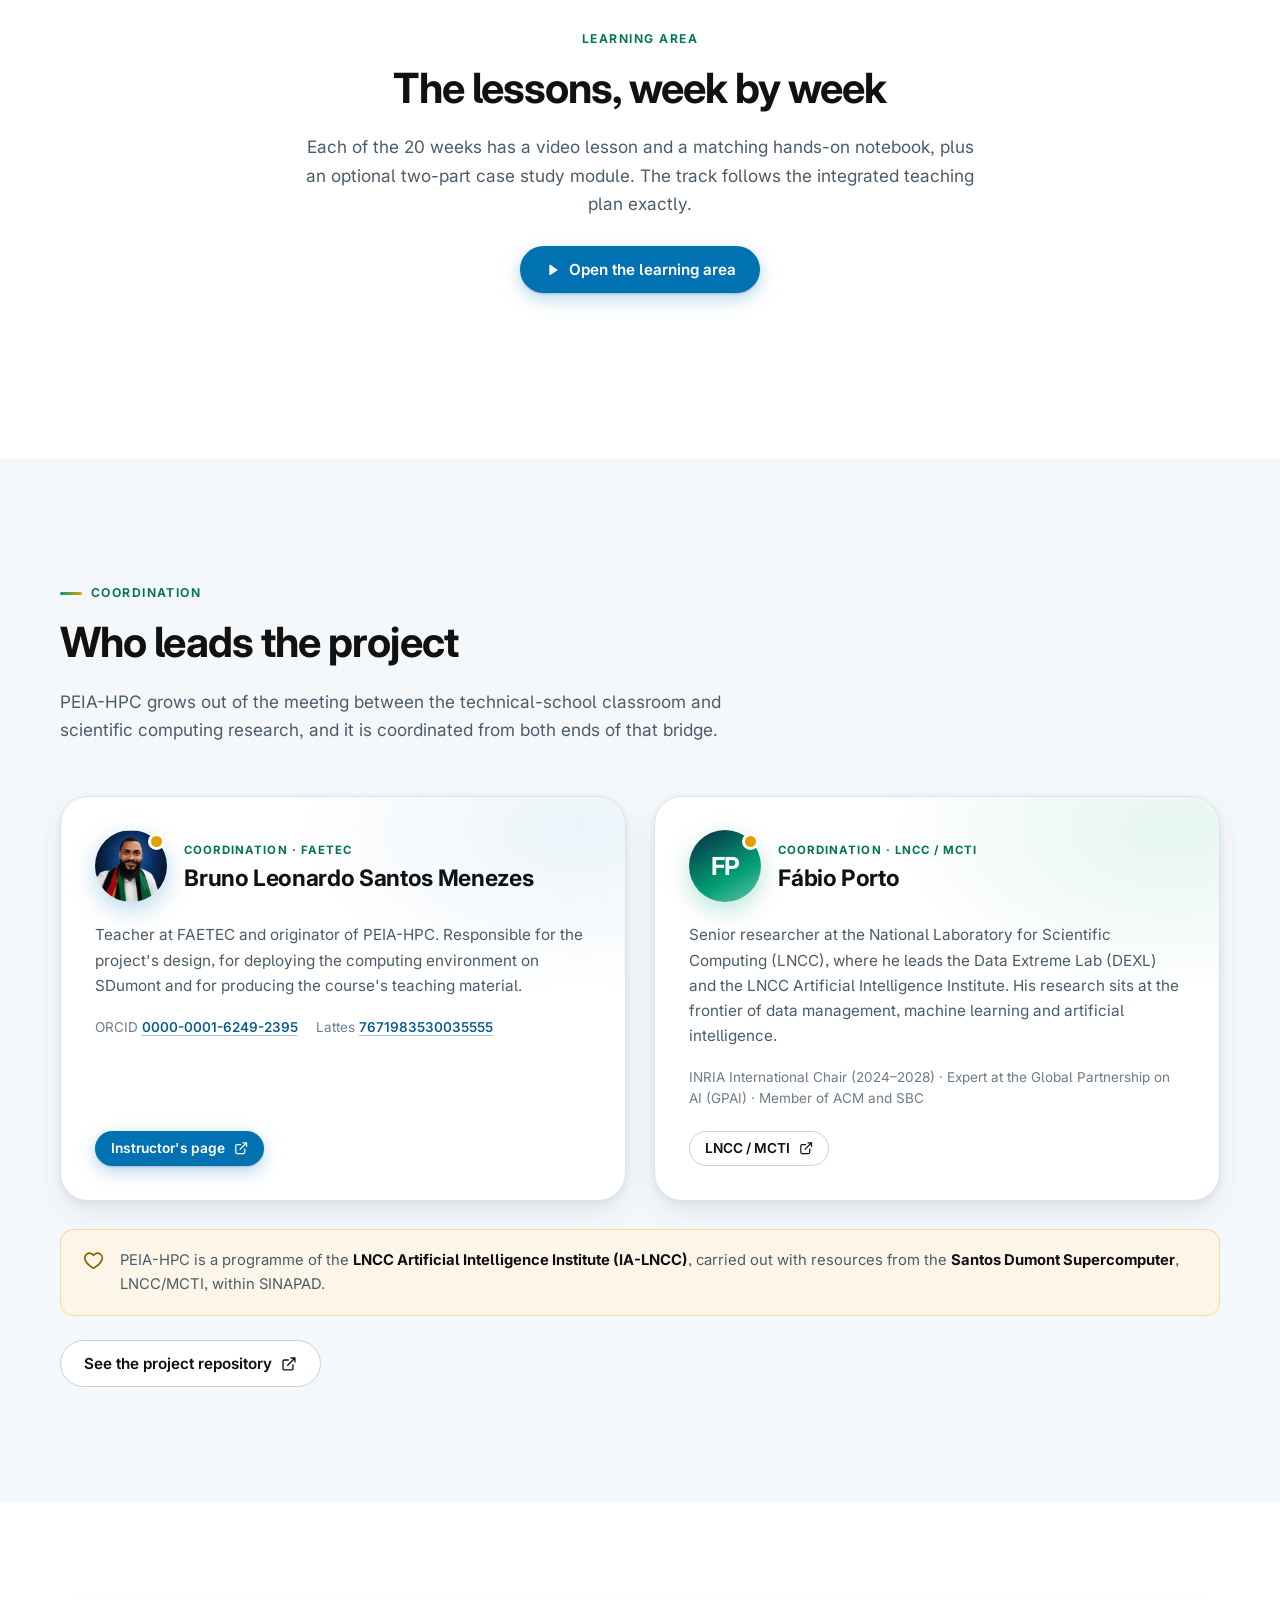
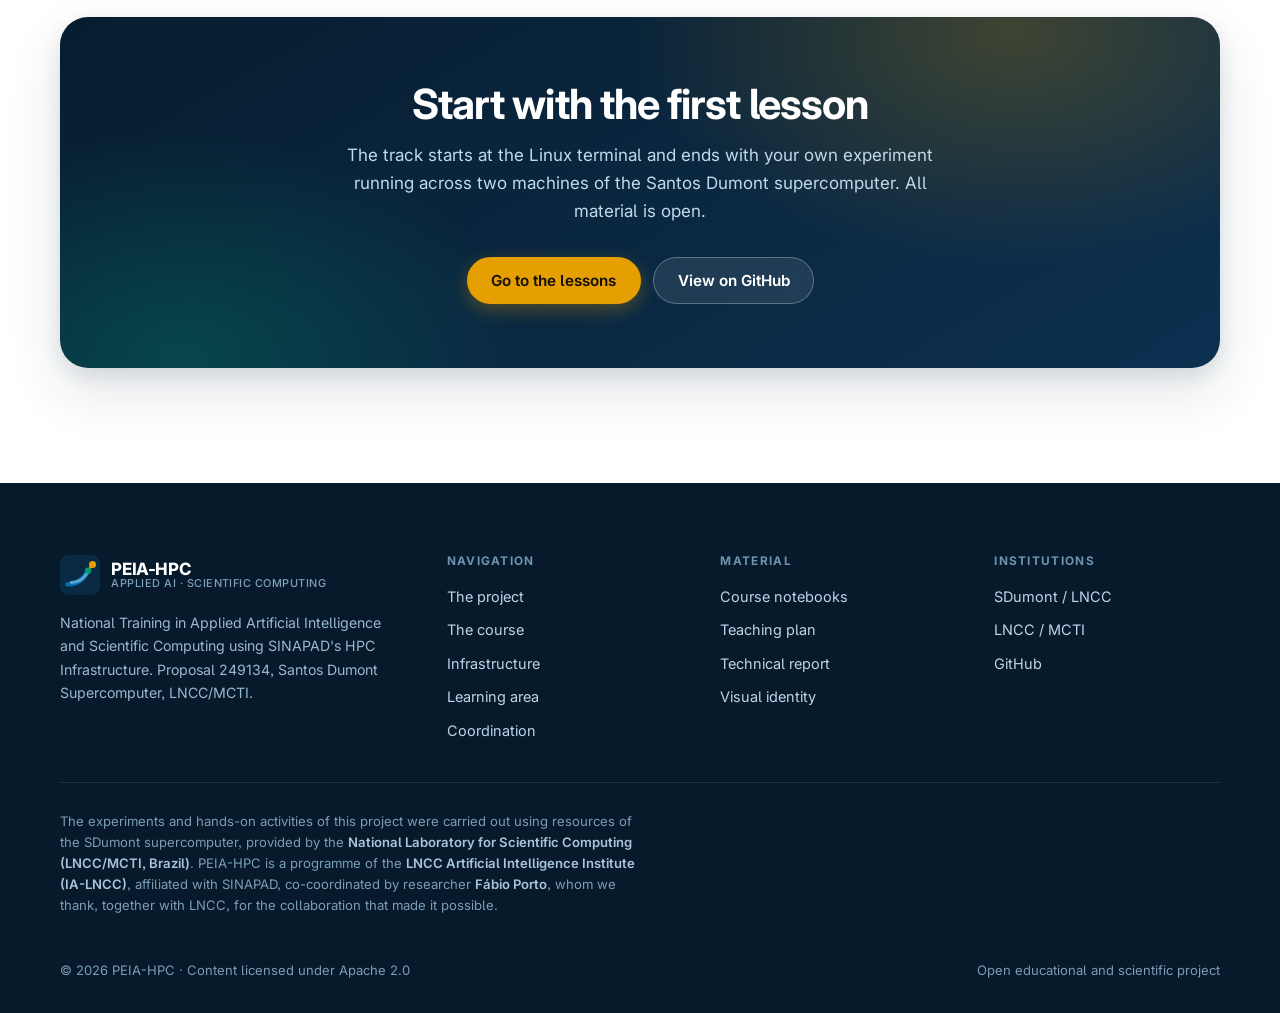
==== commit af73f3b2: "Usa a foto do coordenador no cartao de coordenacao Troca as iniciais BM pela fotografia, no mesmo ci" ====
--- a/index.html
+++ b/index.html
@@ -494,7 +494,9 @@
 
       <article class="coordenador revelar">
         <header class="coordenador__topo">
-          <div class="coordenador__retrato" aria-hidden="true">BM</div>
+          <div class="coordenador__retrato coordenador__retrato--foto" aria-hidden="true">
+              <img src="assets/img/bruno-menezes.jpg" alt="" width="72" height="72" loading="lazy" decoding="async">
+            </div>
           <div>
             <p class="coordenador__papel" data-i18n="coord.b.papel">Coordenação · FAETEC</p>
             <h3 class="coordenador__nome" data-i18n="coord.b.nome">Bruno Leonardo Santos Menezes</h3>
--- a/assets/css/estilo.css
+++ b/assets/css/estilo.css
@@ -1249,6 +1249,18 @@
   box-shadow: 0 8px 24px rgba(0, 158, 115, 0.28);
 }
 
+.coordenador__retrato--foto {
+  background: none;
+}
+
+.coordenador__retrato img {
+  width: 100%;
+  height: 100%;
+  border-radius: var(--r-full);
+  object-fit: cover;
+  display: block;
+}
+
 .coordenador__retrato::after {
   /* Nó âmbar orbitando: o acento assimétrico da identidade */
   content: "";
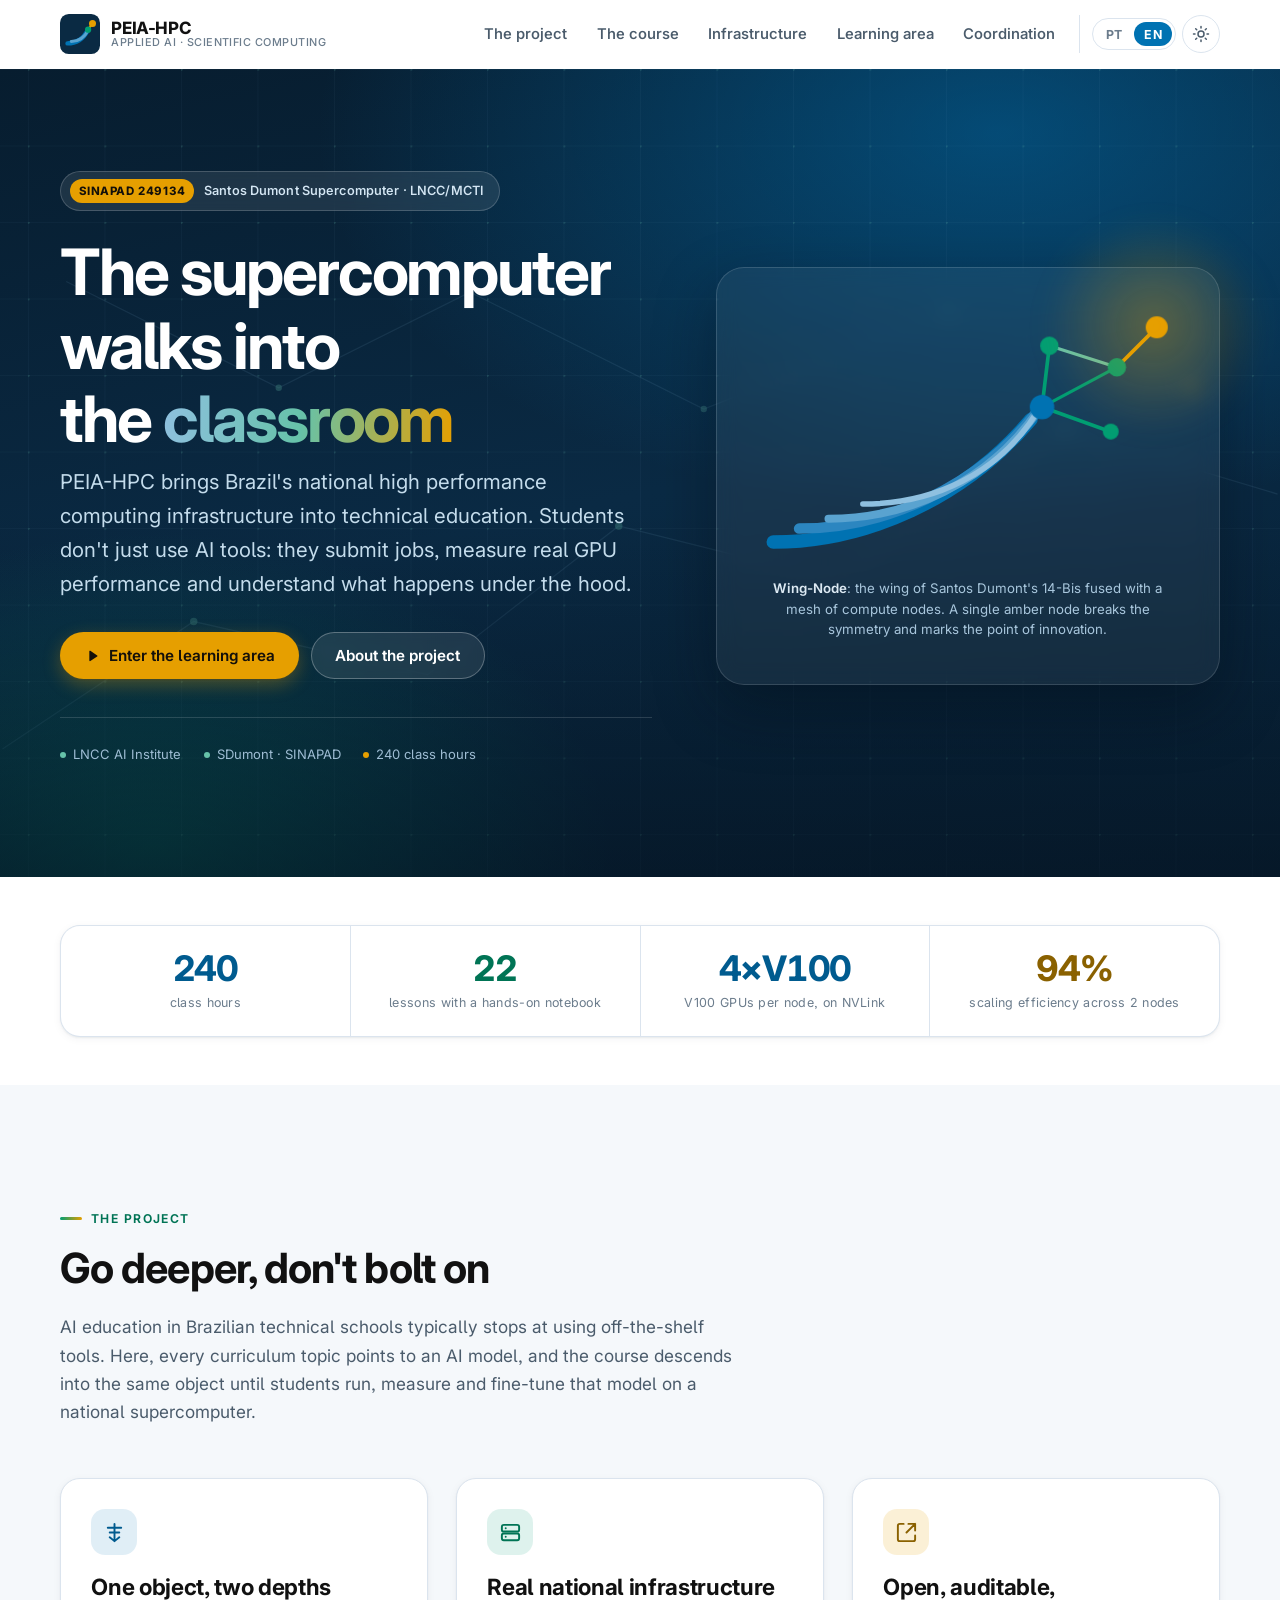
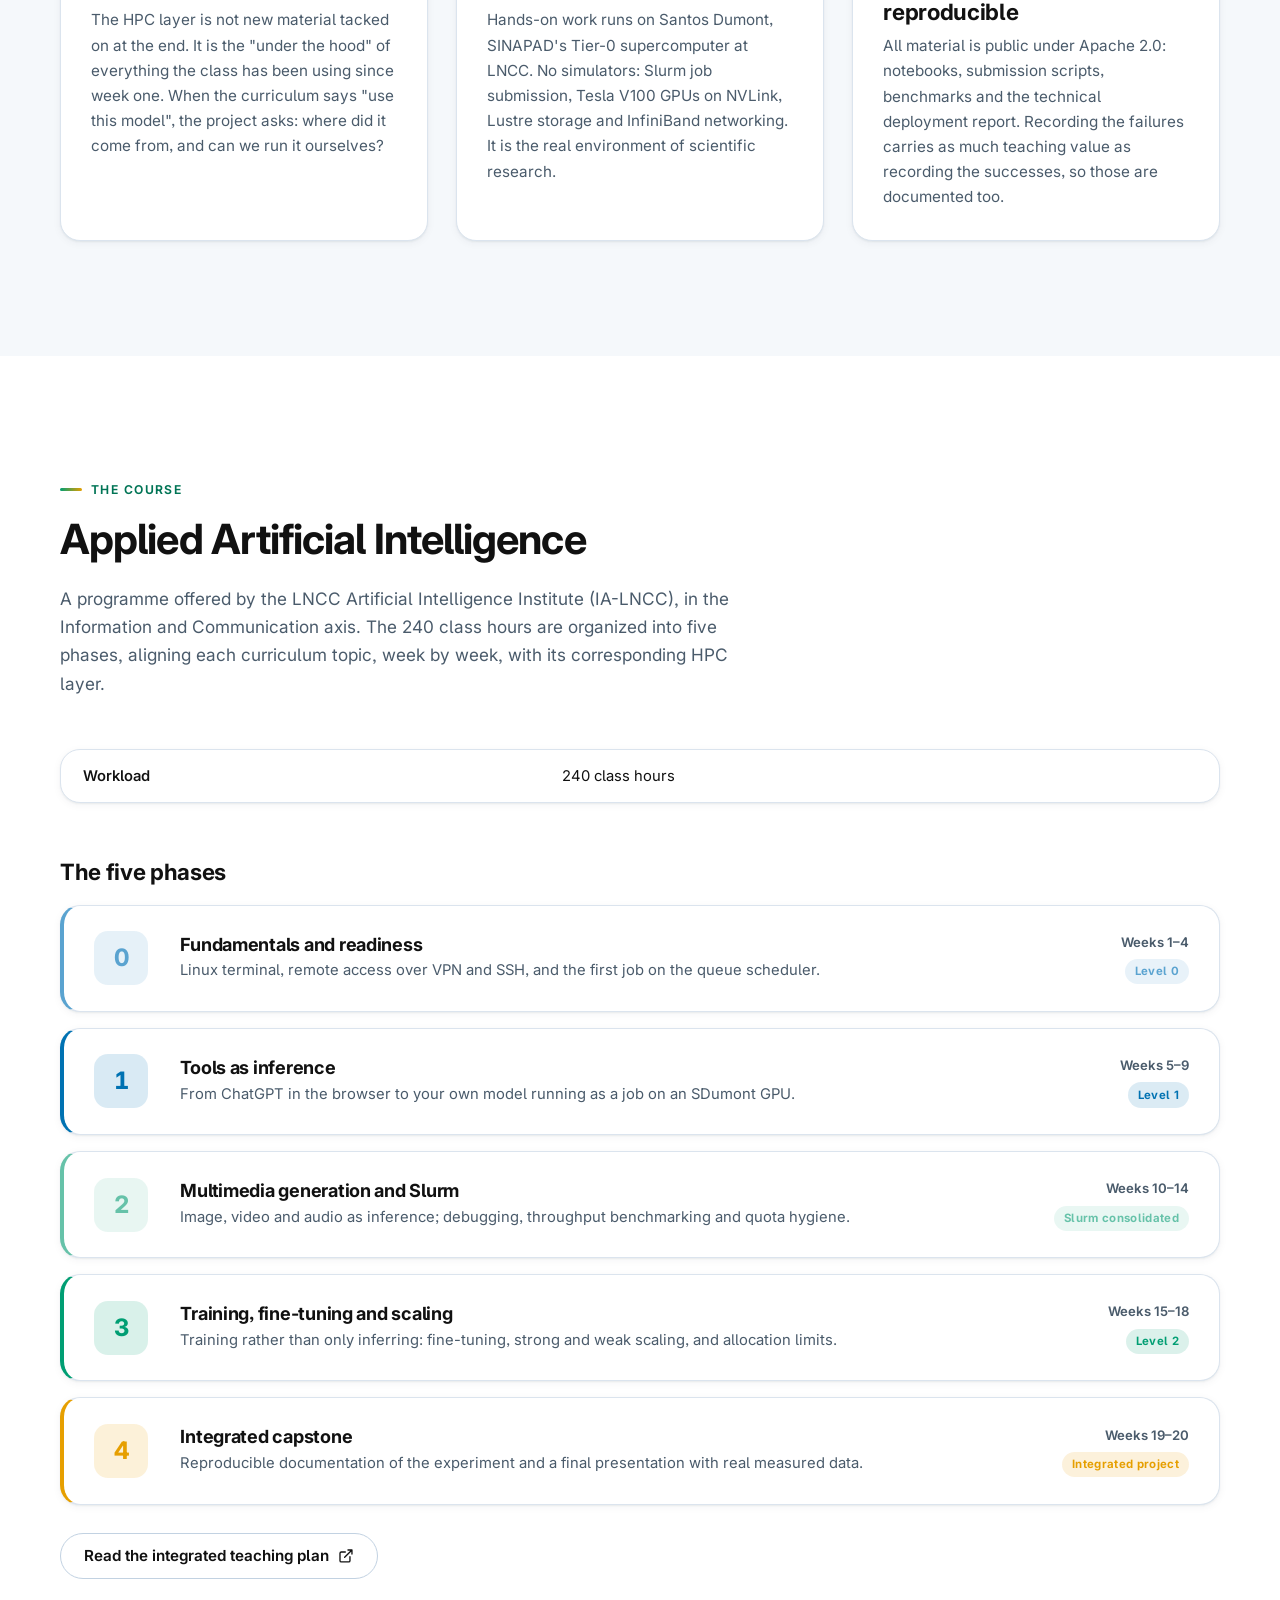
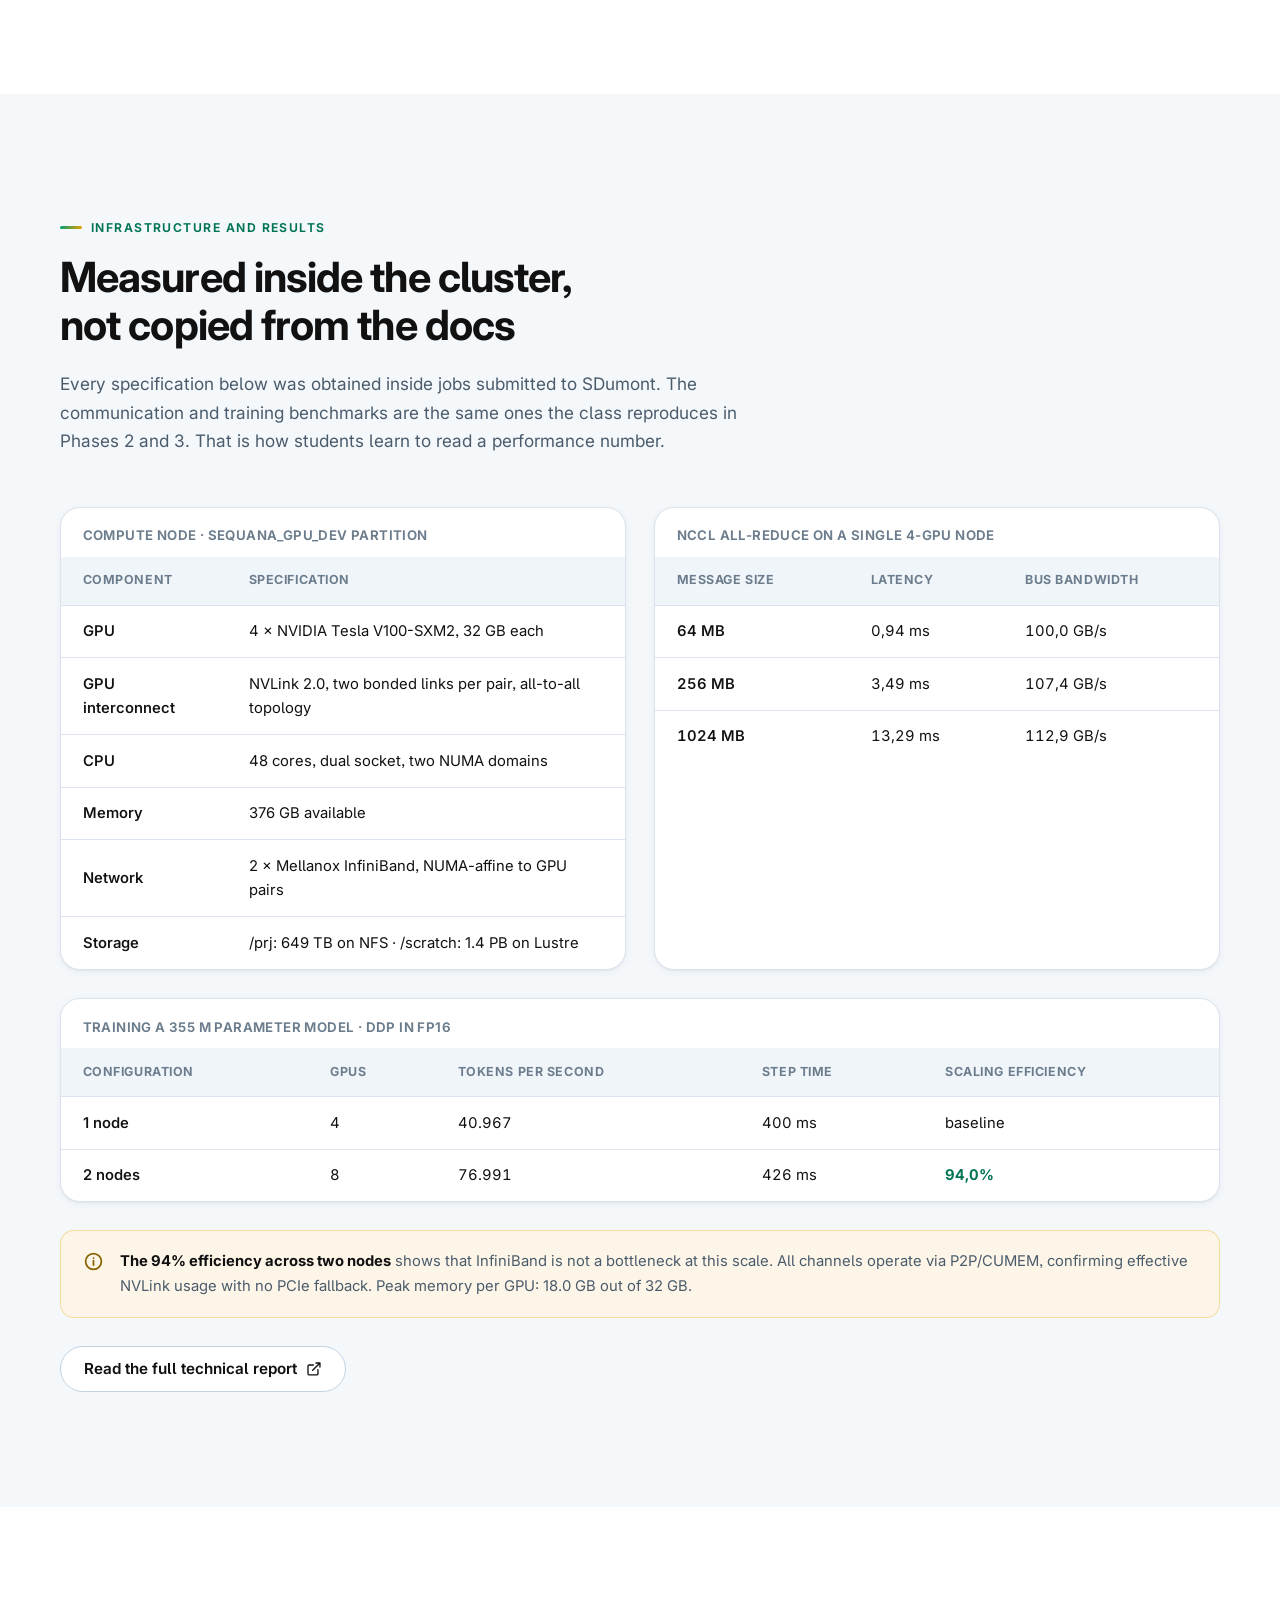
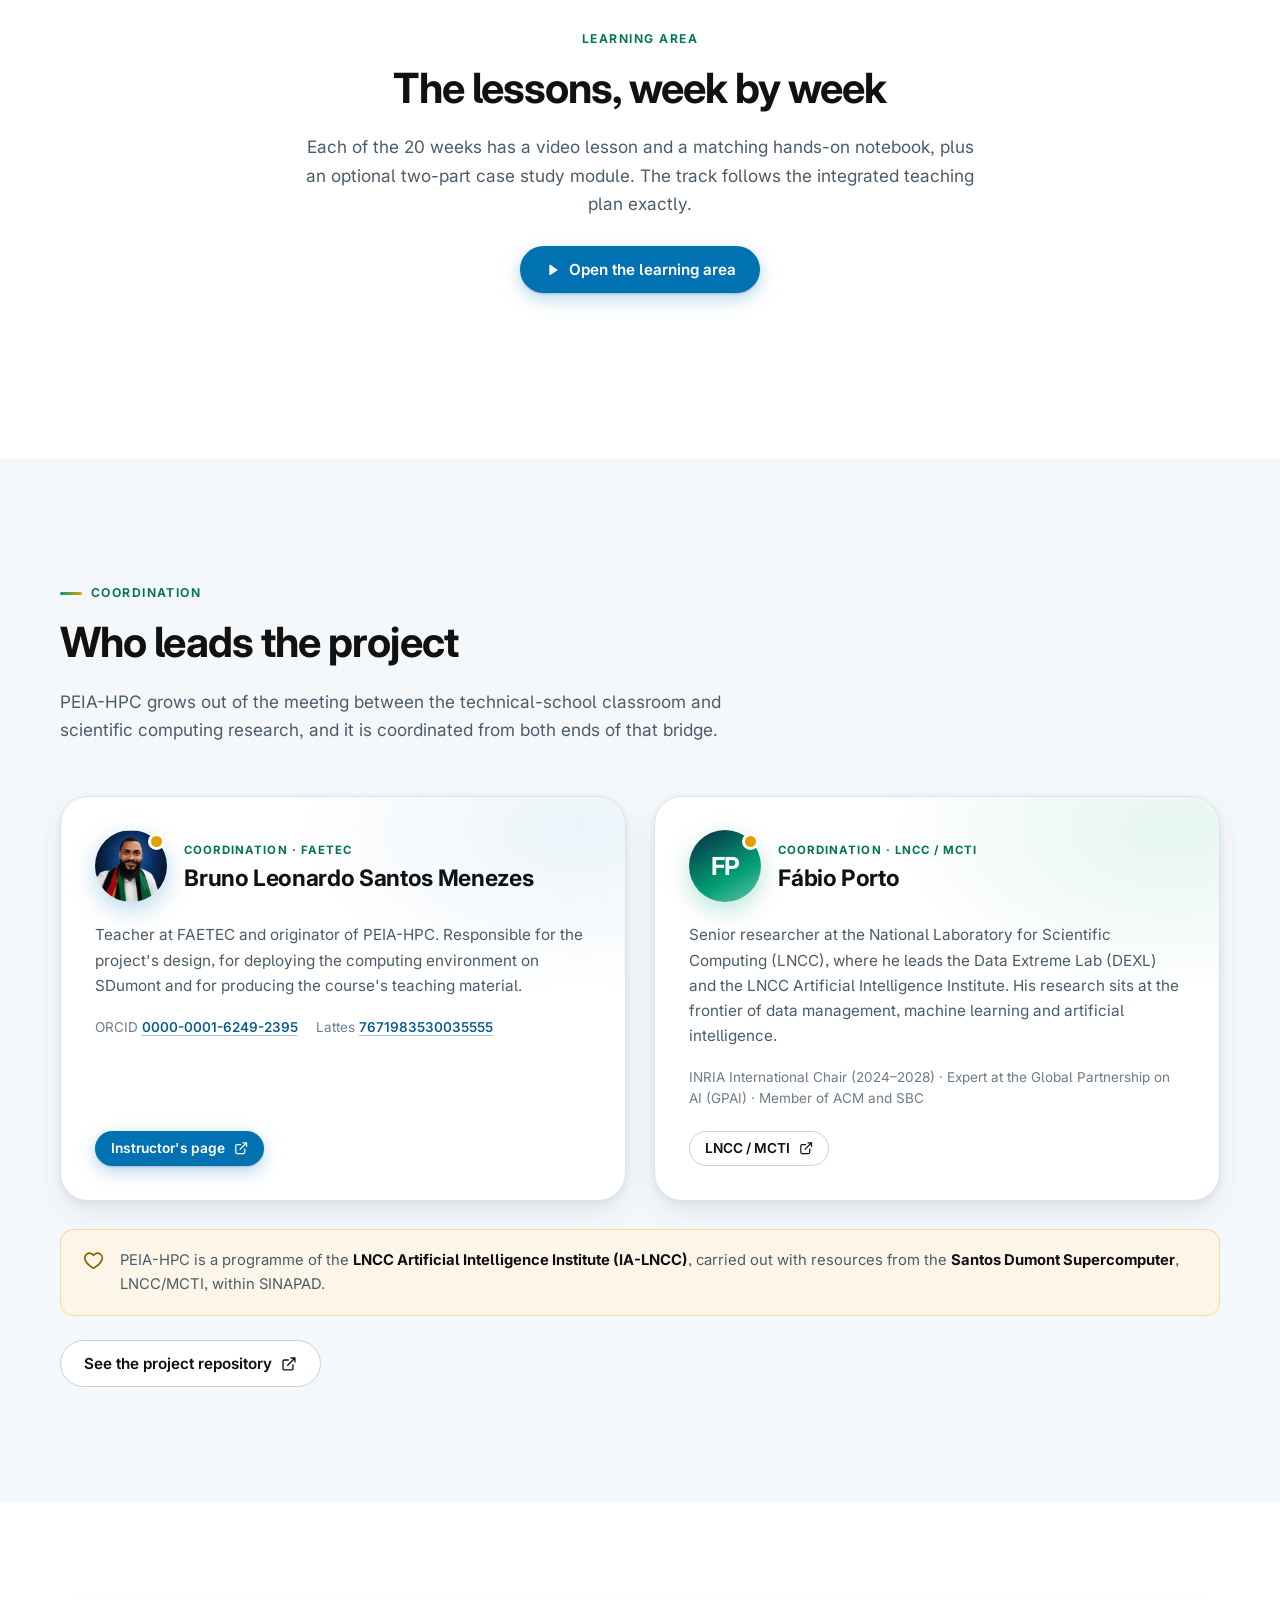
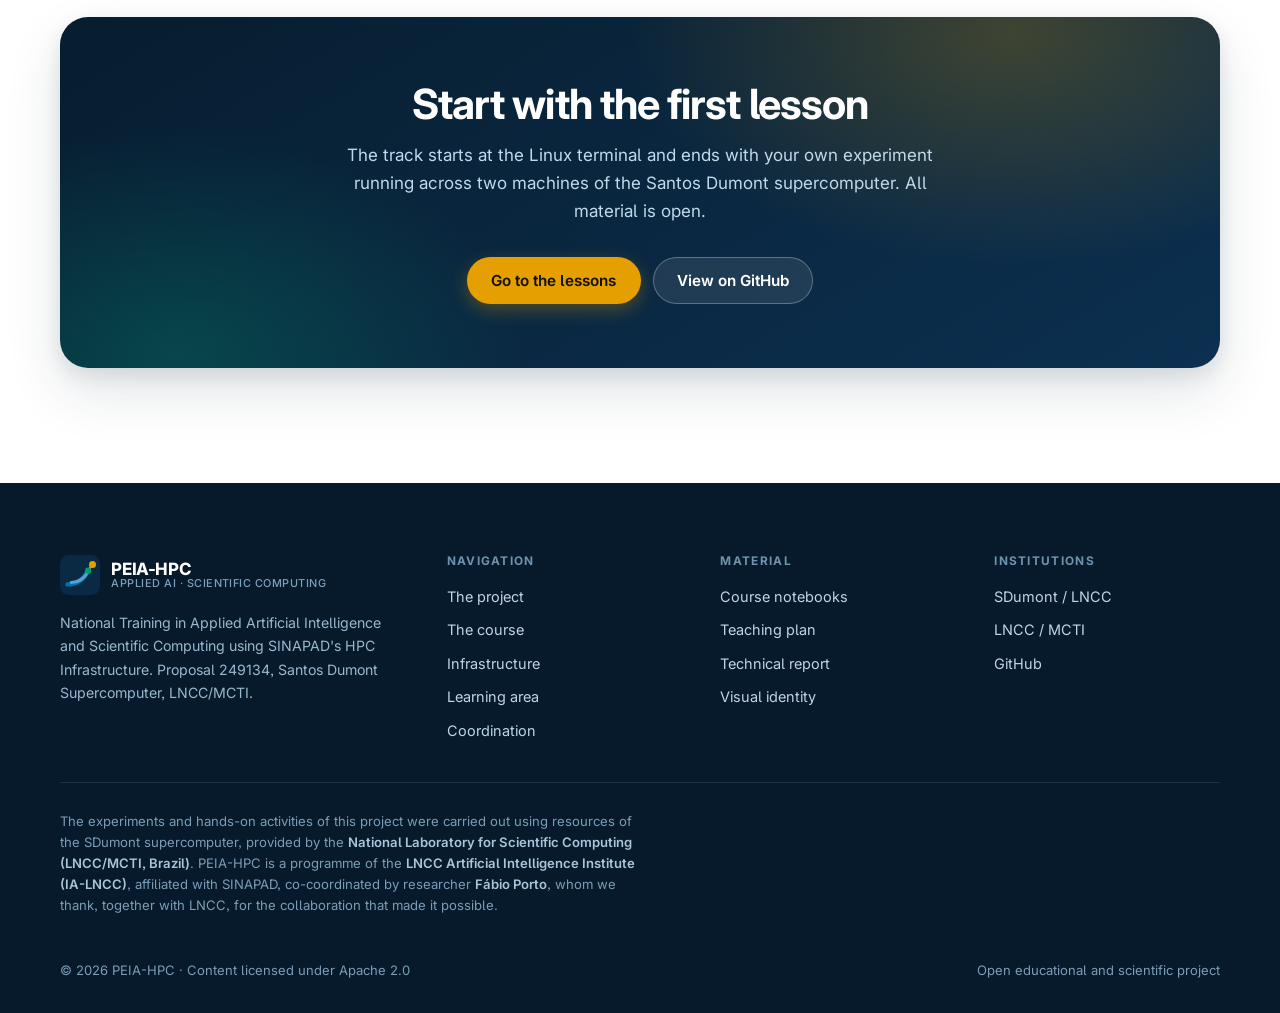
==== commit 78485e85: "Versiona os assets para o cache nao servir CSS antigo O CSS e os scripts eram referenciados sem para" ====
--- a/index.html
+++ b/index.html
@@ -23,7 +23,7 @@
 <link rel="preconnect" href="https://fonts.googleapis.com">
 <link rel="preconnect" href="https://fonts.gstatic.com" crossorigin>
 <link rel="stylesheet" href="https://fonts.googleapis.com/css2?family=Inter:wght@400;500;600;700;750&family=IBM+Plex+Mono:wght@400;500&display=swap">
-<link rel="stylesheet" href="assets/css/estilo.css">
+<link rel="stylesheet" href="assets/css/estilo.css?v=2">
 <noscript><style>.revelar{opacity:1;transform:none}</style></noscript>
 
 <script type="application/ld+json">
@@ -645,7 +645,7 @@
   </div>
 </footer>
 
-<script src="assets/js/i18n.js"></script>
-<script src="assets/js/site.js"></script>
+<script src="assets/js/i18n.js?v=2"></script>
+<script src="assets/js/site.js?v=2"></script>
 </body>
 </html>
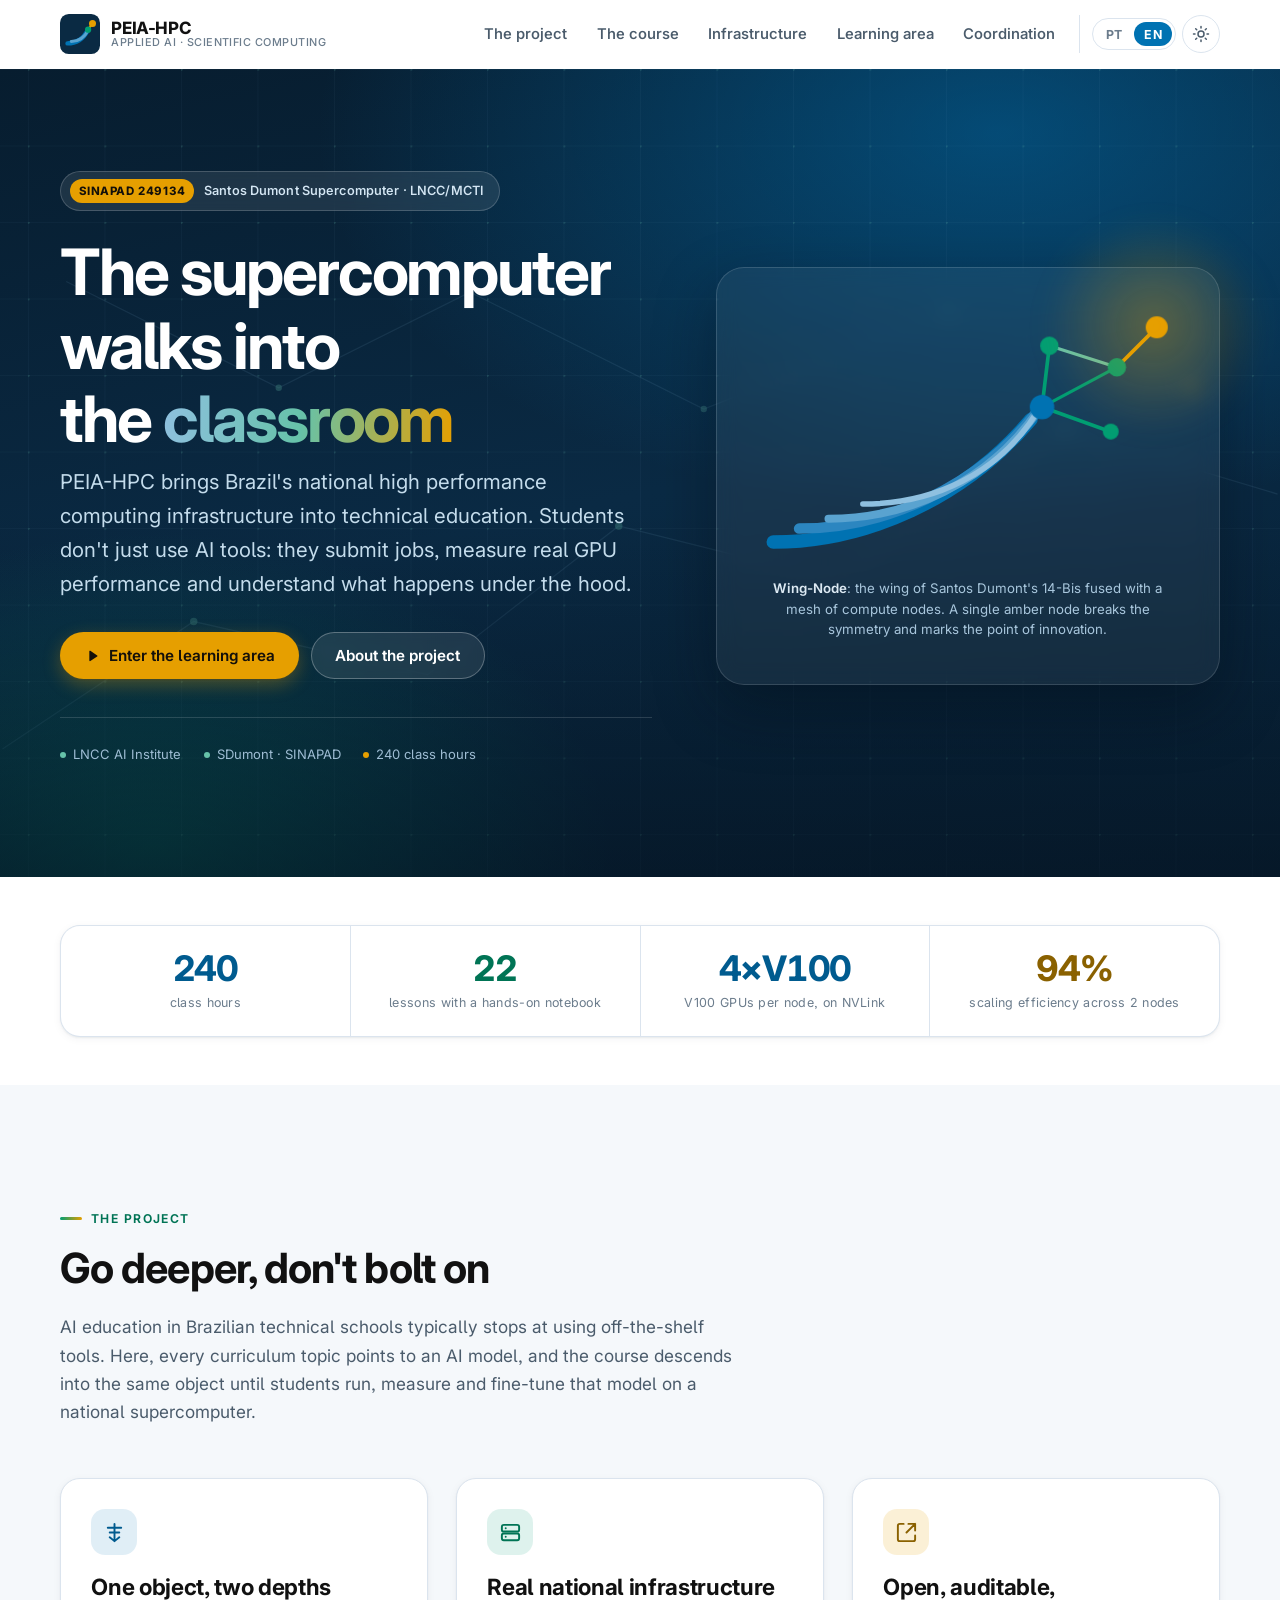
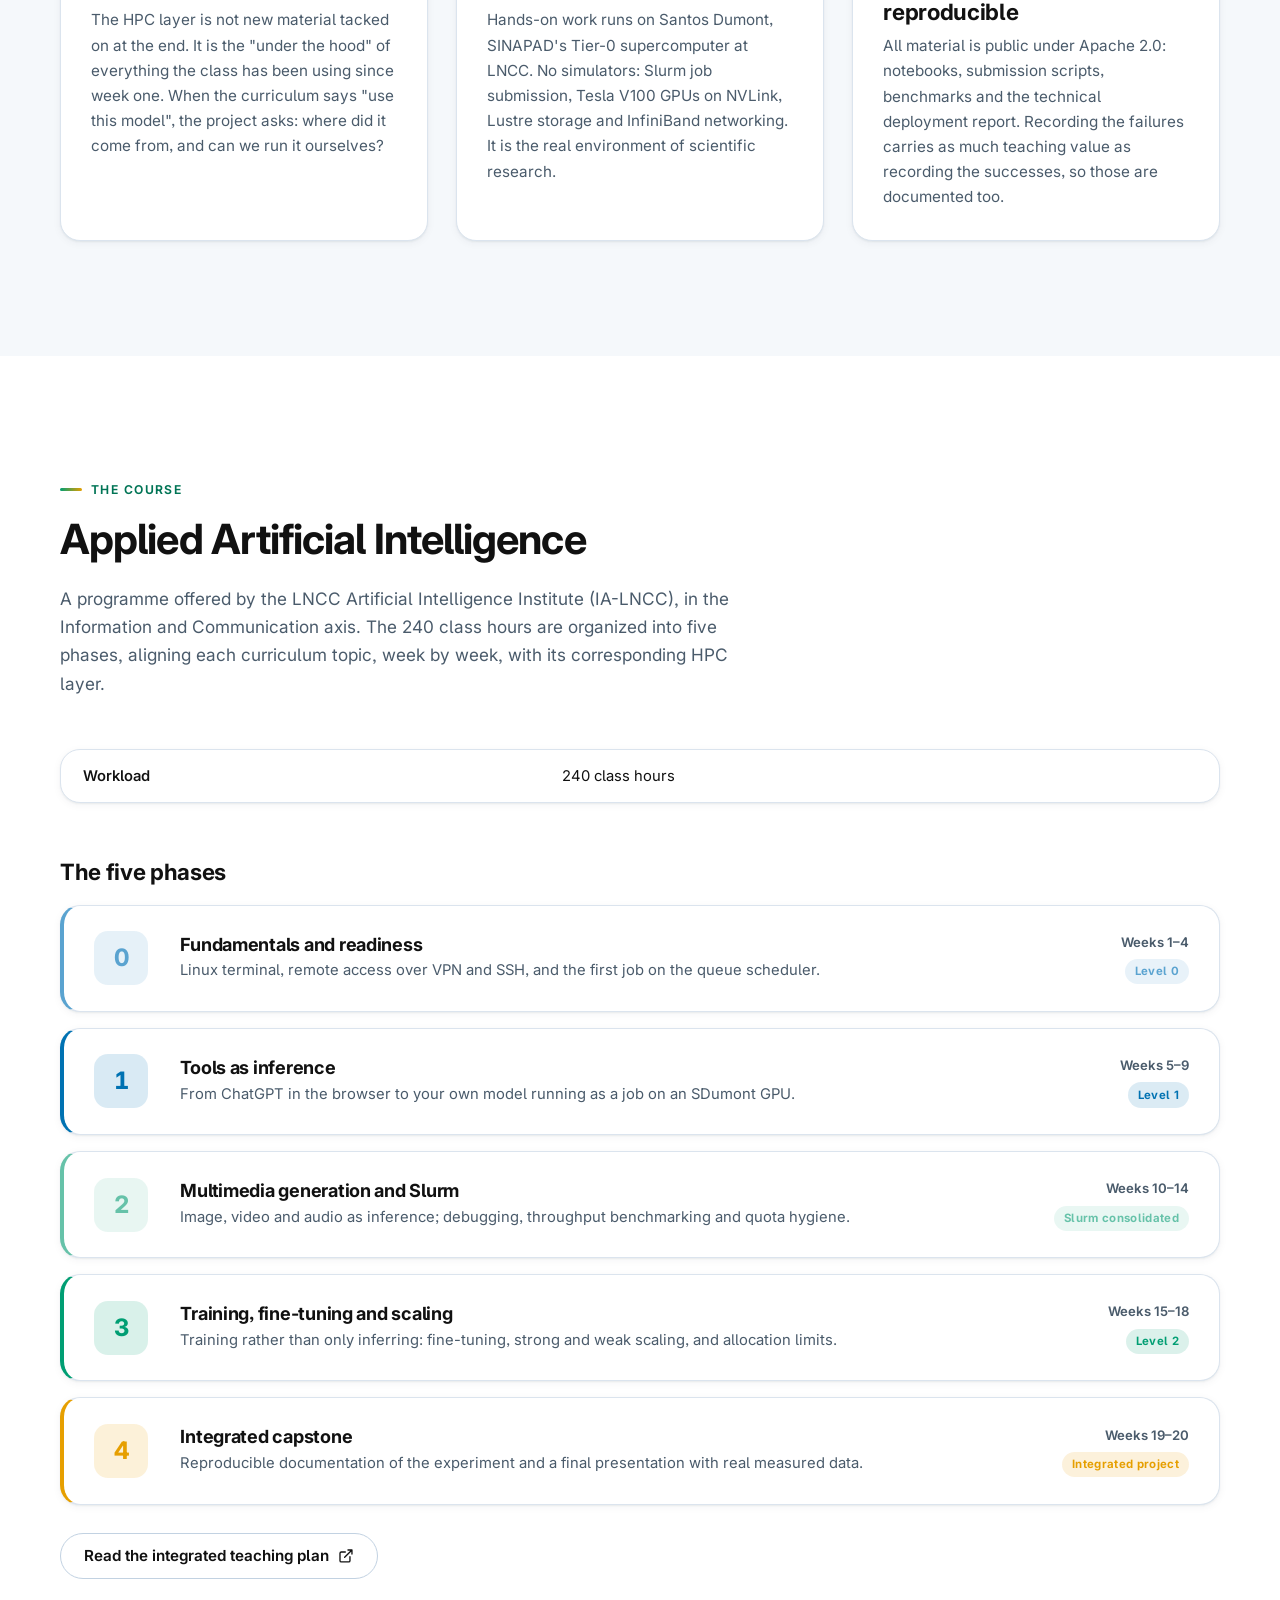
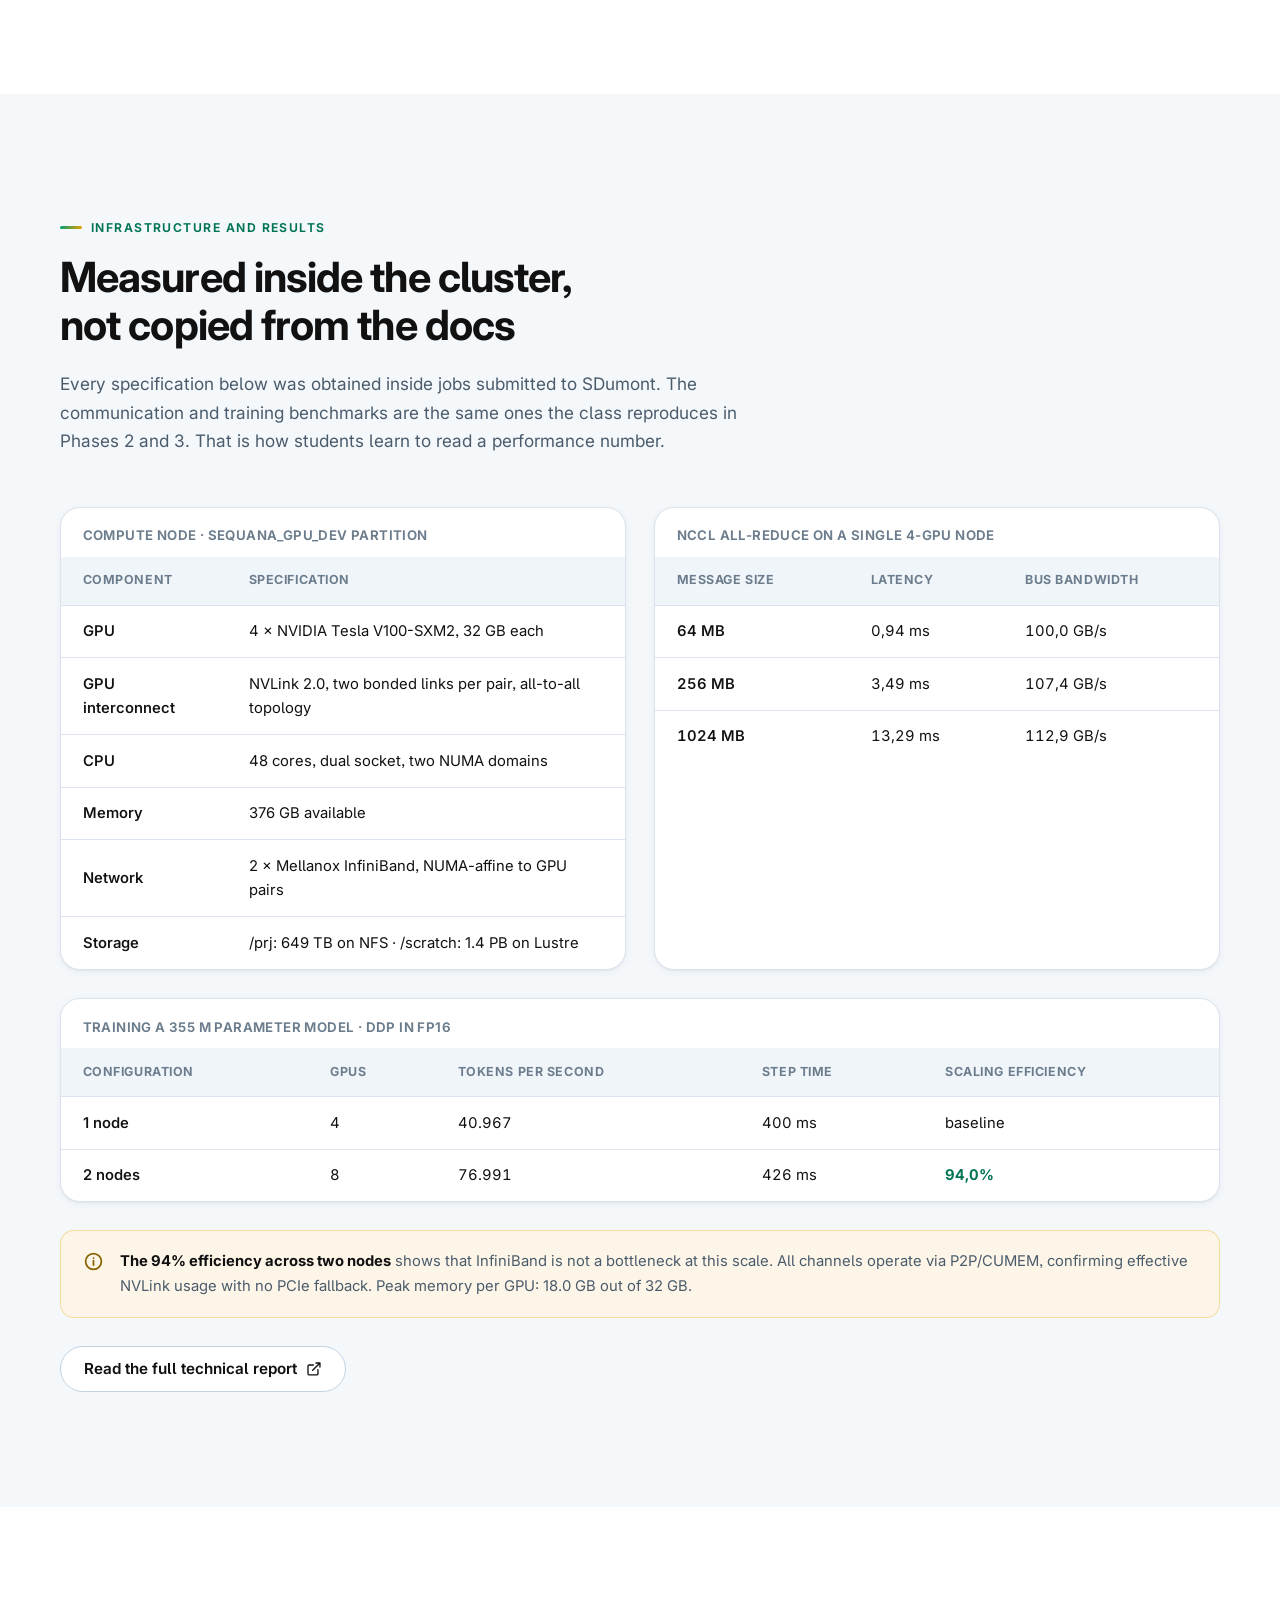
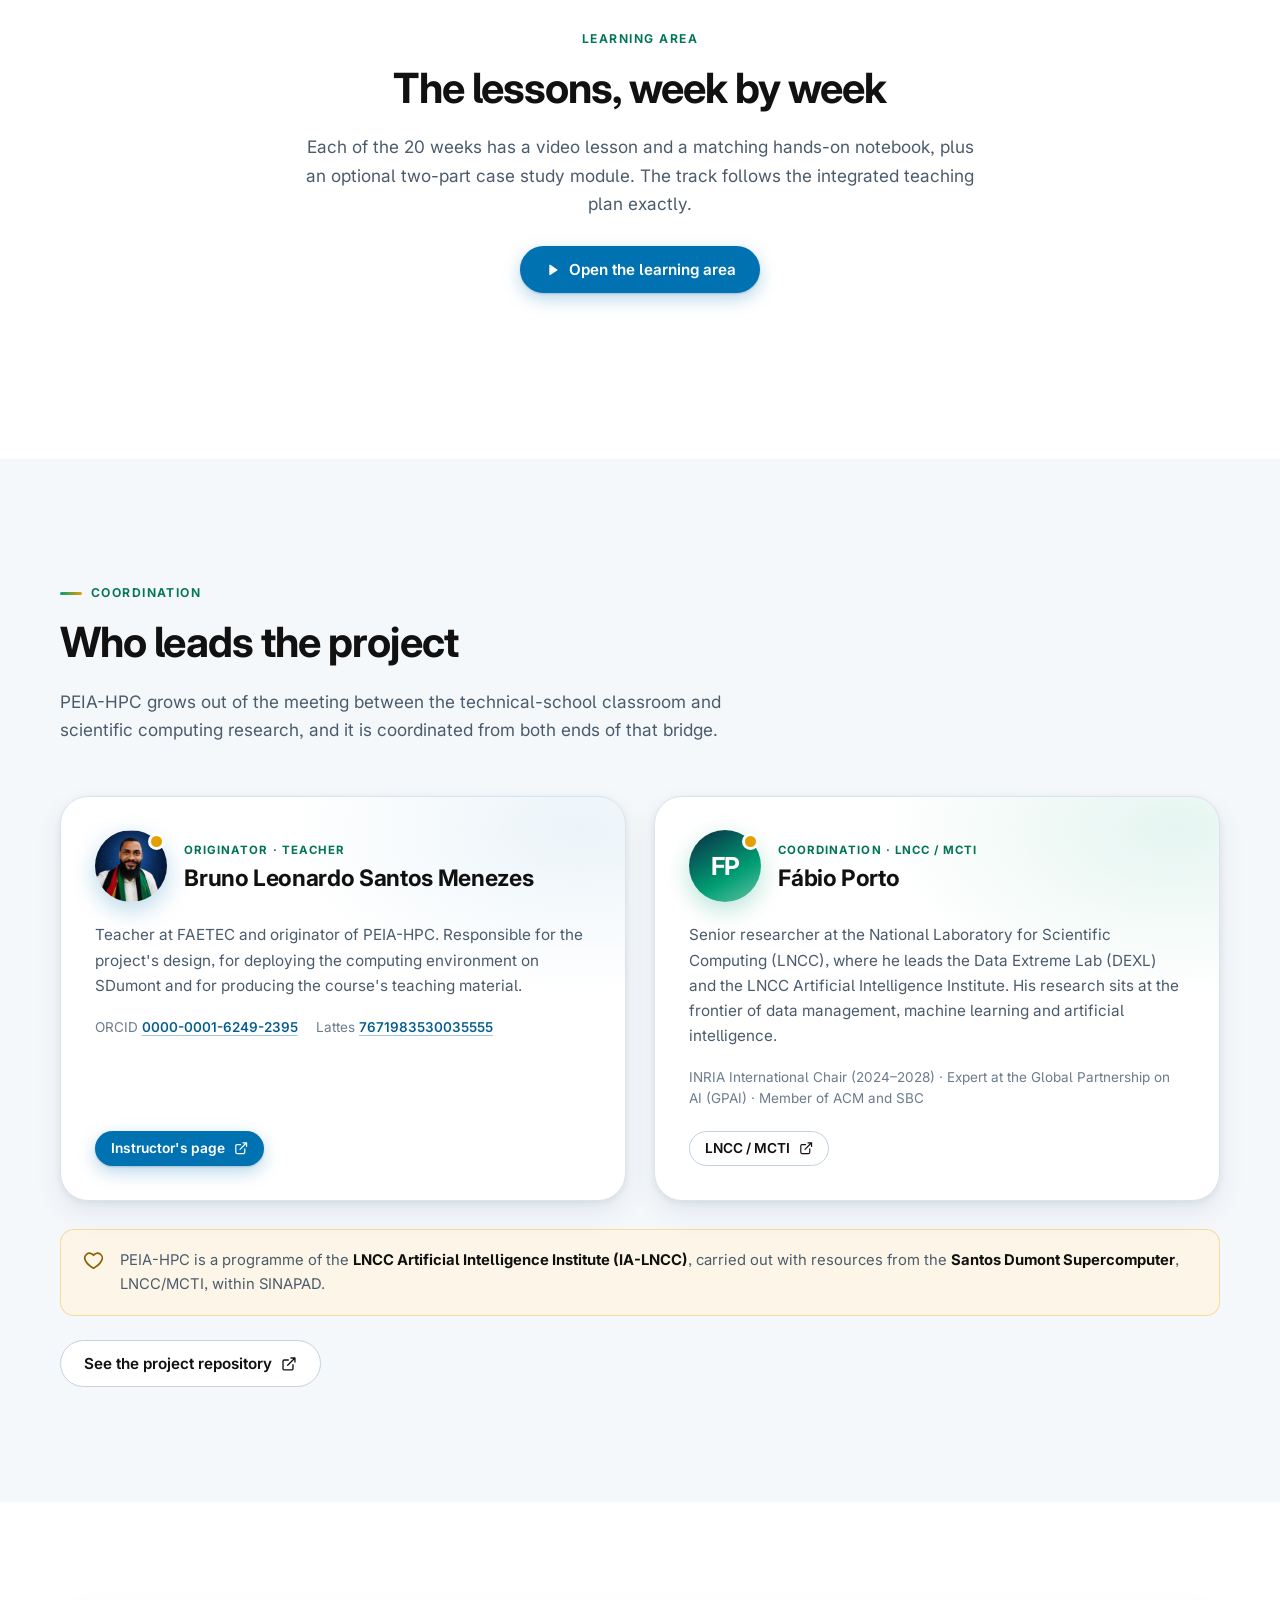
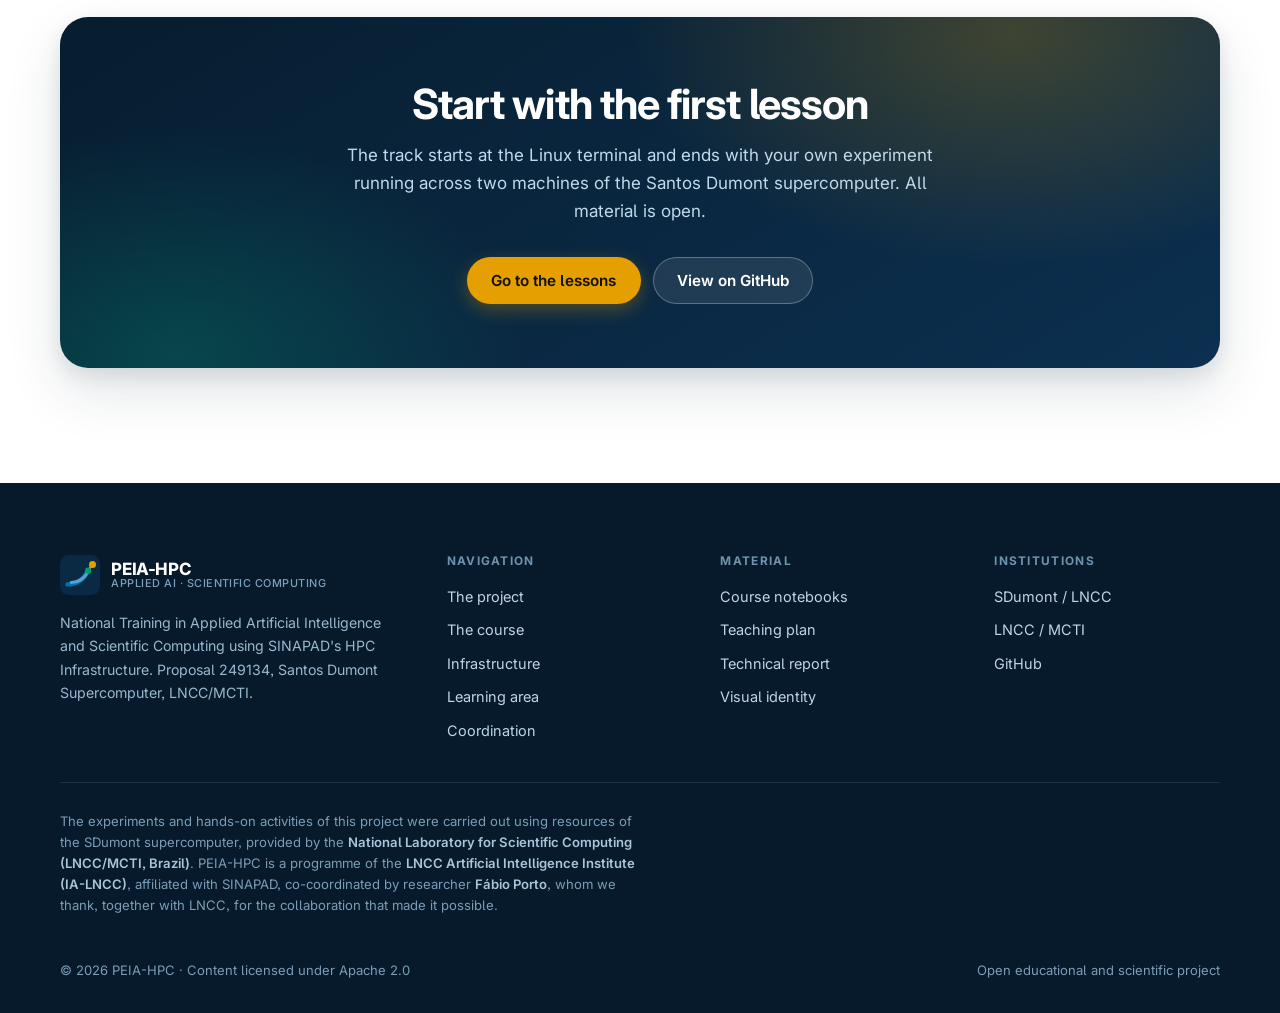
==== commit cf3f4143: "Rotulo do idealizador no cartao de coordenacao Troca "Coordenacao · FAETEC" por "Idealizador · Profe" ====
--- a/index.html
+++ b/index.html
@@ -23,7 +23,7 @@
 <link rel="preconnect" href="https://fonts.googleapis.com">
 <link rel="preconnect" href="https://fonts.gstatic.com" crossorigin>
 <link rel="stylesheet" href="https://fonts.googleapis.com/css2?family=Inter:wght@400;500;600;700;750&family=IBM+Plex+Mono:wght@400;500&display=swap">
-<link rel="stylesheet" href="assets/css/estilo.css?v=2">
+<link rel="stylesheet" href="assets/css/estilo.css?v=3">
 <noscript><style>.revelar{opacity:1;transform:none}</style></noscript>
 
 <script type="application/ld+json">
@@ -498,7 +498,7 @@
               <img src="assets/img/bruno-menezes.jpg" alt="" width="72" height="72" loading="lazy" decoding="async">
             </div>
           <div>
-            <p class="coordenador__papel" data-i18n="coord.b.papel">Coordenação · FAETEC</p>
+            <p class="coordenador__papel" data-i18n="coord.b.papel">Idealizador · Professor</p>
             <h3 class="coordenador__nome" data-i18n="coord.b.nome">Bruno Leonardo Santos Menezes</h3>
           </div>
         </header>
@@ -645,7 +645,7 @@
   </div>
 </footer>
 
-<script src="assets/js/i18n.js?v=2"></script>
-<script src="assets/js/site.js?v=2"></script>
+<script src="assets/js/i18n.js?v=3"></script>
+<script src="assets/js/site.js?v=3"></script>
 </body>
 </html>
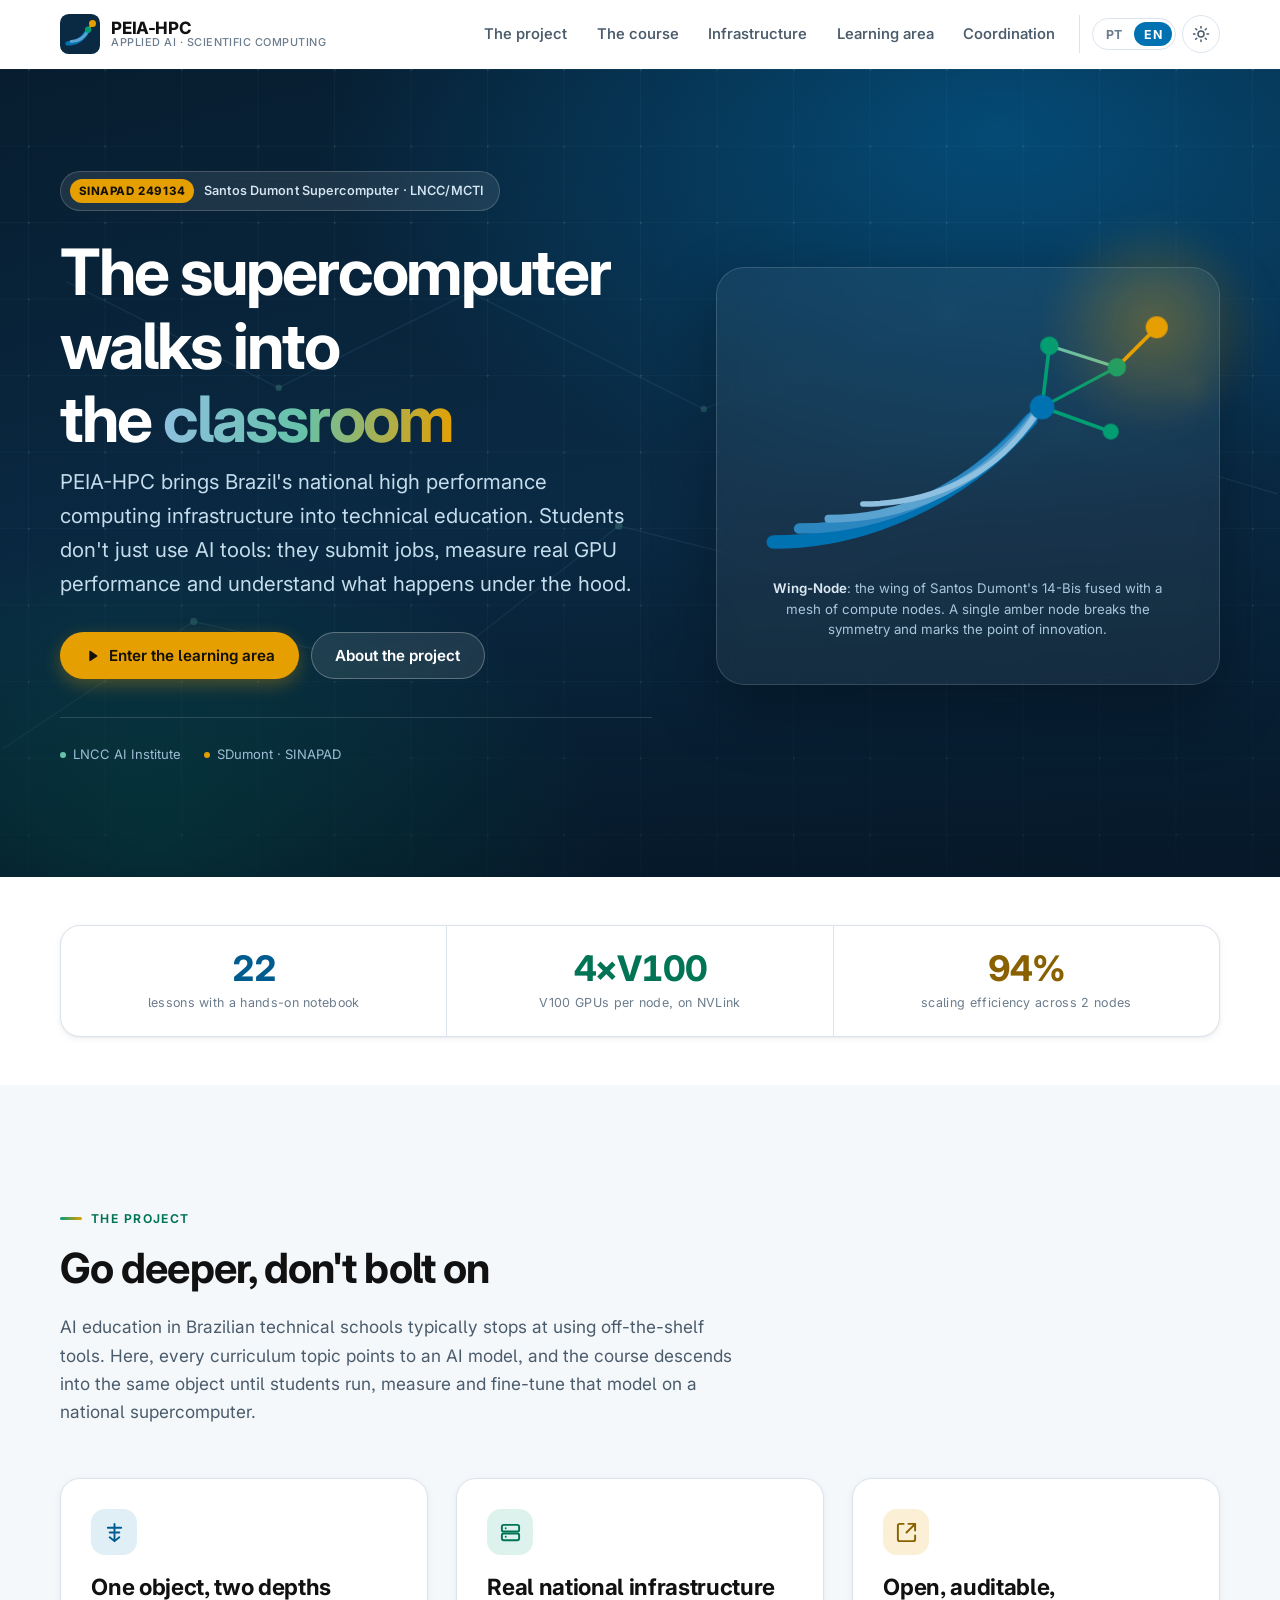
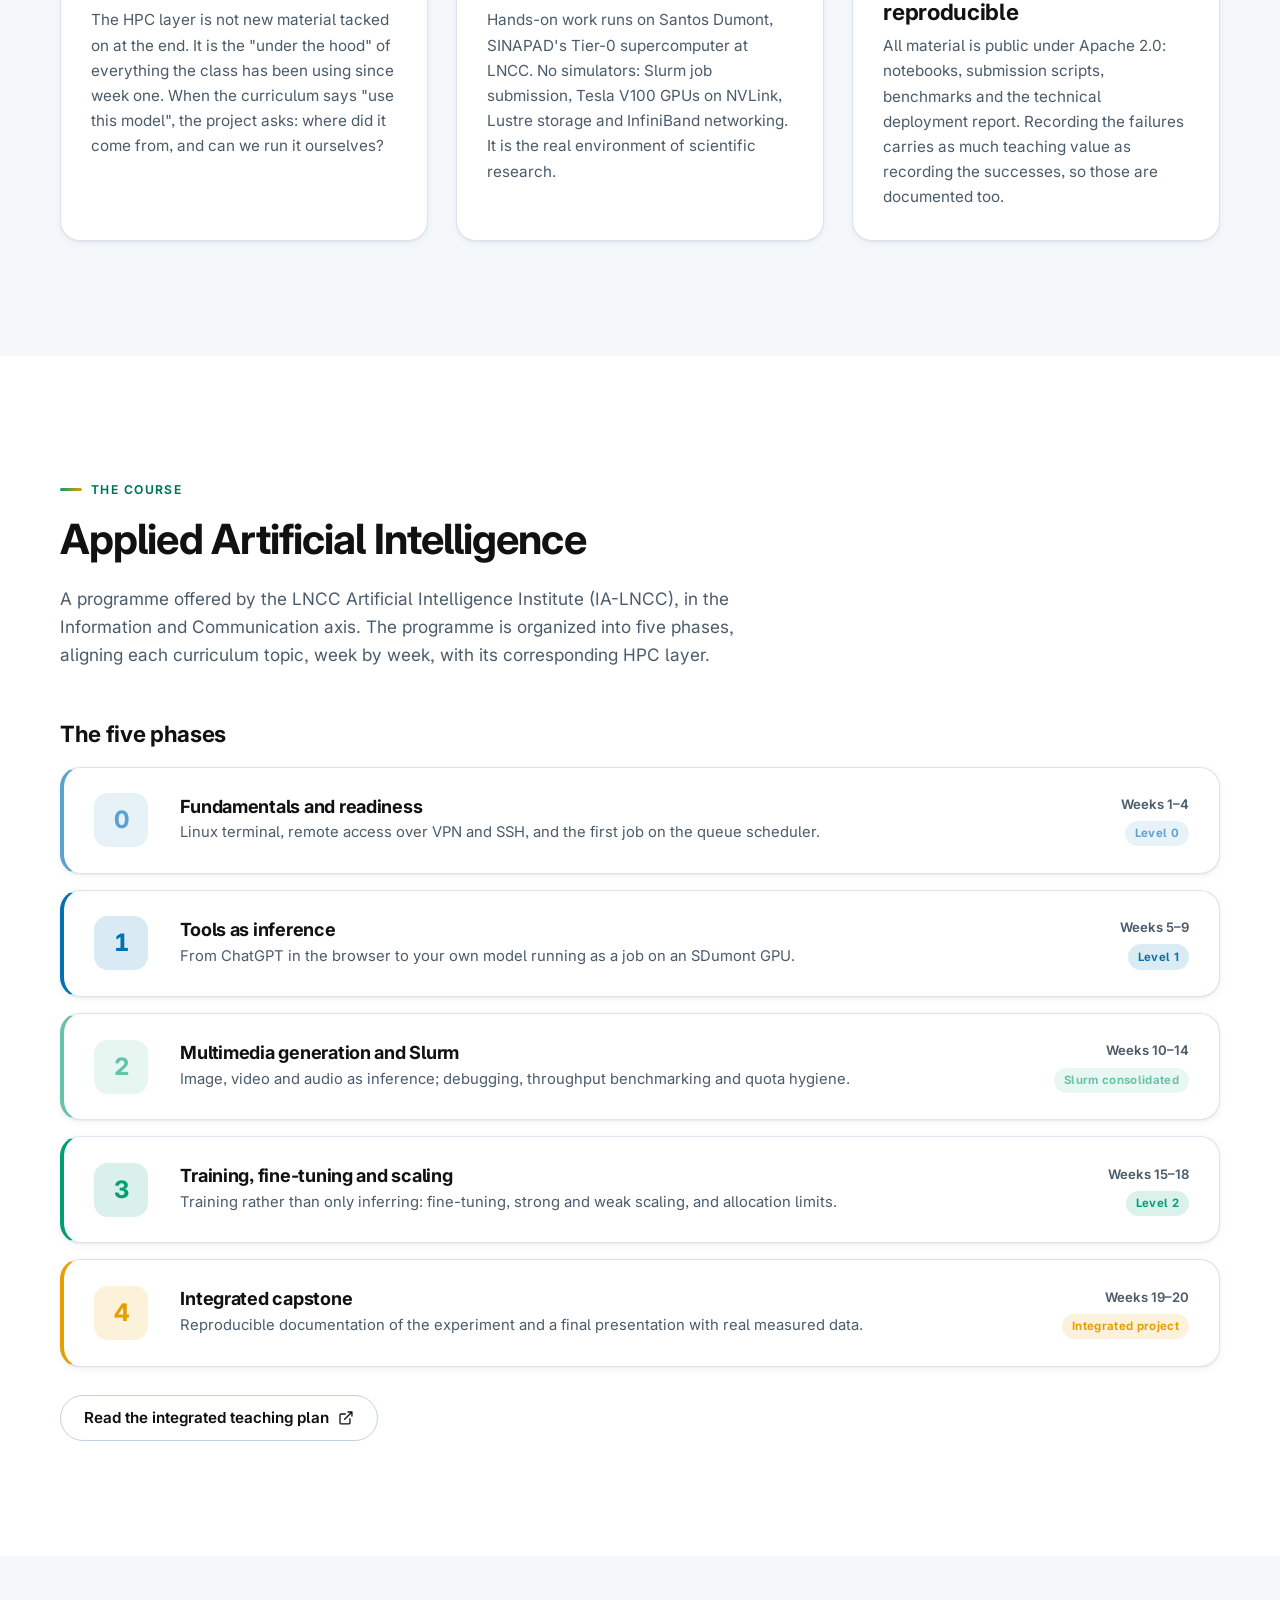
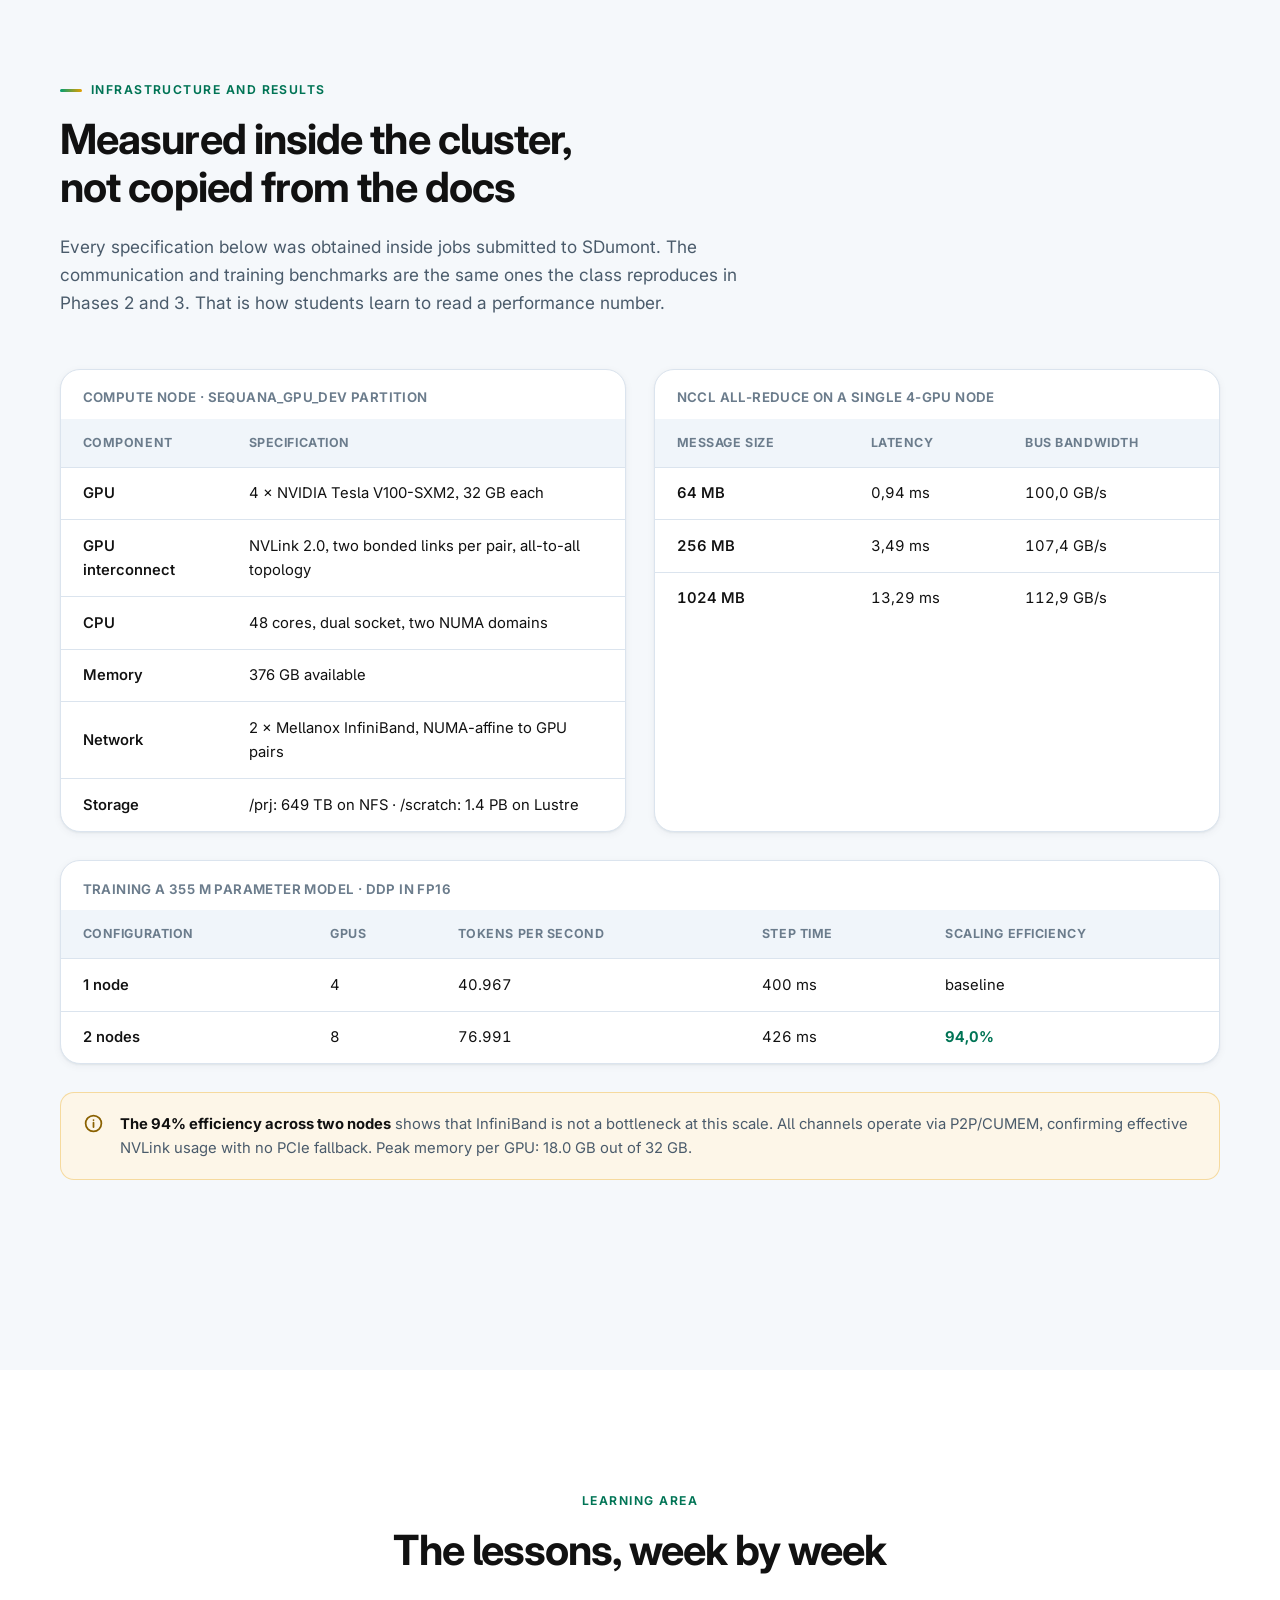
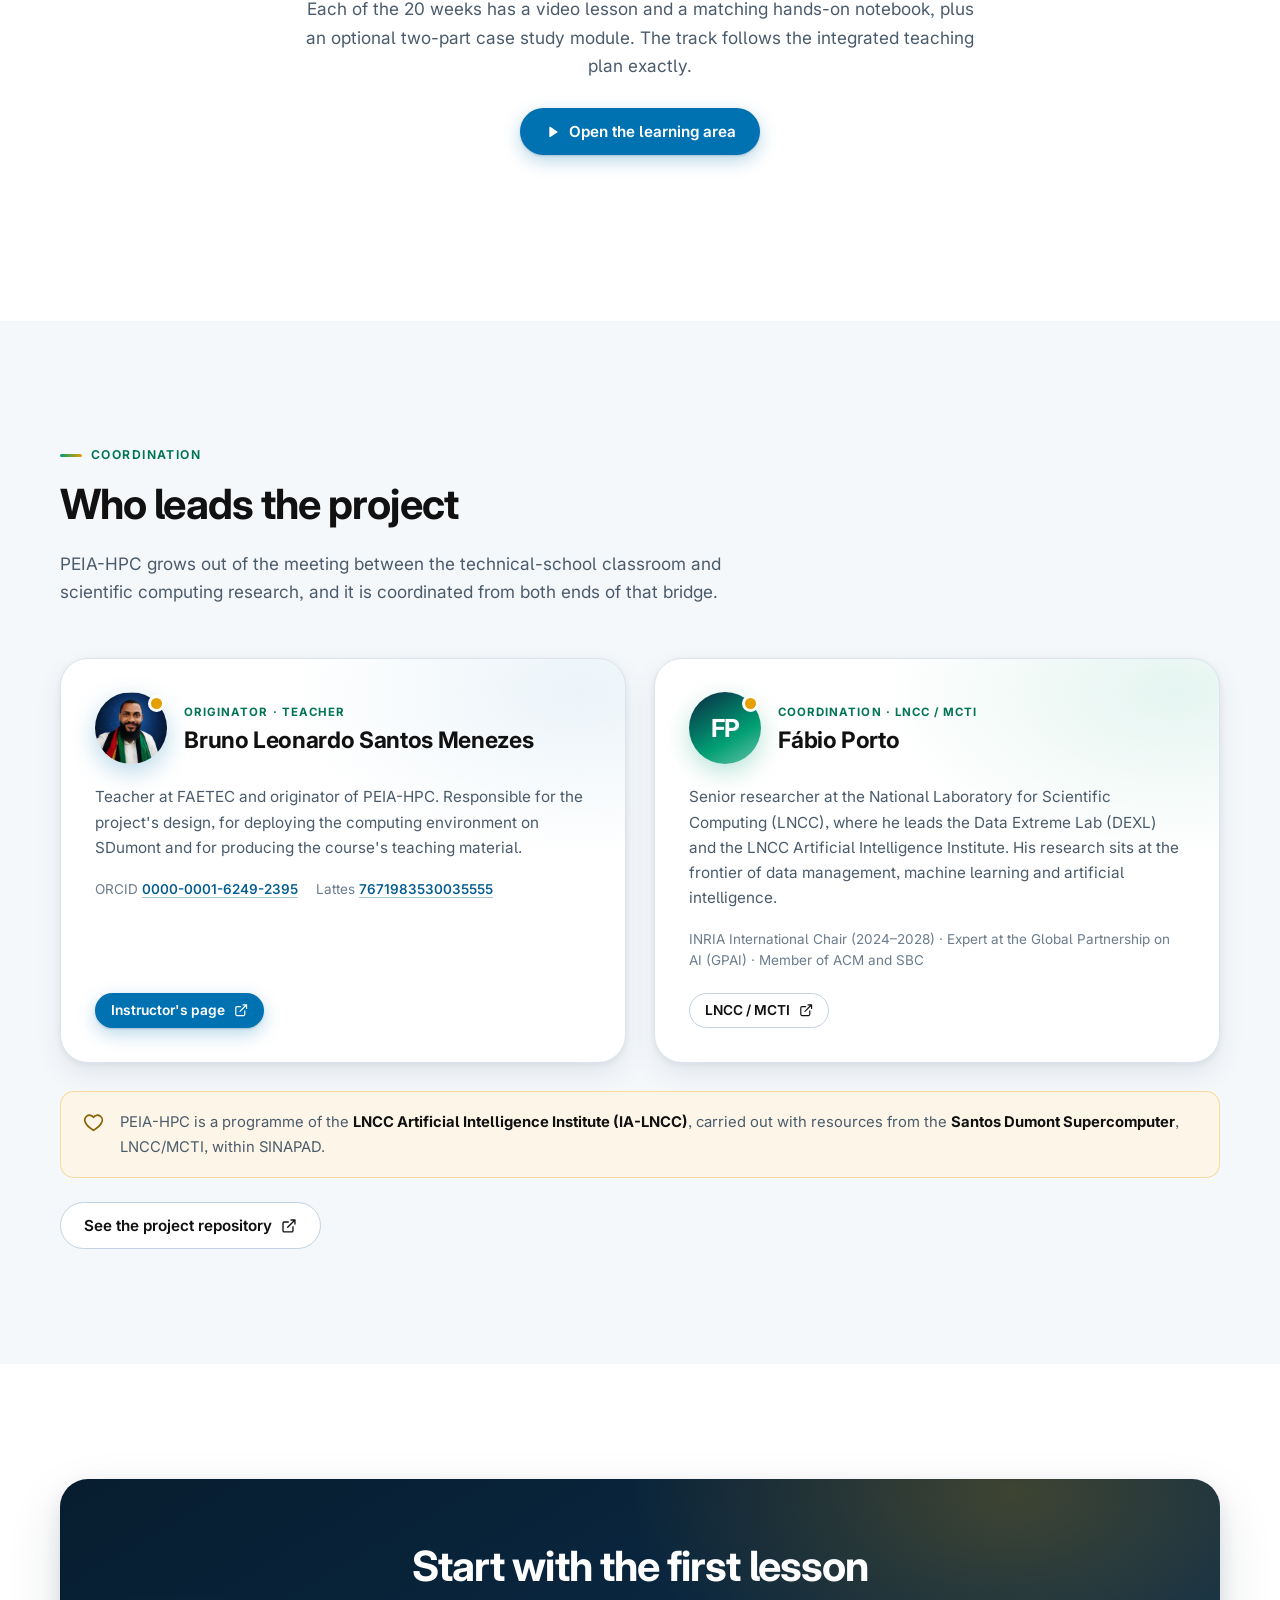
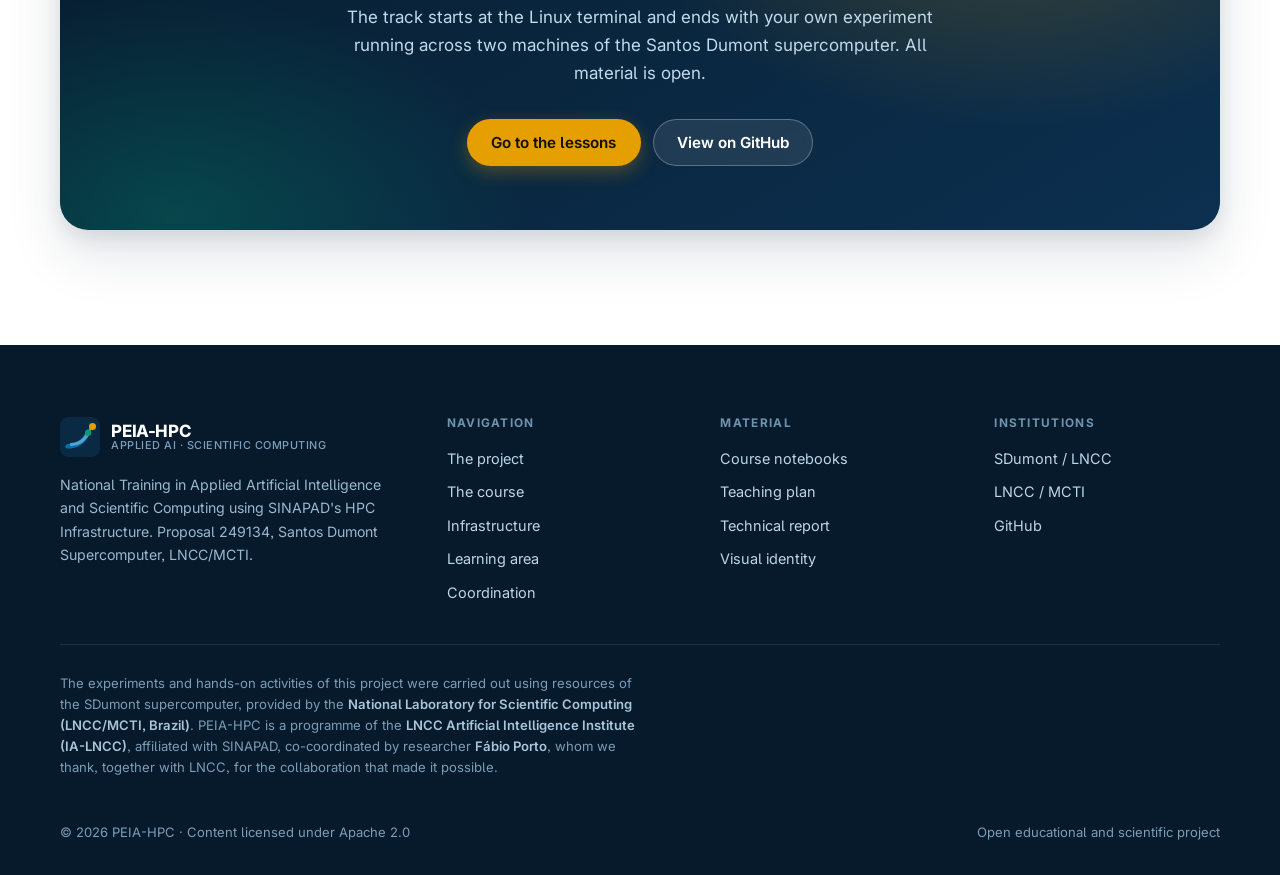
==== commit 9bd372b3: "Remove a carga horaria Com a carga horaria fora, a tabela de dados do curso deixa de existir: a seca" ====
--- a/index.html
+++ b/index.html
@@ -4,7 +4,7 @@
 <meta charset="utf-8">
 <meta name="viewport" content="width=device-width, initial-scale=1">
 <title>PEIA-HPC · Formação em IA aplicada e computação científica</title>
-<meta name="description" data-i18n-content="meta.desc.index" content="Formação de 240 horas-aula em Inteligência Artificial Aplicada do Instituto de Inteligência Artificial do LNCC, com prática real no supercomputador Santos Dumont.">
+<meta name="description" data-i18n-content="meta.desc.index" content="Formação em Inteligência Artificial Aplicada do Instituto de Inteligência Artificial do LNCC, com prática real no supercomputador Santos Dumont.">
 <meta name="author" content="Bruno Leonardo Santos Menezes">
 <meta name="theme-color" content="#071d2f">
 
@@ -23,7 +23,7 @@
 <link rel="preconnect" href="https://fonts.googleapis.com">
 <link rel="preconnect" href="https://fonts.gstatic.com" crossorigin>
 <link rel="stylesheet" href="https://fonts.googleapis.com/css2?family=Inter:wght@400;500;600;700;750&family=IBM+Plex+Mono:wght@400;500&display=swap">
-<link rel="stylesheet" href="assets/css/estilo.css?v=3">
+<link rel="stylesheet" href="assets/css/estilo.css?v=4">
 <noscript><style>.revelar{opacity:1;transform:none}</style></noscript>
 
 <script type="application/ld+json">
@@ -169,7 +169,6 @@
       <p class="hero__creditos">
         <span data-i18n="hero.cred.1">Instituto de IA do LNCC</span>
         <span data-i18n="hero.cred.2">SDumont · SINAPAD</span>
-        <span data-i18n="hero.cred.3">240 horas-aula</span>
       </p>
     </div>
 
@@ -208,10 +207,6 @@
   <div class="envoltorio">
     <div class="indicadores revelar">
       <div class="indicador">
-        <span class="indicador__valor">240</span>
-        <span class="indicador__rotulo" data-i18n="ind.1.r">horas-aula</span>
-      </div>
-      <div class="indicador">
         <span class="indicador__valor">22</span>
         <span class="indicador__rotulo" data-i18n="ind.3.r">aulas com notebook prático</span>
       </div>
@@ -274,16 +269,9 @@
     <div class="secao__cabecalho revelar">
       <p class="selo" data-i18n="curso.selo">O curso</p>
       <h2 data-i18n="curso.titulo">Inteligência Artificial Aplicada</h2>
-      <p class="texto-guia" data-i18n="curso.texto">Formação oferecida pelo Instituto de Inteligência Artificial do LNCC (IA-LNCC), no eixo de Informação e Comunicação. As 240 horas-aula se organizam em cinco fases, alinhando semana a semana cada tópico do currículo à sua camada de HPC correspondente.</p>
-    </div>
-
-    <div class="tabela-rolagem revelar" style="margin-bottom: clamp(2.5rem, 5vw, 3.5rem);">
-      <table>
-        <tbody>
-          <tr><td data-i18n="curso.fato.1.r">Carga horária</td><td data-i18n="curso.fato.1.v">240 horas-aula</td></tr>
-        </tbody>
-      </table>
-    </div>
+      <p class="texto-guia" data-i18n="curso.texto">Formação oferecida pelo Instituto de Inteligência Artificial do LNCC (IA-LNCC), no eixo de Informação e Comunicação. O percurso se organiza em cinco fases, alinhando semana a semana cada tópico do currículo à sua camada de HPC correspondente.</p>
+    </div>
+
 
     <h3 class="revelar" style="margin-bottom: 1.25rem;" data-i18n="curso.fases.titulo">As cinco fases</h3>
 
@@ -645,7 +633,7 @@
   </div>
 </footer>
 
-<script src="assets/js/i18n.js?v=3"></script>
-<script src="assets/js/site.js?v=3"></script>
+<script src="assets/js/i18n.js?v=4"></script>
+<script src="assets/js/site.js?v=4"></script>
 </body>
 </html>
--- a/assets/css/estilo.css
+++ b/assets/css/estilo.css
@@ -923,7 +923,7 @@
   color: var(--teal-texto);
 }
 
-.indicador:nth-child(4) .indicador__valor {
+.indicador:nth-child(3) .indicador__valor {
   color: var(--ambar-texto);
 }
 
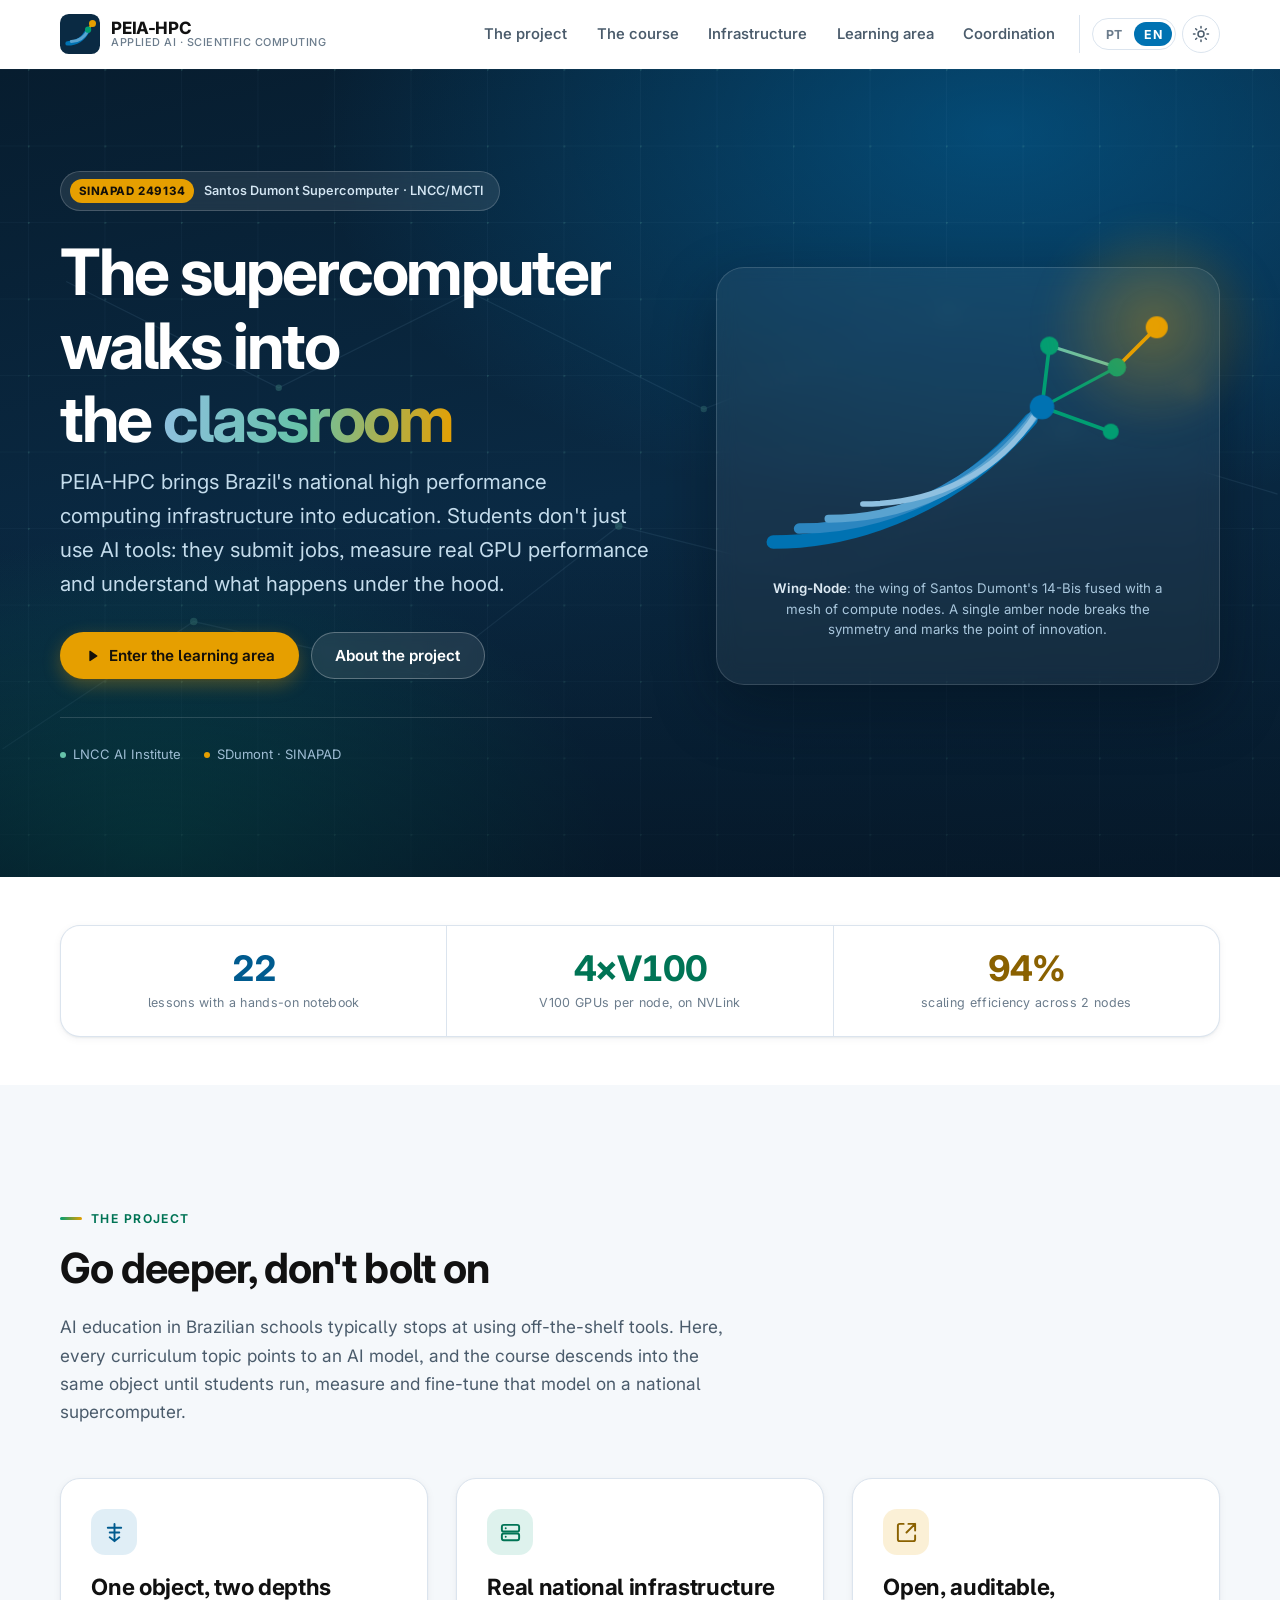
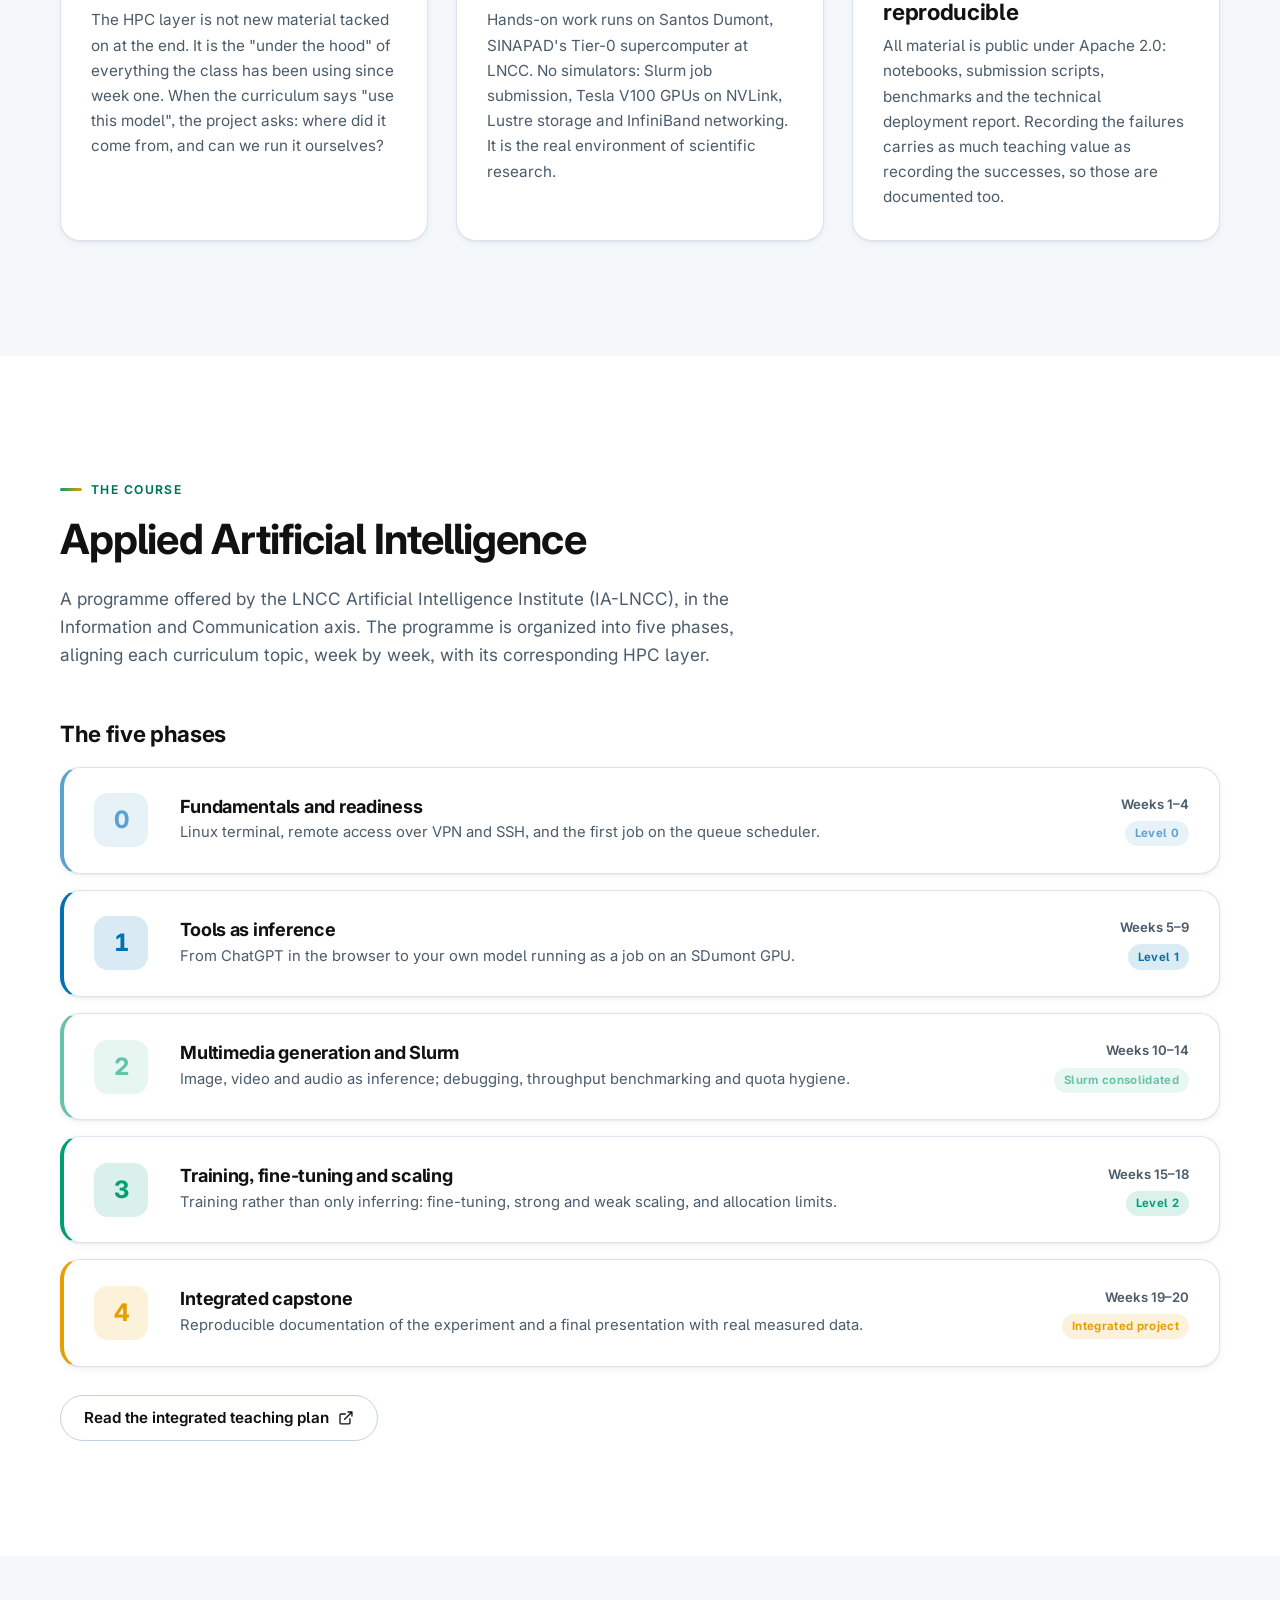
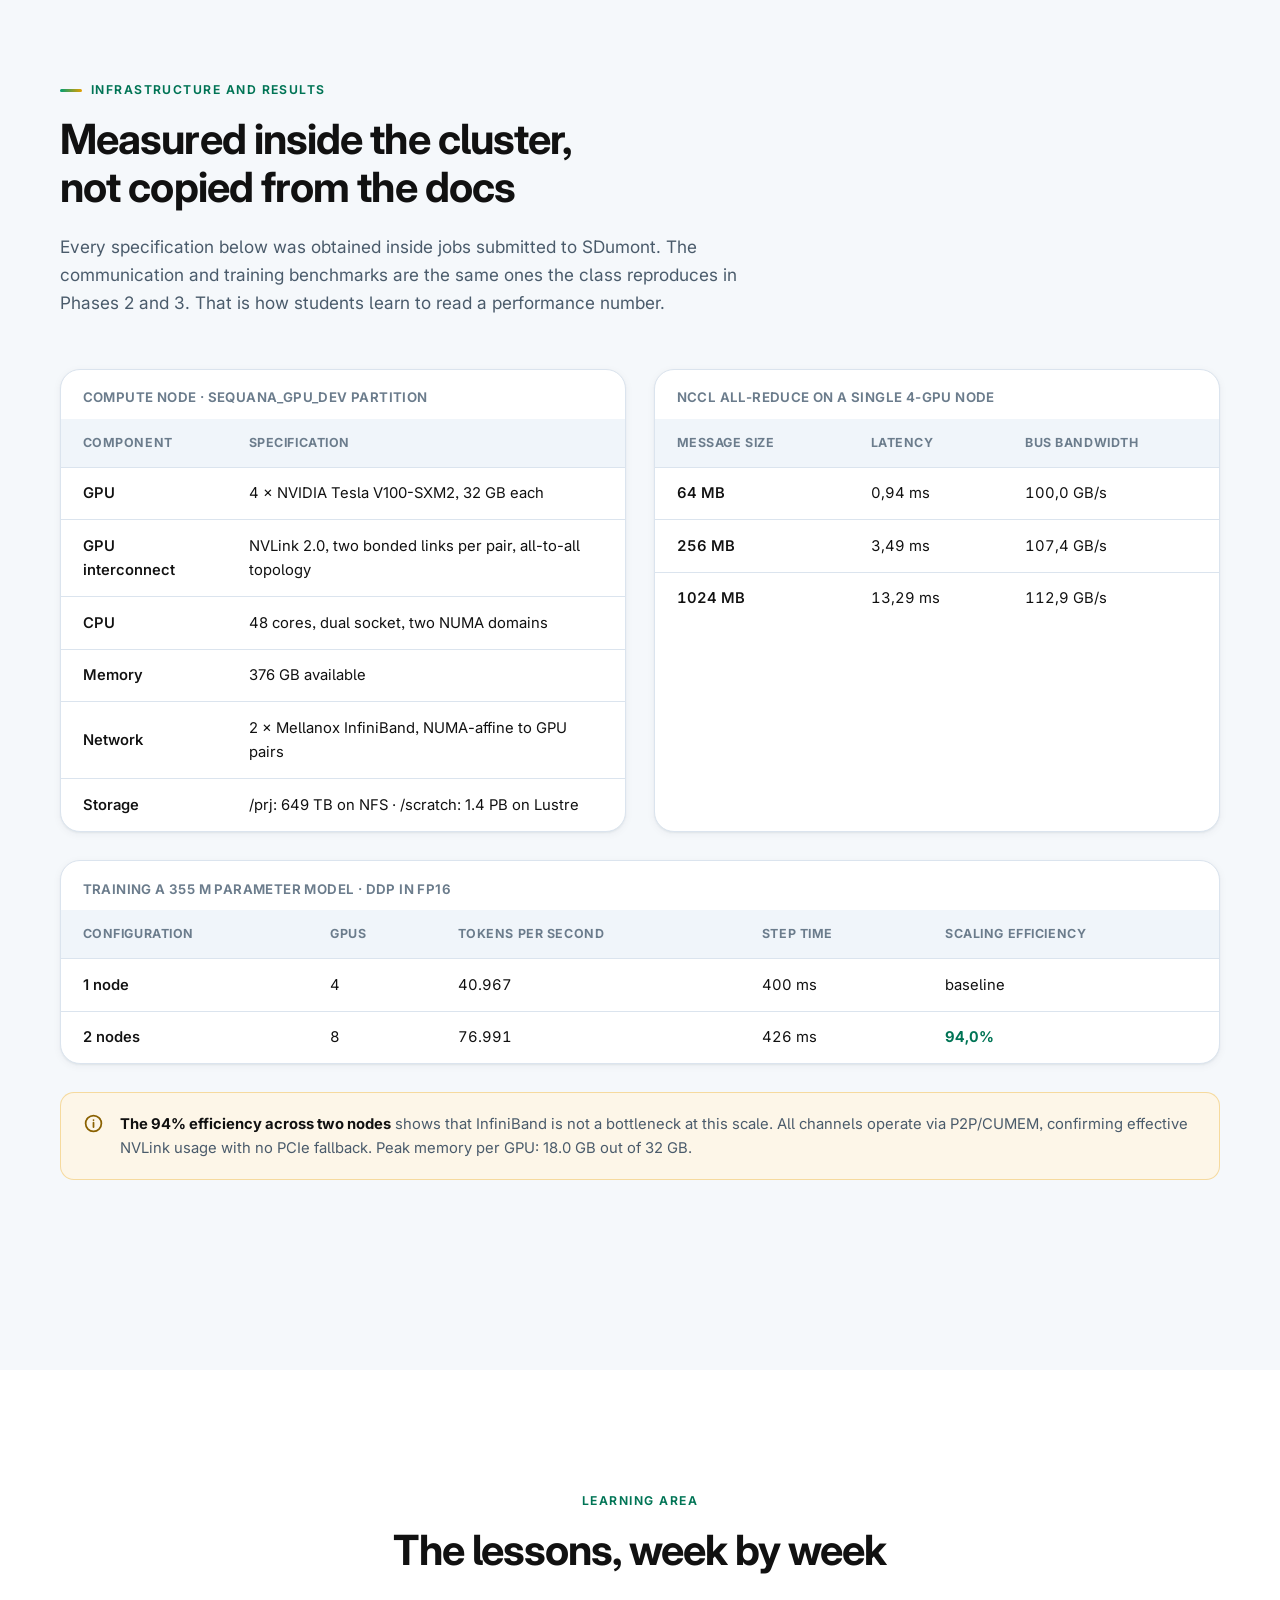
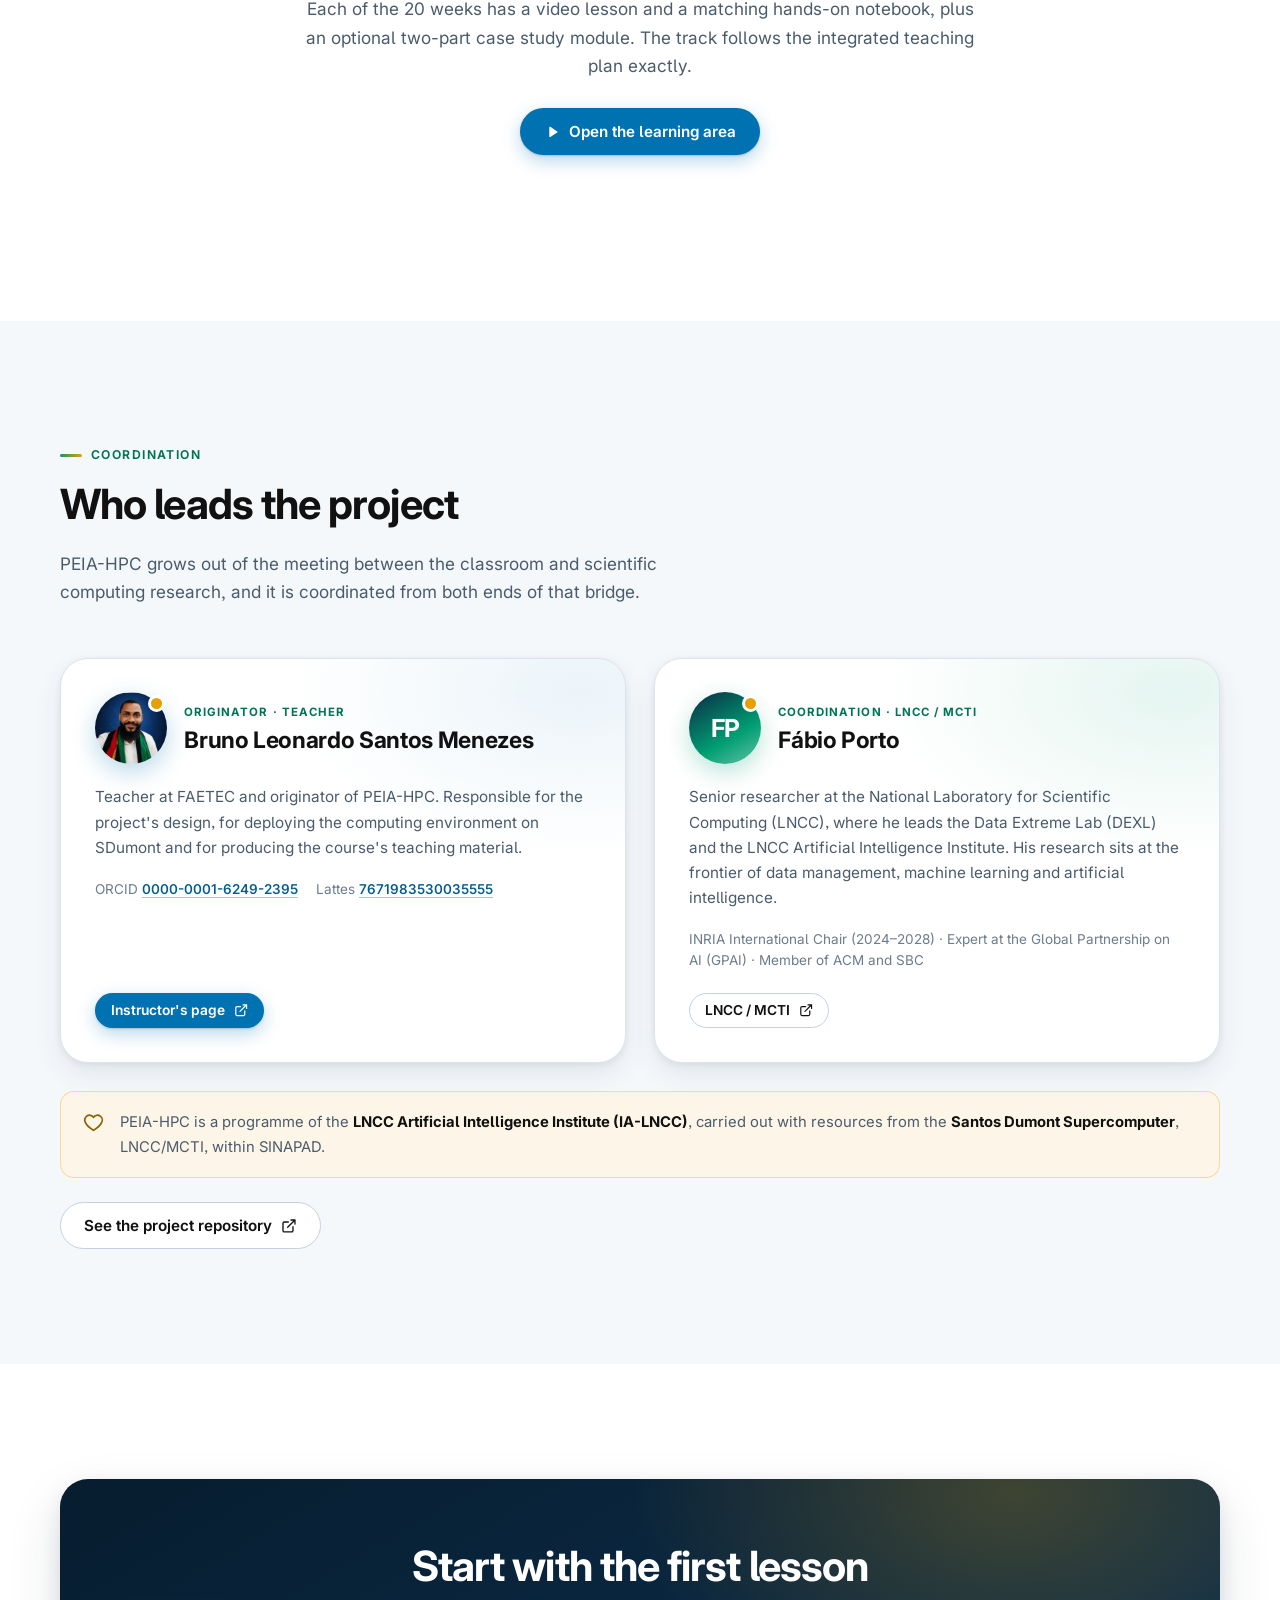
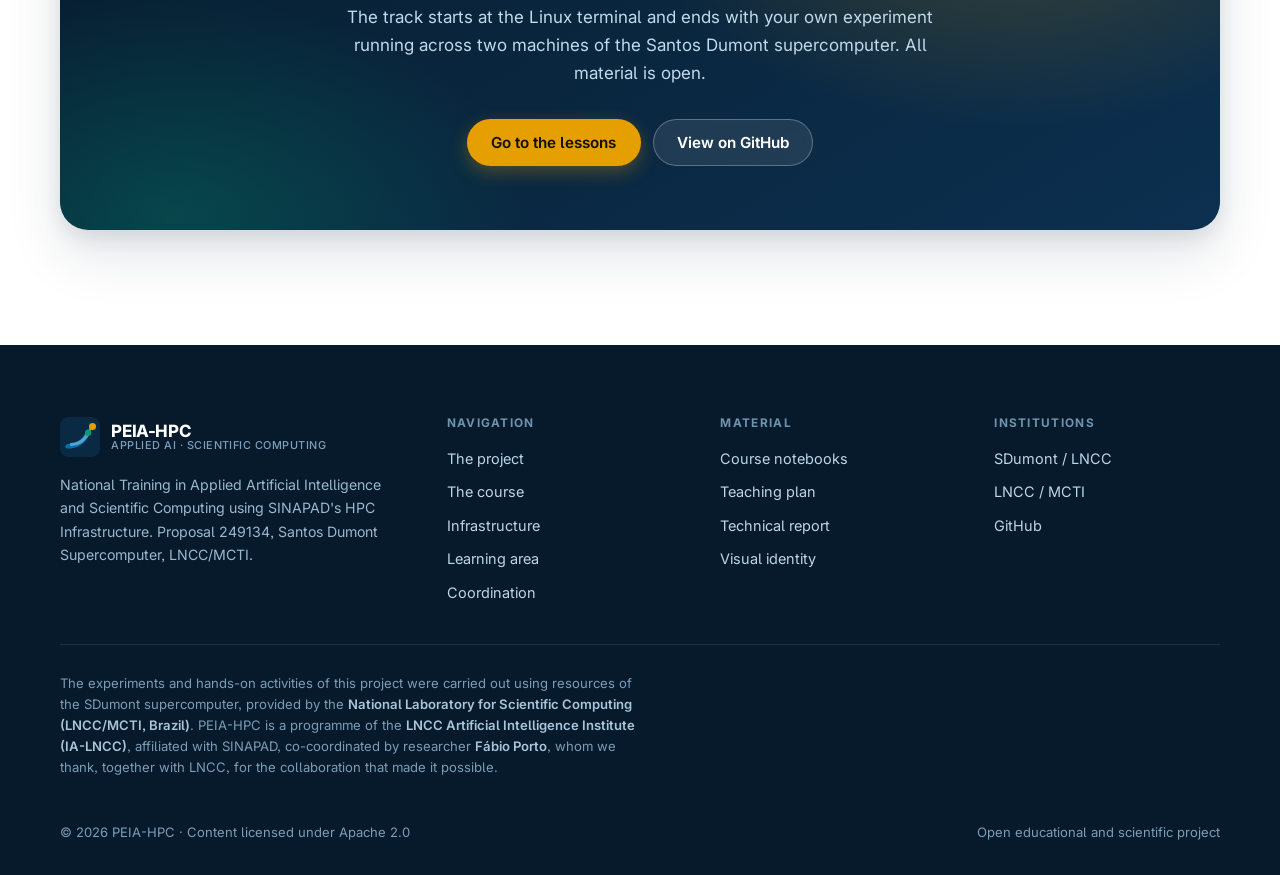
==== commit cb689888: "Site: fala em ensino, sem o qualificador tecnico Remove "tecnico" de todas as ocorrencias de "ensino" ====
--- a/index.html
+++ b/index.html
@@ -23,7 +23,7 @@
 <link rel="preconnect" href="https://fonts.googleapis.com">
 <link rel="preconnect" href="https://fonts.gstatic.com" crossorigin>
 <link rel="stylesheet" href="https://fonts.googleapis.com/css2?family=Inter:wght@400;500;600;700;750&family=IBM+Plex+Mono:wght@400;500&display=swap">
-<link rel="stylesheet" href="assets/css/estilo.css?v=4">
+<link rel="stylesheet" href="assets/css/estilo.css?v=6">
 <noscript><style>.revelar{opacity:1;transform:none}</style></noscript>
 
 <script type="application/ld+json">
@@ -156,7 +156,7 @@
 
       <h1 class="hero__titulo" data-i18n-html="hero.titulo">O supercomputador entra na <em>sala de aula</em></h1>
 
-      <p class="hero__subtitulo" data-i18n="hero.sub">O PEIA-HPC leva a infraestrutura nacional de computação de alto desempenho para o ensino técnico. O aluno não só usa ferramentas de IA: submete jobs, mede desempenho real de GPU e entende o que acontece por baixo do capô.</p>
+      <p class="hero__subtitulo" data-i18n="hero.sub">O PEIA-HPC leva a infraestrutura nacional de computação de alto desempenho para o ensino. O aluno não só usa ferramentas de IA: submete jobs, mede desempenho real de GPU e entende o que acontece por baixo do capô.</p>
 
       <div class="grupo-botoes hero__acoes">
         <a class="botao botao--acento" href="ensino.html">
@@ -229,7 +229,7 @@
     <div class="secao__cabecalho revelar">
       <p class="selo" data-i18n="projeto.selo">O projeto</p>
       <h2 data-i18n="projeto.titulo">Verticalizar, não acrescentar</h2>
-      <p class="texto-guia" data-i18n="projeto.texto">A formação em IA no ensino técnico brasileiro costuma parar no uso de ferramentas prontas. Aqui, cada tópico do currículo aponta para um modelo de IA, e o percurso desce em profundidade sobre o mesmo objeto, até o aluno rodar, medir e ajustar esse modelo em um supercomputador nacional.</p>
+      <p class="texto-guia" data-i18n="projeto.texto">A formação em IA no ensino brasileiro costuma parar no uso de ferramentas prontas. Aqui, cada tópico do currículo aponta para um modelo de IA, e o percurso desce em profundidade sobre o mesmo objeto, até o aluno rodar, medir e ajustar esse modelo em um supercomputador nacional.</p>
     </div>
 
     <div class="grade grade--3">
@@ -340,11 +340,8 @@
     </div>
 
     <div class="grupo-botoes revelar" style="margin-top: 1.75rem;">
-      <a class="botao botao--contorno" data-plano-ensino
-         data-href-pt="https://github.com/brunoleomenezes/peia-hpc/blob/main/curso/plano-de-ensino-integrado.md"
-         data-href-en="https://github.com/brunoleomenezes/peia-hpc/blob/main/curso/plano-de-ensino-integrado.en.md"
-         href="https://github.com/brunoleomenezes/peia-hpc/blob/main/curso/plano-de-ensino-integrado.md"
-         target="_blank" rel="noopener noreferrer">
+      <a class="botao botao--contorno"
+         href="plano.html">
         <span data-i18n="curso.btn.plano">Ler o plano de ensino integrado</span>
         <svg viewBox="0 0 24 24" fill="none" stroke="currentColor" stroke-width="2" stroke-linecap="round" stroke-linejoin="round" aria-hidden="true"><path d="M18 13v6a2 2 0 01-2 2H5a2 2 0 01-2-2V8a2 2 0 012-2h6M15 3h6v6M10 14L21 3"/></svg>
       </a>
@@ -439,10 +436,7 @@
 
     <div class="grupo-botoes revelar" style="margin-top: 1.75rem;">
       <a class="botao botao--contorno"
-         data-href-pt="https://github.com/brunoleomenezes/peia-hpc/blob/main/docs/relatorio-tecnico.md"
-         data-href-en="https://github.com/brunoleomenezes/peia-hpc/blob/main/docs/relatorio-tecnico.en.md"
-         href="https://github.com/brunoleomenezes/peia-hpc/blob/main/docs/relatorio-tecnico.md"
-         target="_blank" rel="noopener noreferrer">
+         href="relatorio.html">
         <span data-i18n="infra.btn.relatorio">Ler o relatório técnico completo</span>
         <svg viewBox="0 0 24 24" fill="none" stroke="currentColor" stroke-width="2" stroke-linecap="round" stroke-linejoin="round" aria-hidden="true"><path d="M18 13v6a2 2 0 01-2 2H5a2 2 0 01-2-2V8a2 2 0 012-2h6M15 3h6v6M10 14L21 3"/></svg>
       </a>
@@ -475,7 +469,7 @@
     <div class="secao__cabecalho revelar">
       <p class="selo" data-i18n="coord.selo">Coordenação</p>
       <h2 data-i18n="coord.titulo">Quem conduz o projeto</h2>
-      <p class="texto-guia" data-i18n="coord.texto">O PEIA-HPC nasce do encontro entre a sala de aula do ensino técnico e a pesquisa em computação científica, e é coordenado pelas duas pontas dessa ponte.</p>
+      <p class="texto-guia" data-i18n="coord.texto">O PEIA-HPC nasce do encontro entre a sala de aula do ensino e a pesquisa em computação científica, e é coordenado pelas duas pontas dessa ponte.</p>
     </div>
 
     <div class="coordenacao">
@@ -502,8 +496,7 @@
           <a class="botao botao--primario botao--pequeno" href="https://brunoleomenezes.github.io/" target="_blank" rel="noopener noreferrer">
             <span data-i18n="coord.b.btn">Página do professor</span>
             <svg viewBox="0 0 24 24" fill="none" stroke="currentColor" stroke-width="2" stroke-linecap="round" stroke-linejoin="round" aria-hidden="true"><path d="M18 13v6a2 2 0 01-2 2H5a2 2 0 01-2-2V8a2 2 0 012-2h6M15 3h6v6M10 14L21 3"/></svg>
-            <span class="oculto-visual" data-i18n="nav.novaAba">abre em nova aba</span>
-          </a>
+            </a>
         </div>
       </article>
 
@@ -606,9 +599,9 @@
         <h3 data-i18n="rodape.col2">Material</h3>
         <ul>
           <li><a data-href-pt="https://github.com/brunoleomenezes/peia-hpc/blob/main/notebooks/README.md" data-href-en="https://github.com/brunoleomenezes/peia-hpc/blob/main/notebooks/en/README.md" href="https://github.com/brunoleomenezes/peia-hpc/blob/main/notebooks/README.md" target="_blank" rel="noopener noreferrer" data-i18n="rodape.link.notebooks">Notebooks das aulas</a></li>
-          <li><a data-href-pt="https://github.com/brunoleomenezes/peia-hpc/blob/main/curso/plano-de-ensino-integrado.md" data-href-en="https://github.com/brunoleomenezes/peia-hpc/blob/main/curso/plano-de-ensino-integrado.en.md" href="https://github.com/brunoleomenezes/peia-hpc/blob/main/curso/plano-de-ensino-integrado.md" target="_blank" rel="noopener noreferrer" data-i18n="rodape.link.plano">Plano de ensino</a></li>
-          <li><a data-href-pt="https://github.com/brunoleomenezes/peia-hpc/blob/main/docs/relatorio-tecnico.md" data-href-en="https://github.com/brunoleomenezes/peia-hpc/blob/main/docs/relatorio-tecnico.en.md" href="https://github.com/brunoleomenezes/peia-hpc/blob/main/docs/relatorio-tecnico.md" target="_blank" rel="noopener noreferrer" data-i18n="rodape.link.relatorio">Relatório técnico</a></li>
-          <li><a data-href-pt="https://github.com/brunoleomenezes/peia-hpc/blob/main/identidade-visual/README.md" data-href-en="https://github.com/brunoleomenezes/peia-hpc/blob/main/identidade-visual/README.en.md" href="https://github.com/brunoleomenezes/peia-hpc/blob/main/identidade-visual/README.md" target="_blank" rel="noopener noreferrer" data-i18n="rodape.link.identidade">Identidade visual</a></li>
+          <li><a href="plano.html" data-i18n="rodape.link.plano">Plano de ensino</a></li>
+          <li><a href="relatorio.html" data-i18n="rodape.link.relatorio">Relatório técnico</a></li>
+          <li><a href="identidade.html" data-i18n="rodape.link.identidade">Identidade visual</a></li>
         </ul>
       </div>
 
@@ -633,7 +626,7 @@
   </div>
 </footer>
 
-<script src="assets/js/i18n.js?v=4"></script>
-<script src="assets/js/site.js?v=4"></script>
+<script src="assets/js/i18n.js?v=6"></script>
+<script src="assets/js/site.js?v=6"></script>
 </body>
 </html>
--- a/assets/css/estilo.css
+++ b/assets/css/estilo.css
@@ -2070,3 +2070,198 @@
     background: #fff;
   }
 }
+
+/* --------------------------------------------------------------------------
+   18. Páginas de documento
+   -------------------------------------------------------------------------- */
+
+.documento {
+  display: grid;
+  grid-template-columns: minmax(0, 260px) minmax(0, 1fr);
+  gap: clamp(1.75rem, 4vw, 3.5rem);
+  align-items: start;
+}
+
+@media (max-width: 900px) {
+  .documento {
+    grid-template-columns: 1fr;
+  }
+}
+
+/* Sumário */
+
+.sumario {
+  position: sticky;
+  top: 88px;
+  max-height: calc(100vh - 110px);
+  overflow-y: auto;
+  padding-right: 0.5rem;
+  scrollbar-width: thin;
+}
+
+@media (max-width: 900px) {
+  .sumario {
+    position: static;
+    max-height: 320px;
+    background: var(--superficie);
+    border: 1px solid var(--borda);
+    border-radius: var(--r-lg);
+    padding: 1.25rem;
+    box-shadow: var(--sombra-1);
+  }
+}
+
+.sumario__titulo {
+  font-size: 0.74rem;
+  font-weight: 720;
+  letter-spacing: 0.1em;
+  text-transform: uppercase;
+  color: var(--texto-3);
+  margin-bottom: 0.85rem;
+}
+
+.sumario ul {
+  list-style: none;
+  margin: 0;
+  padding: 0;
+  display: grid;
+  gap: 0.1rem;
+  border-left: 2px solid var(--borda);
+}
+
+.sumario li a {
+  display: block;
+  padding: 0.32rem 0 0.32rem 0.9rem;
+  margin-left: -2px;
+  border-left: 2px solid transparent;
+  font-size: 0.855rem;
+  line-height: 1.4;
+  color: var(--texto-2);
+  text-decoration: none;
+  transition: color var(--transicao), border-color var(--transicao);
+}
+
+.sumario li a:hover {
+  color: var(--azul-texto);
+  border-left-color: var(--azul);
+}
+
+.sumario__sub a {
+  padding-left: 1.6rem;
+  font-size: 0.81rem;
+  color: var(--texto-3);
+}
+
+/* Corpo do documento */
+
+.documento__corpo {
+  min-width: 0;
+  max-width: 78ch;
+  font-size: 1.02rem;
+}
+
+.documento__corpo > *:first-child {
+  margin-top: 0;
+}
+
+.documento__corpo h2 {
+  font-size: clamp(1.45rem, 1.2rem + 1.1vw, 1.9rem);
+  margin-top: 2.75rem;
+  margin-bottom: 0.9rem;
+  padding-top: 1.75rem;
+  border-top: 1px solid var(--borda);
+  scroll-margin-top: 6rem;
+}
+
+.documento__corpo h3 {
+  font-size: clamp(1.12rem, 1.02rem + 0.45vw, 1.32rem);
+  margin-top: 2rem;
+  margin-bottom: 0.6rem;
+  scroll-margin-top: 6rem;
+}
+
+.documento__corpo h4 {
+  font-size: 1rem;
+  margin-top: 1.5rem;
+  margin-bottom: 0.5rem;
+  color: var(--texto-2);
+}
+
+.documento__corpo p,
+.documento__corpo li {
+  color: var(--texto-2);
+  line-height: 1.7;
+}
+
+.documento__corpo ul,
+.documento__corpo ol {
+  padding-left: 1.35rem;
+  margin: 0 0 1.15em;
+  display: grid;
+  gap: 0.4rem;
+}
+
+.documento__corpo li::marker {
+  color: var(--texto-3);
+}
+
+.documento__corpo strong {
+  color: var(--texto);
+  font-weight: 650;
+}
+
+.documento__corpo hr {
+  border: 0;
+  border-top: 1px solid var(--borda);
+  margin: 2.25rem 0;
+}
+
+.documento__corpo blockquote {
+  margin: 1.5rem 0;
+  padding: 1rem 1.35rem;
+  border-left: 3px solid var(--teal);
+  background: color-mix(in srgb, var(--teal) 7%, var(--superficie));
+  border-radius: 0 var(--r-md) var(--r-md) 0;
+}
+
+.documento__corpo blockquote p:last-child {
+  margin-bottom: 0;
+}
+
+.documento__corpo pre {
+  margin: 1.25rem 0;
+  padding: 1.05rem 1.25rem;
+  background: var(--superficie-2);
+  border: 1px solid var(--borda);
+  border-radius: var(--r-md);
+  overflow-x: auto;
+  -webkit-overflow-scrolling: touch;
+}
+
+.documento__corpo pre code {
+  background: none;
+  border: 0;
+  padding: 0;
+  font-size: 0.855rem;
+  line-height: 1.6;
+  color: var(--texto);
+  white-space: pre;
+}
+
+.documento__corpo .tabela-rolagem {
+  margin: 1.5rem 0;
+}
+
+.documento__corpo table {
+  font-size: 0.9rem;
+}
+
+.documento__corpo img {
+  margin: 1.5rem auto;
+  border-radius: var(--r-md);
+}
+
+.documento__aviso {
+  padding: 2.5rem 0;
+  color: var(--texto-3);
+}
